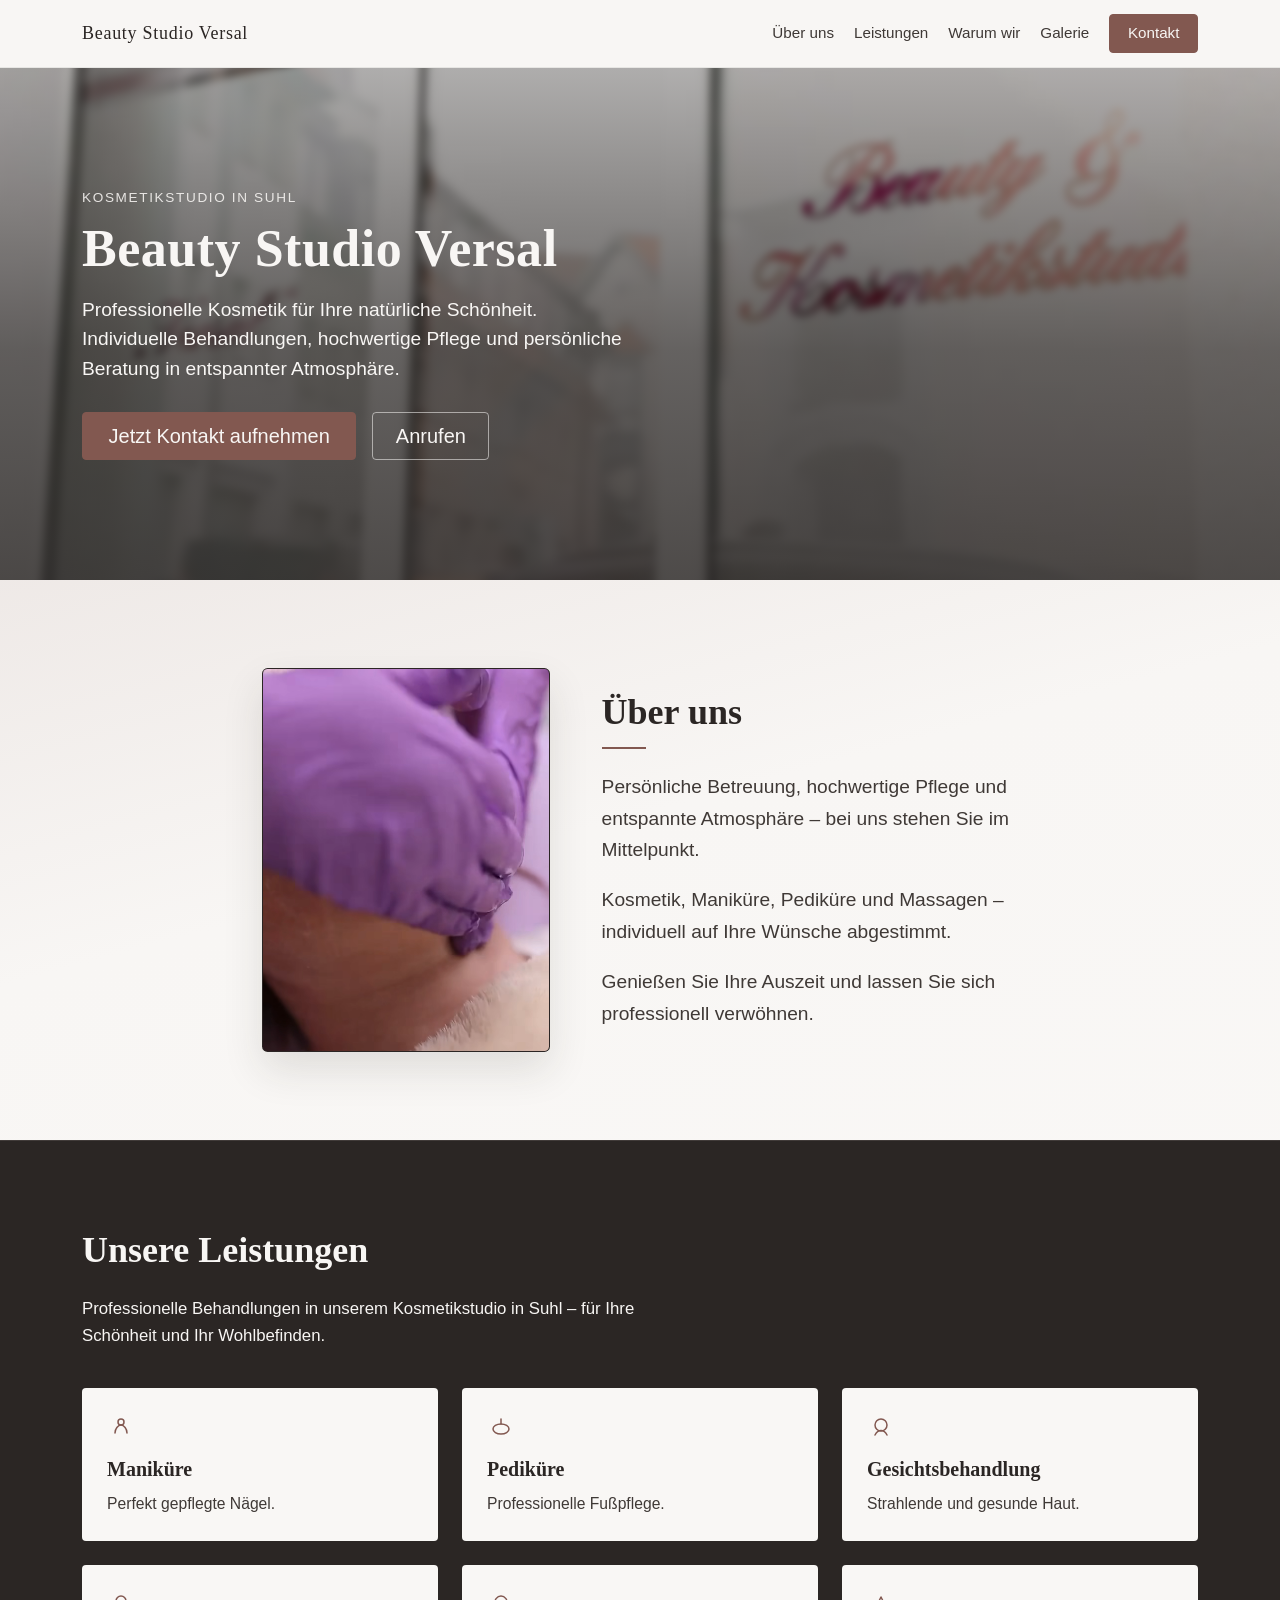
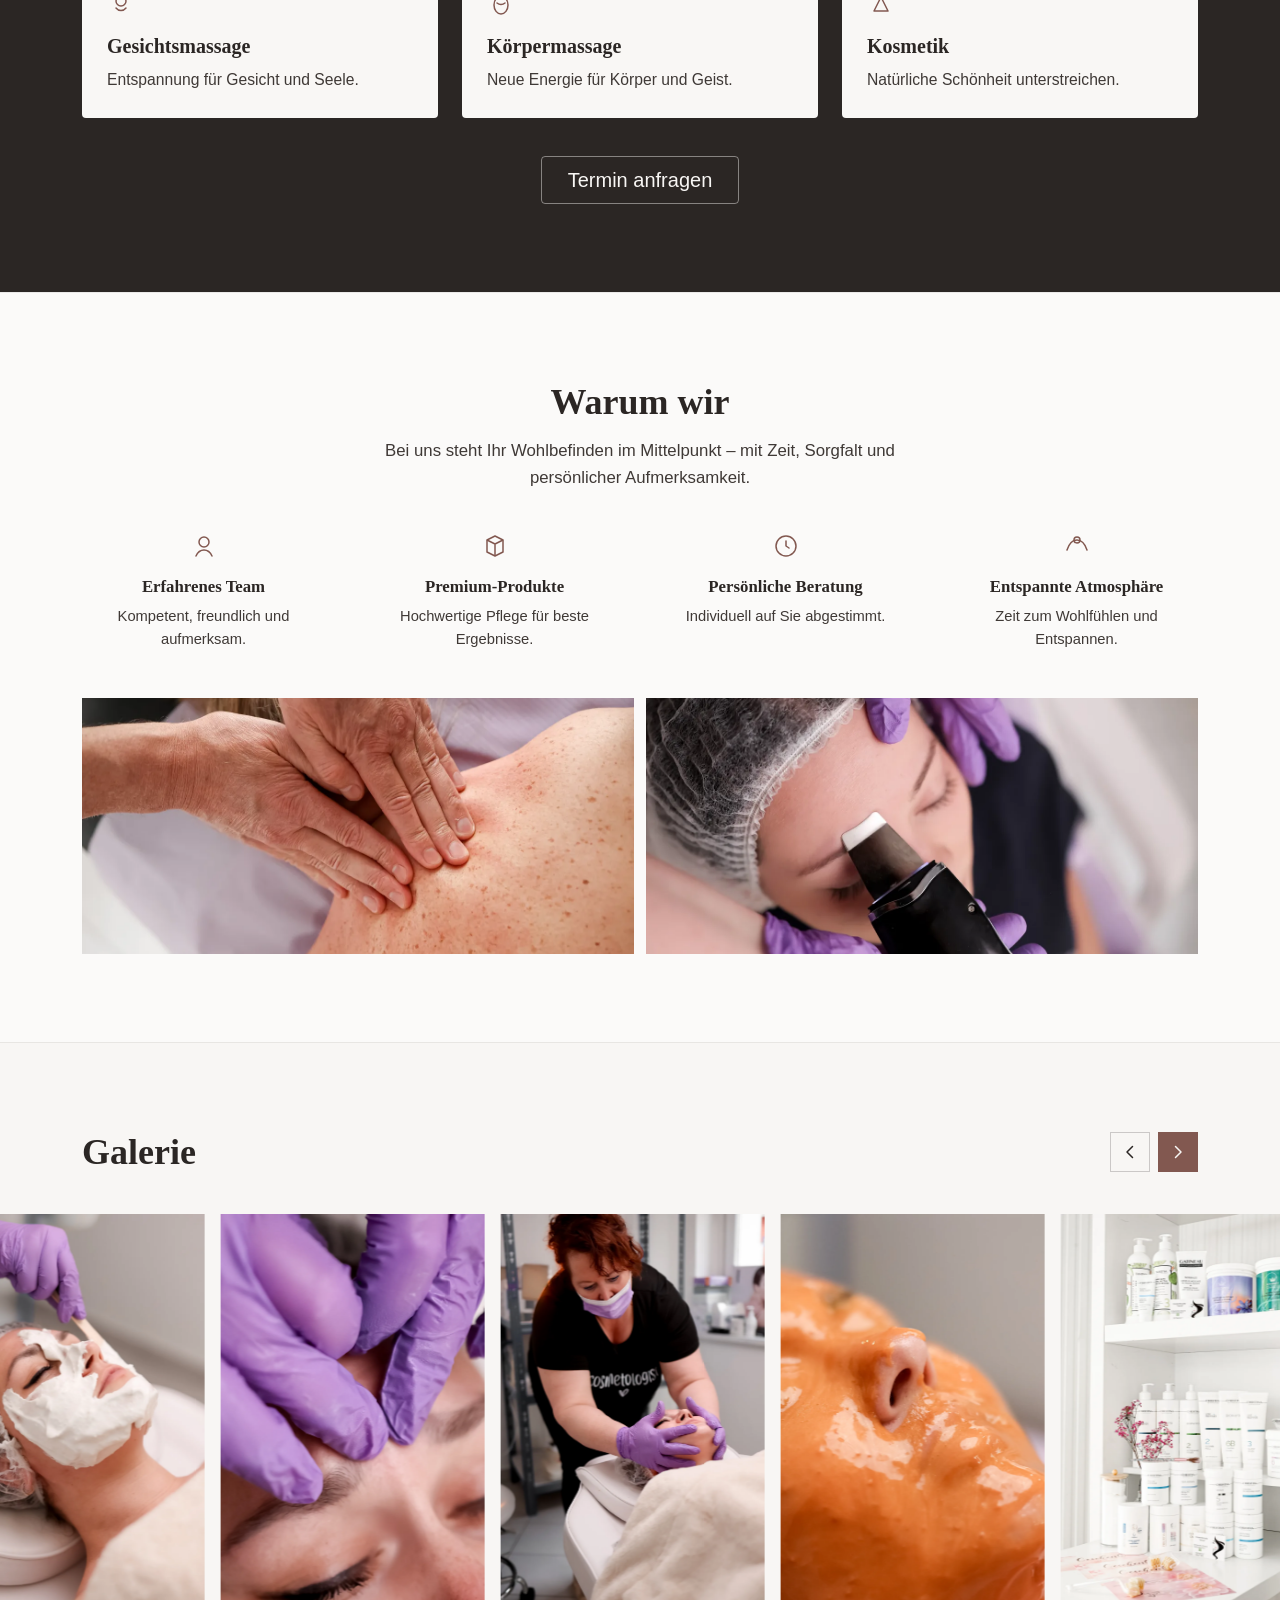
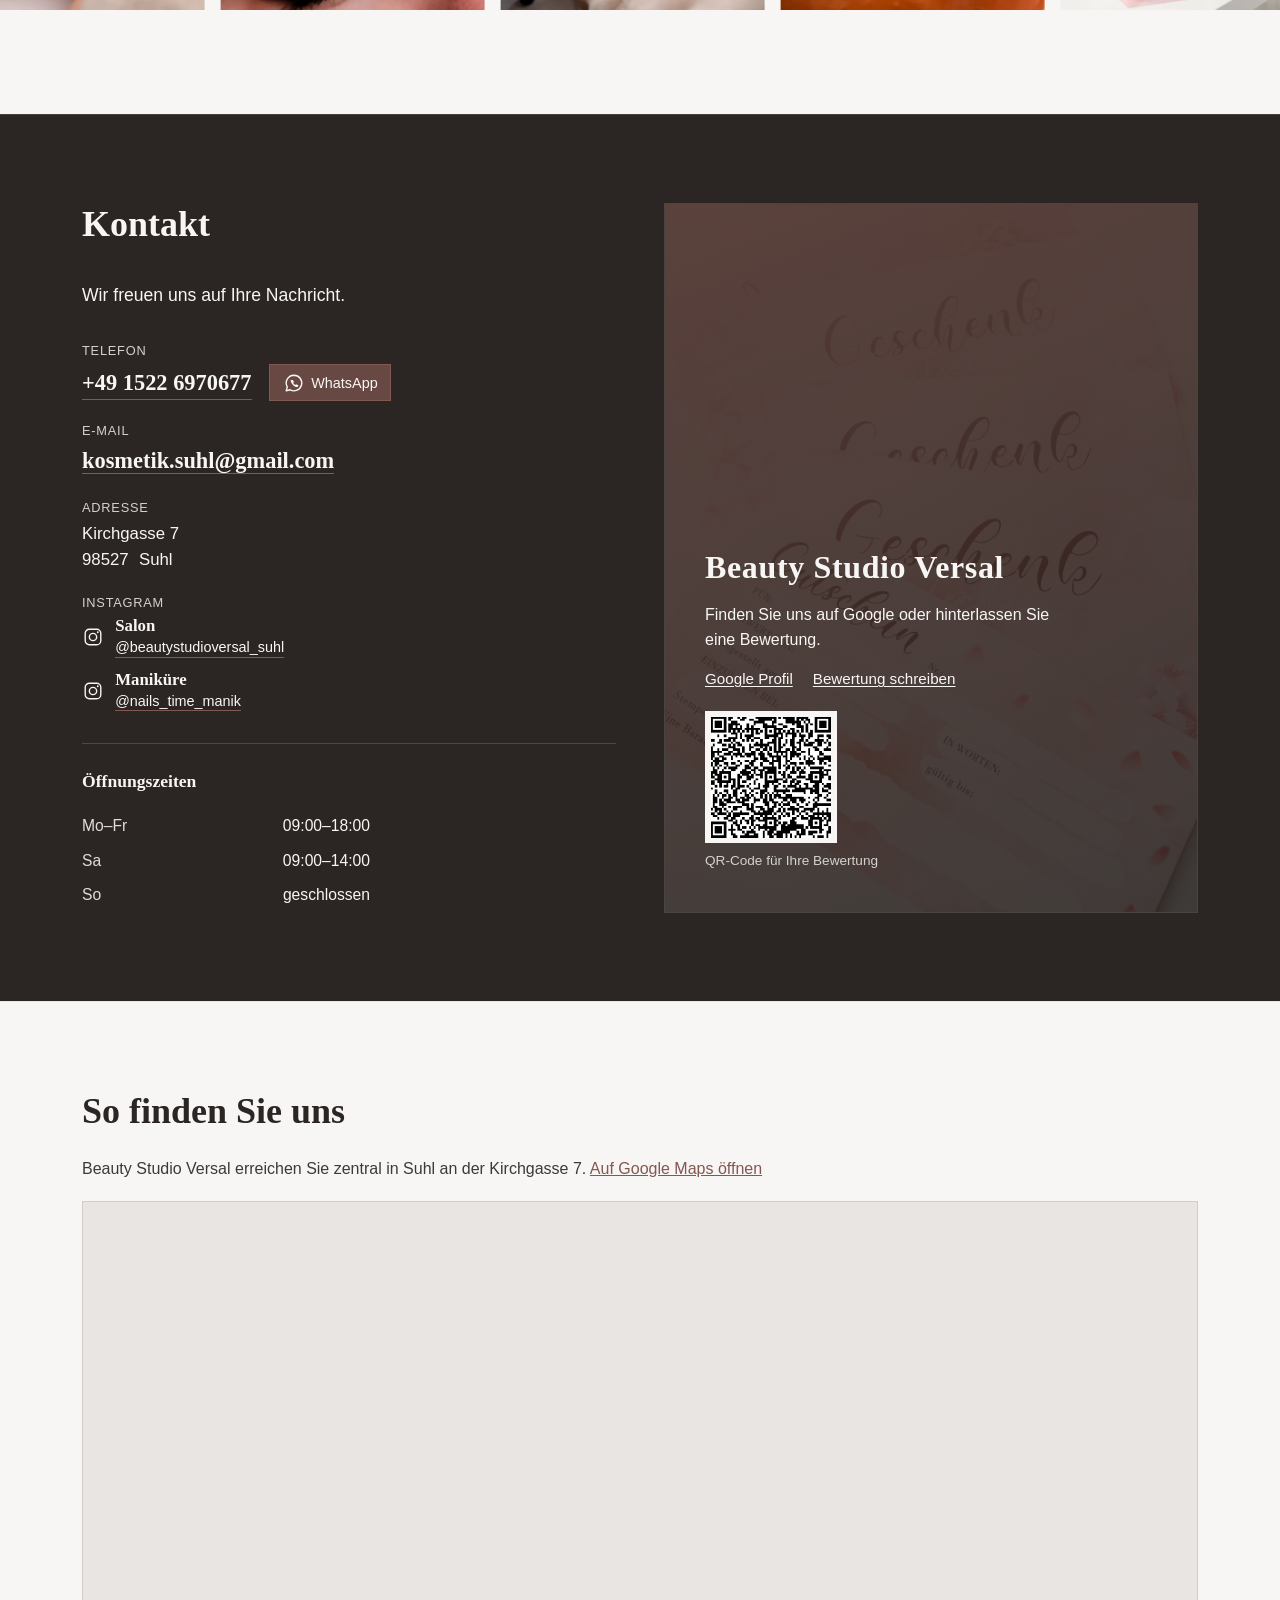
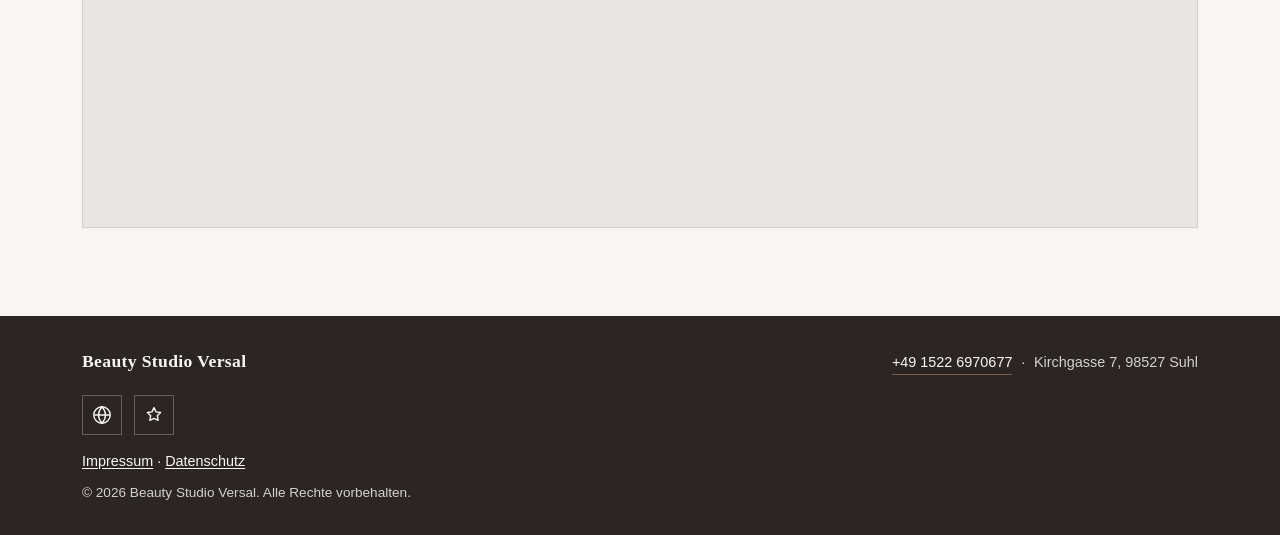
==== index.html @ a73dafa4 "main: landing page for Beauty Studio" ====
<!DOCTYPE html>
<html lang="de">
<head>
  <meta charset="UTF-8">
  <meta name="viewport" content="width=device-width, initial-scale=1.0">
  <title>Beauty Studio Versal | Kosmetikstudio in Suhl</title>
  <meta name="description" content="Beauty Studio Versal in Suhl: Maniküre, Pediküre, Gesichtsbehandlung, Massage und Kosmetik. Persönliche Beratung in entspannter Atmosphäre – Kirchgasse 7.">
  <meta name="robots" content="index, follow">
  <meta name="author" content="Beauty Studio Versal">
  <meta name="geo.region" content="DE-TH">
  <meta name="geo.placename" content="Suhl">
  <meta name="theme-color" content="#825850">
  <link rel="canonical" href="https://www.beautystudioversal.de/">

  <meta property="og:title" content="Beauty Studio Versal | Kosmetikstudio in Suhl">
  <meta property="og:description" content="Beauty Studio Versal in Suhl: Maniküre, Pediküre, Gesichtsbehandlung, Massage und Kosmetik. Persönliche Beratung in entspannter Atmosphäre – Kirchgasse 7.">
  <meta property="og:image" content="https://www.beautystudioversal.de/assets/images/og-image.jpg">
  <meta property="og:image:width" content="1200">
  <meta property="og:image:height" content="630">
  <meta property="og:image:alt" content="Eingangsbereich von Beauty Studio Versal in Suhl">
  <meta property="og:type" content="website">
  <meta property="og:url" content="https://www.beautystudioversal.de/">
  <meta property="og:locale" content="de_DE">
  <meta property="og:site_name" content="Beauty Studio Versal">

  <meta name="twitter:card" content="summary_large_image">
  <meta name="twitter:title" content="Beauty Studio Versal | Kosmetikstudio in Suhl">
  <meta name="twitter:description" content="Beauty Studio Versal in Suhl: Maniküre, Pediküre, Gesichtsbehandlung, Massage und Kosmetik. Persönliche Beratung in entspannter Atmosphäre – Kirchgasse 7.">
  <meta name="twitter:image" content="https://www.beautystudioversal.de/assets/images/og-image.jpg">

  <script type="application/ld+json">
  {
    "@context": "https://schema.org",
    "@type": "BeautySalon",
    "name": "Beauty Studio Versal",
    "description": "Kosmetikstudio in Suhl für Maniküre, Pediküre, Gesichtsbehandlung, Gesichtsmassage, Körpermassage und Kosmetik.",
    "url": "https://www.beautystudioversal.de/",
    "image": "https://www.beautystudioversal.de/assets/images/og-image.jpg",
    "telephone": "+4915226970677",
    "email": "kosmetik.suhl@gmail.com",
    "priceRange": "€€",
    "address": {
      "@type": "PostalAddress",
      "streetAddress": "Kirchgasse 7",
      "postalCode": "98527",
      "addressLocality": "Suhl",
      "addressRegion": "Thüringen",
      "addressCountry": "DE"
    },
    "areaServed": {
      "@type": "City",
      "name": "Suhl"
    },
    "sameAs": [
      "https://www.instagram.com/beautystudioversal_suhl/",
      "https://www.instagram.com/nails_time_manik/",
      "https://share.google/0hc7aTw1sAmtvFo1p"
    ],
    "openingHoursSpecification": [
      {
        "@type": "OpeningHoursSpecification",
        "dayOfWeek": ["Monday", "Tuesday", "Wednesday", "Thursday", "Friday"],
        "opens": "09:00",
        "closes": "18:00"
      },
      {
        "@type": "OpeningHoursSpecification",
        "dayOfWeek": "Saturday",
        "opens": "09:00",
        "closes": "14:00"
      }
    ],
    "hasOfferCatalog": {
      "@type": "OfferCatalog",
      "name": "Leistungen",
      "itemListElement": [
        { "@type": "Offer", "itemOffered": { "@type": "Service", "name": "Maniküre" } },
        { "@type": "Offer", "itemOffered": { "@type": "Service", "name": "Pediküre" } },
        { "@type": "Offer", "itemOffered": { "@type": "Service", "name": "Gesichtsbehandlung" } },
        { "@type": "Offer", "itemOffered": { "@type": "Service", "name": "Gesichtsmassage" } },
        { "@type": "Offer", "itemOffered": { "@type": "Service", "name": "Körpermassage" } },
        { "@type": "Offer", "itemOffered": { "@type": "Service", "name": "Kosmetik" } }
      ]
    }
  }
  </script>

  <link rel="icon" type="image/png" href="assets/images/favicon/favicon-96x96.png" sizes="96x96" />
  <link rel="icon" type="image/svg+xml" href="assets/images/favicon/favicon.svg" />
  <link rel="shortcut icon" href="assets/images/favicon/favicon.ico" />
  <link rel="apple-touch-icon" sizes="180x180" href="assets/images/favicon/apple-touch-icon.png" />
  <meta name="apple-mobile-web-app-title" content="Versal" />
  <link rel="manifest" href="assets/images/favicon/site.webmanifest" />
  <link rel="stylesheet" href="assets/css/bootstrap.css">
  <link rel="stylesheet" href="assets/css/style.css">
</head>
<body>
  <a class="visually-hidden-focusable skip-link" href="#main-content">Zum Inhalt springen</a>

  <header class="site-header">
    <nav class="navbar navbar-expand-lg navbar-light site-navbar" aria-label="Hauptnavigation">
      <div class="container">
        <a class="navbar-brand site-brand" href="#hero">
          <span class="site-brand__mark">Beauty Studio Versal</span>
        </a>

        <button
          class="navbar-toggler"
          type="button"
          data-bs-toggle="collapse"
          data-bs-target="#primaryNav"
          aria-controls="primaryNav"
          aria-expanded="false"
          aria-label="Navigation öffnen"
        >
          <span class="navbar-toggler-icon"></span>
        </button>

        <div class="collapse navbar-collapse" id="primaryNav">
          <ul class="navbar-nav ms-auto align-items-lg-center gap-lg-1">
            <li class="nav-item">
              <a class="nav-link" href="#about">Über uns</a>
            </li>
            <li class="nav-item">
              <a class="nav-link" href="#services">Leistungen</a>
            </li>
            <li class="nav-item">
              <a class="nav-link" href="#why-choose-us">Warum wir</a>
            </li>
            <li class="nav-item">
              <a class="nav-link" href="#gallery">Galerie</a>
            </li>
            <li class="nav-item">
              <a class="nav-link btn btn-primary btn-nav-cta ms-lg-2" href="#contact">Kontakt</a>
            </li>
          </ul>
        </div>
      </div>
    </nav>
  </header>

  <main id="main-content" tabindex="-1">
    <section id="hero" class="hero" aria-labelledby="hero-heading">
      <div class="hero__media" aria-hidden="true">
        <img
          class="hero__image"
          src="assets/images/eingang.webp"
          alt=""
          width="1200"
          height="726"
          decoding="async"
          fetchpriority="high"
        >
        <div class="hero__overlay"></div>
      </div>

      <div class="hero__content container">
        <div class="row">
          <div class="col-12 col-lg-8 col-xl-7">
            <p class="hero__place">Kosmetikstudio in Suhl</p>
            <h1 id="hero-heading" class="hero__title">Beauty Studio Versal</h1>
            <p class="hero__lead">
              Professionelle Kosmetik für Ihre natürliche Schönheit. Individuelle Behandlungen, hochwertige Pflege und persönliche Beratung in entspannter Atmosphäre.
            </p>
            <div class="hero__actions">
              <a class="btn btn-primary btn-lg hero__cta" href="#contact">Jetzt Kontakt aufnehmen</a>
              <a class="btn btn-lg hero__cta-secondary" href="tel:+4915226970677">Anrufen</a>
            </div>
          </div>
        </div>
      </div>
    </section>

    <section id="about" class="about section-block" aria-labelledby="about-heading">
      <div class="container">
        <div class="about__layout">
          <figure class="about__media mb-0">
            <video
              class="about__video"
              width="576"
              height="1074"
              autoplay
              muted
              loop
              playsinline
              preload="metadata"
              aria-label="Vorstellung von Beauty Studio Versal"
            >
              <source src="assets/video/video_about_me.webm" type="video/webm">
              <source src="assets/video/video_about_me.MP4" type="video/mp4">
            </video>
          </figure>

          <div class="about__copy">
            <h2 id="about-heading" class="about__heading">Über uns</h2>
            <p class="about__text">
              Persönliche Betreuung, hochwertige Pflege und entspannte Atmosphäre – bei uns stehen Sie im Mittelpunkt.
            </p>
            <p class="about__text">
              Kosmetik, Maniküre, Pediküre und Massagen – individuell auf Ihre Wünsche abgestimmt.
            </p>
            <p class="about__text mb-0">
              Genießen Sie Ihre Auszeit und lassen Sie sich professionell verwöhnen.
            </p>
          </div>
        </div>
      </div>
    </section>

    <section id="services" class="services section-block" aria-labelledby="services-heading">
      <div class="container">
        <h2 id="services-heading" class="section-heading">Unsere Leistungen</h2>
        <p class="services__intro">
          Professionelle Behandlungen in unserem Kosmetikstudio in Suhl – für Ihre Schönheit und Ihr Wohlbefinden.
        </p>

        <div class="row g-4">
          <div class="col-12 col-md-6 col-lg-4">
            <article class="card services-card h-100">
              <div class="card-body">
                <span class="services-card__icon" aria-hidden="true">
                  <svg xmlns="http://www.w3.org/2000/svg" width="28" height="28" viewBox="0 0 28 28" fill="none">
                    <path d="M8 20c0-4 3-8 6-8s6 4 6 8" stroke="currentColor" stroke-width="1.5" stroke-linecap="round"/>
                    <circle cx="14" cy="9" r="3" stroke="currentColor" stroke-width="1.5"/>
                  </svg>
                </span>
                <h3 class="services-card__title card-title h5">Maniküre</h3>
                <p class="services-card__text card-text mb-0">
                  Perfekt gepflegte Nägel.
                </p>
              </div>
            </article>
          </div>

          <div class="col-12 col-md-6 col-lg-4">
            <article class="card services-card h-100">
              <div class="card-body">
                <span class="services-card__icon" aria-hidden="true">
                  <svg xmlns="http://www.w3.org/2000/svg" width="28" height="28" viewBox="0 0 28 28" fill="none">
                    <ellipse cx="14" cy="16" rx="8" ry="5" stroke="currentColor" stroke-width="1.5"/>
                    <path d="M14 6v5" stroke="currentColor" stroke-width="1.5" stroke-linecap="round"/>
                  </svg>
                </span>
                <h3 class="services-card__title card-title h5">Pediküre</h3>
                <p class="services-card__text card-text mb-0">
                  Professionelle Fußpflege.
                </p>
              </div>
            </article>
          </div>

          <div class="col-12 col-md-6 col-lg-4">
            <article class="card services-card h-100">
              <div class="card-body">
                <span class="services-card__icon" aria-hidden="true">
                  <svg xmlns="http://www.w3.org/2000/svg" width="28" height="28" viewBox="0 0 28 28" fill="none">
                    <circle cx="14" cy="12" r="6" stroke="currentColor" stroke-width="1.5"/>
                    <path d="M8 22c1.5-3 4-4.5 6-4.5S18.5 19 20 22" stroke="currentColor" stroke-width="1.5" stroke-linecap="round"/>
                  </svg>
                </span>
                <h3 class="services-card__title card-title h5">Gesichtsbehandlung</h3>
                <p class="services-card__text card-text mb-0">
                  Strahlende und gesunde Haut.
                </p>
              </div>
            </article>
          </div>

          <div class="col-12 col-md-6 col-lg-4">
            <article class="card services-card h-100">
              <div class="card-body">
                <span class="services-card__icon" aria-hidden="true">
                  <svg xmlns="http://www.w3.org/2000/svg" width="28" height="28" viewBox="0 0 28 28" fill="none">
                    <circle cx="14" cy="11" r="5" stroke="currentColor" stroke-width="1.5"/>
                    <path d="M9 18c1.2 1.5 2.8 2.5 5 2.5s3.8-1 5-2.5" stroke="currentColor" stroke-width="1.5" stroke-linecap="round"/>
                  </svg>
                </span>
                <h3 class="services-card__title card-title h5">Gesichtsmassage</h3>
                <p class="services-card__text card-text mb-0">
                  Entspannung für Gesicht und Seele.
                </p>
              </div>
            </article>
          </div>

          <div class="col-12 col-md-6 col-lg-4">
            <article class="card services-card h-100">
              <div class="card-body">
                <span class="services-card__icon" aria-hidden="true">
                  <svg xmlns="http://www.w3.org/2000/svg" width="28" height="28" viewBox="0 0 28 28" fill="none">
                    <ellipse cx="14" cy="15" rx="7" ry="9" stroke="currentColor" stroke-width="1.5"/>
                    <path d="M10 13c1.2 1 2.5 1.5 4 1.5s2.8-.5 4-1.5" stroke="currentColor" stroke-width="1.5" stroke-linecap="round"/>
                  </svg>
                </span>
                <h3 class="services-card__title card-title h5">Körpermassage</h3>
                <p class="services-card__text card-text mb-0">
                  Neue Energie für Körper und Geist.
                </p>
              </div>
            </article>
          </div>

          <div class="col-12 col-md-6 col-lg-4">
            <article class="card services-card h-100">
              <div class="card-body">
                <span class="services-card__icon" aria-hidden="true">
                  <svg xmlns="http://www.w3.org/2000/svg" width="28" height="28" viewBox="0 0 28 28" fill="none">
                    <path d="M7 21L14 7l7 14H7z" stroke="currentColor" stroke-width="1.5" stroke-linejoin="round"/>
                  </svg>
                </span>
                <h3 class="services-card__title card-title h5">Kosmetik</h3>
                <p class="services-card__text card-text mb-0">
                  Natürliche Schönheit unterstreichen.
                </p>
              </div>
            </article>
          </div>
        </div>

        <p class="services__cta mb-0">
          <a class="btn btn-lg services__cta-btn" href="#contact">Termin anfragen</a>
        </p>
      </div>
    </section>

    <section id="why-choose-us" class="why section-block" aria-labelledby="why-heading">
      <div class="container">
        <h2 id="why-heading" class="section-heading text-center">Warum wir</h2>
        <p class="why__intro text-center">
          Bei uns steht Ihr Wohlbefinden im Mittelpunkt – mit Zeit, Sorgfalt und persönlicher Aufmerksamkeit.
        </p>

        <div class="row g-4 g-lg-5 justify-content-center">
          <div class="col-6 col-md-3">
            <div class="why-item">
              <span class="why-item__icon" aria-hidden="true">
                <svg xmlns="http://www.w3.org/2000/svg" width="32" height="32" viewBox="0 0 32 32" fill="none">
                  <circle cx="16" cy="12" r="5" stroke="currentColor" stroke-width="1.5"/>
                  <path d="M8 26c1.8-4 4.8-6 8-6s6.2 2 8 6" stroke="currentColor" stroke-width="1.5" stroke-linecap="round"/>
                </svg>
              </span>
              <h3 class="why-item__title">Erfahrenes Team</h3>
              <p class="why-item__text">
                Kompetent, freundlich und aufmerksam.
              </p>
            </div>
          </div>

          <div class="col-6 col-md-3">
            <div class="why-item">
              <span class="why-item__icon" aria-hidden="true">
                <svg xmlns="http://www.w3.org/2000/svg" width="32" height="32" viewBox="0 0 32 32" fill="none">
                  <path d="M8 22V10l8-4 8 4v12l-8 4-8-4z" stroke="currentColor" stroke-width="1.5" stroke-linejoin="round"/>
                  <path d="M16 14v12M8 10l8 4 8-4" stroke="currentColor" stroke-width="1.5" stroke-linejoin="round"/>
                </svg>
              </span>
              <h3 class="why-item__title">Premium-Produkte</h3>
              <p class="why-item__text">
                Hochwertige Pflege für beste Ergebnisse.
              </p>
            </div>
          </div>

          <div class="col-6 col-md-3">
            <div class="why-item">
              <span class="why-item__icon" aria-hidden="true">
                <svg xmlns="http://www.w3.org/2000/svg" width="32" height="32" viewBox="0 0 32 32" fill="none">
                  <circle cx="16" cy="16" r="10" stroke="currentColor" stroke-width="1.5"/>
                  <path d="M16 11v5l3 2" stroke="currentColor" stroke-width="1.5" stroke-linecap="round" stroke-linejoin="round"/>
                </svg>
              </span>
              <h3 class="why-item__title">Persönliche Beratung</h3>
              <p class="why-item__text">
                Individuell auf Sie abgestimmt.
              </p>
            </div>
          </div>

          <div class="col-6 col-md-3">
            <div class="why-item">
              <span class="why-item__icon" aria-hidden="true">
                <svg xmlns="http://www.w3.org/2000/svg" width="32" height="32" viewBox="0 0 32 32" fill="none">
                  <path d="M6 20c2-6 6-10 10-10s8 4 10 10" stroke="currentColor" stroke-width="1.5" stroke-linecap="round"/>
                  <circle cx="16" cy="10" r="3" stroke="currentColor" stroke-width="1.5"/>
                </svg>
              </span>
              <h3 class="why-item__title">Entspannte Atmosphäre</h3>
              <p class="why-item__text">
                Zeit zum Wohlfühlen und Entspannen.
              </p>
            </div>
          </div>
        </div>

        <figure class="why__mood mb-0">
          <img
            class="why__mood-image"
            src="assets/images/massage-02.webp"
            alt=""
            width="1200"
            height="800"
            loading="lazy"
            decoding="async"
          >
          <img
            class="why__mood-image"
            src="assets/images/cosmetic-treatment-01.webp"
            alt=""
            width="1200"
            height="800"
            loading="lazy"
            decoding="async"
          >
        </figure>
      </div>
    </section>

    <section id="gallery" class="gallery section-block" aria-labelledby="gallery-heading">
      <div class="container">
        <div class="gallery__header">
          <h2 id="gallery-heading" class="section-heading mb-0">Galerie</h2>
          <div class="gallery-slider__controls">
            <button type="button" class="gallery-slider__btn" data-gallery-prev aria-label="Richtung nach links" aria-pressed="false">
              <svg xmlns="http://www.w3.org/2000/svg" width="20" height="20" viewBox="0 0 20 20" fill="none" aria-hidden="true">
                <path d="M12.5 4.5L7 10l5.5 5.5" stroke="currentColor" stroke-width="1.5" stroke-linecap="round" stroke-linejoin="round"/>
              </svg>
            </button>
            <button type="button" class="gallery-slider__btn" data-gallery-next aria-label="Richtung nach rechts" aria-pressed="true">
              <svg xmlns="http://www.w3.org/2000/svg" width="20" height="20" viewBox="0 0 20 20" fill="none" aria-hidden="true">
                <path d="M7.5 4.5L13 10l-5.5 5.5" stroke="currentColor" stroke-width="1.5" stroke-linecap="round" stroke-linejoin="round"/>
              </svg>
            </button>
          </div>
        </div>
      </div>

      <div class="gallery-slider" aria-roledescription="Karussell" aria-label="Fotogalerie">
        <ul class="gallery-slider__track" data-gallery-track>
          <li class="gallery-card">
            <img
              class="gallery-card__image"
              src="assets/images/prt_cosmetic-treatment-01.webp"
              alt="Apparative Gesichtsbehandlung im Salon"
              width="800"
              height="1200"
              decoding="async"
            >
          </li>
          <li class="gallery-card">
            <img
              class="gallery-card__image"
              src="assets/images/prt_cosmetic-treatment-02.webp"
              alt="Auftragen einer pflegenden Gesichtsmaske"
              width="800"
              height="1200"
              loading="lazy"
              decoding="async"
            >
          </li>
          <li class="gallery-card">
            <img
              class="gallery-card__image"
              src="assets/images/prt_cosmetic-treatment-04.webp"
              alt="Kosmetikerin bei der Gesichtsbehandlung"
              width="800"
              height="1200"
              loading="lazy"
              decoding="async"
            >
          </li>
          <li class="gallery-card">
            <img
              class="gallery-card__image"
              src="assets/images/prt_cosmetic-treatment-05.webp"
              alt="Sorgfältige Gesichtspflege im Detail"
              width="800"
              height="1200"
              loading="lazy"
              decoding="async"
            >
          </li>
          <li class="gallery-card">
            <img
              class="gallery-card__image"
              src="assets/images/prt_cosmetics-01.webp"
              alt="Hochwertige Kosmetikprodukte im Regal"
              width="800"
              height="1200"
              loading="lazy"
              decoding="async"
            >
          </li>
          <li class="gallery-card">
            <img
              class="gallery-card__image"
              src="assets/images/prt_cosmetics-02.webp"
              alt="Professionelle Kosmetikprodukte mit Vitamin C"
              width="800"
              height="1200"
              loading="lazy"
              decoding="async"
            >
          </li>
          <li class="gallery-card">
            <img
              class="gallery-card__image"
              src="assets/images/prt_massage-01.webp"
              alt="Massage mit heißen Steinen"
              width="800"
              height="1200"
              loading="lazy"
              decoding="async"
            >
          </li>
        </ul>
      </div>
    </section>

    <section id="contact" class="contact section-block" aria-labelledby="contact-heading">
      <div class="container">
        <div class="row g-4 g-lg-5 align-items-stretch">
          <div class="col-lg-6">
            <h2 id="contact-heading" class="contact__title section-heading">Kontakt</h2>
            <p class="contact__intro">
              Wir freuen uns auf Ihre Nachricht.
            </p>

            <ul class="contact-list list-unstyled mb-4">
              <li class="contact-list__item">
                <span class="contact-list__label">Telefon</span>
                <div class="contact-list__row">
                  <a class="contact-list__value" href="tel:+4915226970677">+49 1522 6970677</a>
                  <a
                    class="contact-whatsapp"
                    href="https://wa.me/4915226970677"
                    target="_blank"
                    rel="noopener noreferrer"
                    aria-label="WhatsApp Nachricht senden"
                  >
                    <svg xmlns="http://www.w3.org/2000/svg" width="22" height="22" viewBox="0 0 24 24" fill="none" aria-hidden="true">
                      <path d="M12 3.5a8.5 8.5 0 0 0-7.3 12.8L3.5 20.5l4.3-1.1A8.5 8.5 0 1 0 12 3.5z" stroke="currentColor" stroke-width="1.5" stroke-linejoin="round"/>
                      <path d="M9.2 9.2c.3-.6.6-.6.8-.6h.6c.2 0 .4.1.5.4l.7 1.7c.1.2 0 .4-.1.6l-.4.5c-.1.1-.1.3 0 .4.4.7 1.1 1.4 1.8 1.8.1.1.3.1.4 0l.5-.4c.2-.1.4-.2.6-.1l1.7.7c.3.1.4.3.4.5v.6c0 .2 0 .5-.6.8-.5.3-1.2.5-1.9.2-1.7-.6-3.3-1.9-4.4-3.5-1-1.4-1.4-2.9-1.4-3.6 0-.4.2-.8.6-1z" fill="currentColor"/>
                    </svg>
                    <span class="contact-whatsapp__text">WhatsApp</span>
                  </a>
                </div>
              </li>
              <li class="contact-list__item">
                <span class="contact-list__label">E-Mail</span>
                <a class="contact-list__value" href="mailto:kosmetik.suhl@gmail.com">kosmetik.suhl@gmail.com</a>
              </li>
              <li class="contact-list__item">
                <span class="contact-list__label">Adresse</span>
                <address class="contact-address mb-0">
                  <span class="contact-address__street">Kirchgasse 7</span>
                  <span class="contact-address__line">
                    <span class="contact-address__postal">98527</span>
                    <span class="contact-address__city">Suhl</span>
                  </span>
                </address>
              </li>
              <li class="contact-list__item">
                <span class="contact-list__label">Instagram</span>
                <div class="contact-instagram">
                  <a
                    class="contact-instagram__link"
                    href="https://www.instagram.com/beautystudioversal_suhl/"
                    target="_blank"
                    rel="noopener noreferrer"
                  >
                    <svg class="contact-instagram__icon" xmlns="http://www.w3.org/2000/svg" width="22" height="22" viewBox="0 0 24 24" fill="none" aria-hidden="true">
                      <rect x="3.5" y="3.5" width="17" height="17" rx="4.5" stroke="currentColor" stroke-width="1.5"/>
                      <circle cx="12" cy="12" r="4" stroke="currentColor" stroke-width="1.5"/>
                      <circle cx="17.2" cy="6.8" r="1" fill="currentColor"/>
                    </svg>
                    <span class="contact-instagram__meta">
                      <span class="contact-instagram__name">Salon</span>
                      <span class="contact-instagram__handle">@beautystudioversal_suhl</span>
                    </span>
                  </a>
                  <a
                    class="contact-instagram__link"
                    href="https://www.instagram.com/nails_time_manik/"
                    target="_blank"
                    rel="noopener noreferrer"
                  >
                    <svg class="contact-instagram__icon" xmlns="http://www.w3.org/2000/svg" width="22" height="22" viewBox="0 0 24 24" fill="none" aria-hidden="true">
                      <rect x="3.5" y="3.5" width="17" height="17" rx="4.5" stroke="currentColor" stroke-width="1.5"/>
                      <circle cx="12" cy="12" r="4" stroke="currentColor" stroke-width="1.5"/>
                      <circle cx="17.2" cy="6.8" r="1" fill="currentColor"/>
                    </svg>
                    <span class="contact-instagram__meta">
                      <span class="contact-instagram__name">Maniküre</span>
                      <span class="contact-instagram__handle">@nails_time_manik</span>
                    </span>
                  </a>
                </div>
              </li>
            </ul>

            <div class="contact-hours">
              <p class="contact-hours__title">Öffnungszeiten</p>
              <ul class="contact-hours__list list-unstyled mb-0">
                <li>
                  <span class="contact-hours__day">Mo–Fr</span>
                  <span class="contact-hours__time">09:00–18:00</span>
                </li>
                <li>
                  <span class="contact-hours__day">Sa</span>
                  <span class="contact-hours__time">09:00–14:00</span>
                </li>
                <li>
                  <span class="contact-hours__day">So</span>
                  <span class="contact-hours__time">geschlossen</span>
                </li>
              </ul>
            </div>
          </div>

          <div class="col-lg-6">
            <div class="contact-panel">
              <div class="contact-panel__media" aria-hidden="true">
                <img
                  class="contact-panel__image"
                  src="assets/images/geschenk.webp"
                  alt=""
                  width="1200"
                  height="800"
                  loading="lazy"
                  decoding="async"
                >
                <div class="contact-panel__overlay"></div>
              </div>
              <div class="contact-panel__body">
                <p class="contact-panel__mark">Beauty Studio Versal</p>
                <p class="contact-panel__note">
                  Finden Sie uns auf Google oder hinterlassen Sie eine Bewertung.
                </p>
                <p class="contact-panel__links">
                  <a
                    class="contact-panel__link"
                    href="https://share.google/0hc7aTw1sAmtvFo1p"
                    target="_blank"
                    rel="noopener noreferrer"
                  >Google Profil</a>
                  <a
                    class="contact-panel__link"
                    href="https://g.page/r/CYo16PCssgSVEAE/review"
                    target="_blank"
                    rel="noopener noreferrer"
                  >Bewertung schreiben</a>
                </p>
                <figure class="contact-qr mb-0">
                  <a
                    href="https://g.page/r/CYo16PCssgSVEAE/review"
                    target="_blank"
                    rel="noopener noreferrer"
                    aria-label="Google Bewertung per QR-Code (öffnet in neuem Tab)"
                  >
                    <img
                      class="contact-qr__image"
                      src="assets/images/qr_review.png"
                      alt="QR-Code zur Google-Bewertung von Beauty Studio Versal"
                      width="132"
                      height="132"
                      loading="lazy"
                      decoding="async"
                    >
                  </a>
                  <figcaption class="contact-qr__caption">QR-Code für Ihre Bewertung</figcaption>
                </figure>
              </div>
            </div>
          </div>
        </div>
      </div>
    </section>

    <section id="location" class="location section-block" aria-labelledby="location-heading">
      <div class="container">
        <h2 id="location-heading" class="section-heading">So finden Sie uns</h2>
        <p class="location__intro">
          Beauty Studio Versal erreichen Sie zentral in Suhl an der Kirchgasse&nbsp;7.
          <a
            href="https://share.google/0hc7aTw1sAmtvFo1p"
            target="_blank"
            rel="noopener noreferrer"
          >Auf Google Maps öffnen</a>
        </p>

        <div id="map-container" class="map-container">
          <iframe
            class="map-container__iframe"
            src="https://maps.google.com/maps?q=Beauty%20Studio%20Versal%20Kirchgasse%207%20Suhl&z=15&output=embed"
            title="Standort von Beauty Studio Versal auf Google Maps"
            width="600"
            height="450"
            loading="lazy"
            referrerpolicy="no-referrer-when-downgrade"
            allowfullscreen
          ></iframe>
        </div>
      </div>
    </section>
  </main>

  <footer class="site-footer">
    <div class="container">
      <div class="site-footer__top">
        <p class="site-footer__brand mb-0">Beauty Studio Versal</p>
        <p class="site-footer__meta mb-0">
          <a href="tel:+4915226970677">+49 1522 6970677</a>
          <span aria-hidden="true">·</span>
          <span>Kirchgasse 7, 98527 Suhl</span>
        </p>
      </div>
      <ul class="social-links list-unstyled">
        <li>
          <a
            class="social-links__link"
            href="https://share.google/0hc7aTw1sAmtvFo1p"
            target="_blank"
            rel="noopener noreferrer"
            aria-label="Google Profil (öffnet in neuem Tab)"
          >
            <svg xmlns="http://www.w3.org/2000/svg" width="22" height="22" viewBox="0 0 24 24" fill="none" aria-hidden="true">
              <circle cx="12" cy="12" r="9" stroke="currentColor" stroke-width="1.5"/>
              <path d="M3.5 12h17M12 3c2.5 2.8 3.8 5.8 3.8 9s-1.3 6.2-3.8 9c-2.5-2.8-3.8-5.8-3.8-9s1.3-6.2 3.8-9z" stroke="currentColor" stroke-width="1.5"/>
            </svg>
          </a>
        </li>
        <li>
          <a
            class="social-links__link"
            href="https://g.page/r/CYo16PCssgSVEAE/review"
            target="_blank"
            rel="noopener noreferrer"
            aria-label="Google Bewertung (öffnet in neuem Tab)"
          >
            <svg xmlns="http://www.w3.org/2000/svg" width="22" height="22" viewBox="0 0 24 24" fill="none" aria-hidden="true">
              <path d="M12 4l2.2 4.6 5 .7-3.6 3.5.9 5.1L12 15.8 7.5 17.9l.9-5.1L4.8 9.3l5-.7L12 4z" stroke="currentColor" stroke-width="1.5" stroke-linejoin="round"/>
            </svg>
          </a>
        </li>
      </ul>
      <p class="site-footer__legal">
        <a href="legal/impressum.html">Impressum</a>
        ·
        <a href="legal/datenschutz.html">Datenschutz</a>
      </p>
      <p class="site-footer__copy mb-0">
        © 2026 Beauty Studio Versal. Alle Rechte vorbehalten.
      </p>
    </div>
  </footer>

  <script src="assets/js/bootstrap.bundle.js"></script>
  <script src="assets/js/main.js"></script>
</body>
</html>
---- assets/css/style.css ----
:root {
  /* Premium, calm beauty palette — tuned for WCAG AA (≥4.5:1 text, ≥3:1 UI) */
  --color-primary: #825850;
  --color-primary-hover: #65413c;
  --color-dark: #2b2624;
  --color-light: #f8f6f4;
  --color-text: #3f3936;
  --color-overlay: rgba(28, 24, 22, 0.68);

  --font-heading: "Iowan Old Style", "Palatino Linotype", Palatino, "Book Antiqua", Georgia, serif;
  --font-body: "Avenir Next", "Segoe UI", Candara, Calibri, sans-serif;

  --hero-min-height: clamp(22rem, 58svh, 32rem);
  --nav-height: 4.25rem;

  --bs-primary: var(--color-primary);
  --bs-primary-rgb: 130, 88, 80;
  --bs-body-font-family: var(--font-body);
  --bs-body-color: var(--color-text);
  --bs-link-color: var(--color-primary);
  --bs-link-hover-color: var(--color-primary-hover);
}

html {
  scroll-padding-top: calc(var(--nav-height) + 0.5rem);
  scroll-behavior: smooth;
}

@media (prefers-reduced-motion: reduce) {
  html {
    scroll-behavior: auto;
  }
}

body {
  font-family: var(--font-body);
  color: var(--color-text);
  background-color: var(--color-light);
}

h1,
h2,
h3,
.navbar-brand,
.hero__title {
  font-family: var(--font-heading);
}

/* Visible keyboard focus — suppress only non-keyboard focus rings */
:focus:not(:focus-visible) {
  outline: none;
}

:focus-visible {
  outline: 2px solid var(--color-primary);
  outline-offset: 3px;
}

.contact :focus-visible,
.site-footer :focus-visible,
.hero :focus-visible,
.skip-link:focus-visible {
  outline-color: var(--color-light);
}

#main-content:focus-visible {
  outline: 2px solid var(--color-primary);
  outline-offset: 4px;
}

/* Skip link: visible when focused */
.skip-link:focus,
.skip-link:focus-visible {
  position: fixed;
  top: 0.75rem;
  left: 0.75rem;
  z-index: 1080;
  padding: 0.75rem 1rem;
  background-color: var(--color-dark);
  color: var(--color-light);
  text-decoration: none;
  border-radius: 0.25rem;
  outline: 2px solid var(--color-light);
  outline-offset: 3px;
}

/* —— Navigation —— */
.site-header {
  position: sticky;
  top: 0;
  z-index: 1030;
}

.site-navbar {
  min-height: var(--nav-height);
  background-color: rgba(248, 246, 244, 0.96);
  border-bottom: 1px solid rgba(43, 38, 36, 0.08);
  backdrop-filter: blur(8px);
}

.site-brand {
  font-family: var(--font-heading);
  font-size: 1.125rem;
  letter-spacing: 0.04em;
  color: var(--color-dark);
  text-decoration: none;
}

.site-brand:hover,
.site-brand:focus {
  color: var(--color-primary);
}

.site-brand__mark {
  display: inline-block;
}

.site-navbar .nav-link {
  color: var(--color-text);
  font-size: 0.95rem;
  padding-inline: 0.85rem;
  transition: color 0.2s ease;
}

.site-navbar .nav-link:hover,
.site-navbar .nav-link:focus {
  color: var(--color-primary);
}

.site-navbar .nav-link.btn-nav-cta {
  --bs-btn-padding-y: 0.45rem;
  --bs-btn-padding-x: 1.1rem;
  --bs-btn-font-size: 0.9rem;
  padding: 0.45rem 1.1rem;
  color: var(--color-light);
  background-color: var(--color-primary);
  border: 1px solid var(--color-primary);
  border-radius: 0.25rem;
}

.site-navbar .nav-link.btn-nav-cta:hover,
.site-navbar .nav-link.btn-nav-cta:focus {
  color: var(--color-light);
  background-color: var(--color-primary-hover);
  border-color: var(--color-primary-hover);
}

@media (max-width: 991.98px) {
  .site-navbar .navbar-collapse {
    padding-top: 0.75rem;
    padding-bottom: 1rem;
  }

  .site-navbar .nav-link {
    padding-block: 0.65rem;
  }

  .site-navbar .nav-link.btn-nav-cta {
    margin-top: 0.35rem;
    text-align: center;
  }
}

/* —— Hero —— */
.hero {
  position: relative;
  display: flex;
  align-items: center;
  min-height: var(--hero-min-height);
  overflow: hidden;
  color: var(--color-light);
  isolation: isolate;
}

.hero__media {
  position: absolute;
  inset: 0;
  z-index: 0;
  overflow: hidden;
}

.hero__image {
  display: block;
  width: 100%;
  height: 100%;
  object-fit: cover;
  object-position: center;
  min-height: var(--hero-min-height);
  transform: scale(1.08);
  filter: blur(4px);
}

.hero__overlay {
  position: absolute;
  inset: 0;
  background:
    linear-gradient(
      180deg,
      rgba(28, 24, 22, 0.35) 0%,
      var(--color-overlay) 55%,
      rgba(28, 24, 22, 0.78) 100%
    );
  pointer-events: none;
}

.hero__content {
  position: relative;
  z-index: 1;
  padding-top: clamp(2rem, 5vw, 3rem);
  padding-bottom: clamp(2rem, 5vw, 3rem);
}

.hero__place {
  margin-bottom: 0.65rem;
  font-family: var(--font-body);
  font-size: 0.85rem;
  letter-spacing: 0.12em;
  text-transform: uppercase;
  color: color-mix(in srgb, var(--color-light) 88%, transparent);
  animation: hero-fade-up 0.9s ease-out both;
}

.hero__title {
  margin-bottom: 1rem;
  font-size: clamp(2rem, 4.5vw, 3.25rem);
  font-weight: 600;
  line-height: 1.15;
  letter-spacing: 0.01em;
  color: var(--color-light);
  animation: hero-fade-up 0.9s ease-out 0.08s both;
}

.hero__lead {
  max-width: 34rem;
  margin-bottom: 1.75rem;
  font-size: clamp(1rem, 1.6vw, 1.2rem);
  line-height: 1.55;
  color: var(--color-light);
  animation: hero-fade-up 0.9s ease-out 0.16s both;
}

.hero__actions {
  display: flex;
  flex-wrap: wrap;
  align-items: center;
  gap: 0.75rem 1rem;
  animation: hero-fade-up 0.9s ease-out 0.24s both;
}

.hero__cta {
  --bs-btn-color: var(--color-light);
  --bs-btn-bg: var(--color-primary);
  --bs-btn-border-color: var(--color-primary);
  --bs-btn-hover-color: var(--color-light);
  --bs-btn-hover-bg: var(--color-primary-hover);
  --bs-btn-hover-border-color: var(--color-primary-hover);
  --bs-btn-active-color: var(--color-light);
  --bs-btn-active-bg: var(--color-primary-hover);
  --bs-btn-active-border-color: var(--color-primary-hover);
  --bs-btn-focus-shadow-rgb: var(--bs-primary-rgb);
  --bs-btn-padding-x: 1.6rem;
  border-radius: 0.25rem;
  transition: transform 0.25s ease, background-color 0.25s ease;
}

.hero__cta:hover {
  transform: translateY(-2px);
}

.hero__cta-secondary {
  color: var(--color-light);
  background-color: transparent;
  border: 1px solid color-mix(in srgb, var(--color-light) 55%, transparent);
  border-radius: 0.25rem;
  --bs-btn-padding-x: 1.4rem;
  transition: border-color 0.2s ease, background-color 0.2s ease, transform 0.25s ease;
}

.hero__cta-secondary:hover,
.hero__cta-secondary:focus {
  color: var(--color-light);
  background-color: color-mix(in srgb, var(--color-light) 12%, transparent);
  border-color: var(--color-light);
  transform: translateY(-2px);
}

@keyframes hero-fade-up {
  from {
    opacity: 0;
    transform: translateY(1rem);
  }

  to {
    opacity: 1;
    transform: translateY(0);
  }
}

@media (prefers-reduced-motion: reduce) {
  .hero__place,
  .hero__title,
  .hero__lead,
  .hero__actions {
    animation: none;
  }

  .hero__cta:hover,
  .hero__cta-secondary:hover {
    transform: none;
  }
}

@media (max-width: 767.98px) {
  .hero {
    --hero-min-height: auto;
    min-height: 0;
  }

  .hero__image {
    min-height: 100%;
  }

  .hero__content {
    padding-top: 2.25rem;
    padding-bottom: 2.25rem;
  }

  .hero__lead {
    margin-bottom: 1.25rem;
  }

  .hero__actions {
    flex-direction: column;
    align-items: stretch;
  }

  .hero__cta,
  .hero__cta-secondary {
    width: 100%;
    text-align: center;
  }
}

/* —— Shared section rhythm —— */
.section-block {
  padding-block: clamp(3rem, 7vw, 5.5rem);
}

.section-heading {
  margin-bottom: clamp(1.5rem, 3vw, 2.25rem);
  font-family: var(--font-heading);
  font-size: clamp(1.75rem, 3vw, 2.25rem);
  font-weight: 600;
  color: var(--color-dark);
}

/* —— About —— */
.about {
  color: var(--color-text);
  background:
    linear-gradient(
      165deg,
      color-mix(in srgb, var(--color-primary) 08%, var(--color-light)) 0%,
      var(--color-light) 45%,
      color-mix(in srgb, var(--color-light) 85%, #fff) 100%
    );
}

.about__layout {
  display: grid;
  gap: clamp(1.75rem, 4vw, 2.75rem);
  align-items: center;
  justify-content: center;
}

@media (min-width: 992px) {
  .about__layout {
    grid-template-columns: minmax(13rem, 18rem) minmax(16rem, 26rem);
    column-gap: clamp(2rem, 4vw, 3.5rem);
  }
}

.about__media {
  overflow: hidden;
  width: min(100%, 18rem);
  margin-inline: auto;
  aspect-ratio: 3 / 4;
  border-radius: 0.35rem;
  background-color: var(--color-dark);
  border: 1px solid color-mix(in srgb, var(--color-dark) 12%, transparent);
  box-shadow: 0 18px 40px rgba(43, 38, 36, 0.12);
}

@media (min-width: 992px) {
  .about__media {
    margin-inline: 0;
    width: 100%;
  }
}

.about__video {
  display: block;
  width: 100%;
  height: 100%;
  object-fit: cover;
  object-position: center top;
}

.about__copy {
  max-width: 28rem;
  margin-inline: auto;
}

@media (min-width: 992px) {
  .about__copy {
    margin-inline: 0;
  }
}

.about__heading {
  margin-bottom: 1.35rem;
  font-family: var(--font-heading);
  font-size: clamp(1.75rem, 3vw, 2.25rem);
  font-weight: 600;
  color: var(--color-dark);
}

.about__heading::after {
  content: "";
  display: block;
  width: 2.75rem;
  height: 2px;
  margin-top: 0.85rem;
  background-color: var(--color-primary);
}

.about__text {
  margin-bottom: 1.15rem;
  font-family: var(--font-body);
  font-size: clamp(1.05rem, 1.7vw, 1.2rem);
  line-height: 1.65;
  color: var(--color-text);
}

/* —— Services —— */
.services {
  color: var(--color-light);
  background-color: var(--color-dark);
  border-top: 1px solid color-mix(in srgb, var(--color-light) 10%, transparent);
}

.services .section-heading {
  color: var(--color-light);
}

.services__intro {
  max-width: 36rem;
  margin-top: -0.75rem;
  margin-bottom: clamp(1.75rem, 3vw, 2.5rem);
  font-family: var(--font-body);
  font-size: 1.05rem;
  line-height: 1.6;
  color: var(--color-light);
}

.services-card {
  border-color: color-mix(in srgb, var(--color-light) 18%, transparent);
  background-color: color-mix(in srgb, var(--color-light) 92%, #fff);
  border-radius: 0.25rem;
  box-shadow: none;
  transition: transform 0.25s ease, border-color 0.25s ease;
}

.services-card:hover {
  transform: translateY(-3px);
  border-color: var(--color-primary);
}

.services-card .card-body {
  padding: 1.5rem;
}

.services-card__icon {
  display: inline-flex;
  margin-bottom: 1rem;
  color: var(--color-primary);
}

.services-card__title {
  margin-bottom: 0.65rem;
  font-family: var(--font-heading);
  font-weight: 600;
  color: var(--color-dark);
}

.services-card__text {
  font-family: var(--font-body);
  font-size: 0.98rem;
  line-height: 1.55;
  color: var(--color-text);
}

.services__cta {
  margin-top: clamp(1.75rem, 3vw, 2.5rem);
  text-align: center;
}

.services__cta-btn {
  color: var(--color-light);
  background-color: transparent;
  border: 1px solid color-mix(in srgb, var(--color-light) 45%, transparent);
  border-radius: 0.25rem;
  --bs-btn-padding-x: 1.6rem;
  transition: background-color 0.2s ease, border-color 0.2s ease, transform 0.25s ease;
}

.services__cta-btn:hover,
.services__cta-btn:focus {
  color: var(--color-light);
  background-color: var(--color-primary);
  border-color: var(--color-primary);
  transform: translateY(-2px);
}

@media (prefers-reduced-motion: reduce) {
  .services-card,
  .services__cta-btn {
    transition: none;
  }

  .services-card:hover,
  .services__cta-btn:hover {
    transform: none;
  }
}

/* —— Why choose us —— */
.why {
  color: var(--color-text);
  background-color: color-mix(in srgb, var(--color-light) 55%, #fff);
  border-top: 1px solid color-mix(in srgb, var(--color-dark) 8%, transparent);
}

.why .section-heading {
  margin-bottom: 0.85rem;
}

.why__intro {
  max-width: 36rem;
  margin-inline: auto;
  margin-bottom: clamp(1.75rem, 3vw, 2.5rem);
  font-family: var(--font-body);
  font-size: 1.05rem;
  line-height: 1.6;
  color: var(--color-text);
}

.why-item {
  text-align: center;
  max-width: 14rem;
  margin-inline: auto;
}

.why-item__icon {
  display: inline-flex;
  margin-bottom: 0.85rem;
  color: var(--color-primary);
}

.why-item__title {
  margin-bottom: 0.5rem;
  font-family: var(--font-heading);
  font-size: 1.05rem;
  font-weight: 600;
  line-height: 1.3;
  color: var(--color-dark);
}

.why-item__text {
  margin-bottom: 0;
  font-family: var(--font-body);
  font-size: 0.92rem;
  line-height: 1.5;
  color: var(--color-text);
}

.why__mood {
  display: grid;
  grid-template-columns: 1fr 1fr;
  gap: 0.75rem;
  margin-top: clamp(2rem, 4vw, 3rem);
  overflow: hidden;
}

.why__mood-image {
  display: block;
  width: 100%;
  height: clamp(10rem, 28vw, 16rem);
  object-fit: cover;
  object-position: center;
}

@media (max-width: 575.98px) {
  .why__mood {
    grid-template-columns: 1fr;
  }

  .why__mood-image {
    height: 12rem;
  }
}

/* —— Gallery horizontal marquee (infinite loop) —— */
.gallery {
  background-color: var(--color-light);
  color: var(--color-text);
  border-top: 1px solid color-mix(in srgb, var(--color-dark) 8%, transparent);
  overflow: hidden;
}

.gallery__header {
  display: flex;
  align-items: center;
  justify-content: space-between;
  gap: 1rem;
  margin-bottom: clamp(1.5rem, 3vw, 2.25rem);
}

.gallery-slider__controls {
  display: flex;
  gap: 0.5rem;
  flex-shrink: 0;
}

.gallery-slider__btn {
  display: inline-flex;
  align-items: center;
  justify-content: center;
  width: 2.5rem;
  height: 2.5rem;
  padding: 0;
  color: var(--color-dark);
  background-color: transparent;
  border: 1px solid color-mix(in srgb, var(--color-dark) 22%, transparent);
  cursor: pointer;
  transition: color 0.2s ease, border-color 0.2s ease, background-color 0.2s ease;
}

.gallery-slider__btn:hover,
.gallery-slider__btn:focus-visible {
  color: var(--color-light);
  background-color: var(--color-primary);
  border-color: var(--color-primary);
}

.gallery-slider__btn[aria-pressed="true"] {
  color: var(--color-light);
  background-color: var(--color-primary);
  border-color: var(--color-primary);
}

.gallery-slider__btn:disabled {
  opacity: 0.35;
  cursor: default;
  pointer-events: none;
}

.gallery-slider {
  --gallery-card-width: clamp(11.5rem, 38vw, 16.5rem);
  --gallery-gap: 1rem;
  overflow: hidden;
  padding-block: 0.25rem 1rem;
}

.gallery-slider__track {
  display: flex;
  width: max-content;
  gap: var(--gallery-gap);
  margin: 0;
  padding: 0;
  list-style: none;
  will-change: transform;
}

.gallery-slider--static .gallery-slider__track {
  overflow-x: auto;
  -webkit-overflow-scrolling: touch;
  padding-inline: 1rem;
  scrollbar-width: thin;
  scrollbar-color: color-mix(in srgb, var(--color-dark) 28%, transparent) transparent;
}

.gallery-card {
  flex: 0 0 var(--gallery-card-width);
  width: var(--gallery-card-width);
  margin: 0;
  overflow: hidden;
  aspect-ratio: 2 / 3;
  background-color: var(--color-dark);
}

.gallery-card__image {
  display: block;
  width: 100%;
  height: 100%;
  object-fit: cover;
  object-position: center;
  aspect-ratio: 2 / 3;
  transition: transform 0.45s ease;
}

.gallery-slider.is-paused .gallery-card__image:hover {
  transform: scale(1.04);
}

@media (prefers-reduced-motion: reduce) {
  .gallery-slider--marquee .gallery-slider__track {
    transform: none !important;
  }
}

/* —— Contact (primary conversion) —— */
.contact {
  background-color: var(--color-dark);
  color: var(--color-light);
  border-top: 1px solid color-mix(in srgb, var(--color-light) 12%, transparent);
}

.contact__title.section-heading {
  color: var(--color-light);
}

.contact__intro {
  max-width: 28rem;
  margin-bottom: 2rem;
  font-family: var(--font-body);
  font-size: 1.1rem;
  line-height: 1.55;
  color: var(--color-light);
}

.contact-list__item + .contact-list__item {
  margin-top: 1.25rem;
}

.contact-list__label {
  display: block;
  margin-bottom: 0.25rem;
  font-family: var(--font-body);
  font-size: 0.8rem;
  letter-spacing: 0.06em;
  text-transform: uppercase;
  color: color-mix(in srgb, var(--color-light) 82%, var(--color-dark));
}

.contact-list__value {
  font-family: var(--font-heading);
  font-size: clamp(1.15rem, 2vw, 1.4rem);
  font-weight: 600;
  color: var(--color-light);
  text-decoration: none;
  border-bottom: 1px solid var(--color-primary);
}

.contact-list__row {
  display: flex;
  flex-wrap: wrap;
  align-items: center;
  gap: 0.85rem 1.1rem;
}

.contact-list__value:hover,
.contact-list__value:focus {
  color: var(--color-light);
  border-bottom-color: var(--color-light);
}

.contact-whatsapp {
  display: inline-flex;
  align-items: center;
  gap: 0.4rem;
  padding: 0.4rem 0.8rem;
  font-family: var(--font-body);
  font-size: 0.9rem;
  color: var(--color-light);
  text-decoration: none;
  background-color: color-mix(in srgb, var(--color-primary) 70%, transparent);
  border: 1px solid var(--color-primary);
  transition: background-color 0.2s ease, border-color 0.2s ease;
}

.contact-whatsapp:hover,
.contact-whatsapp:focus {
  color: var(--color-light);
  background-color: var(--color-primary);
  border-color: var(--color-primary);
}

.contact-whatsapp__text {
  line-height: 1;
}

.contact-instagram {
  display: flex;
  flex-direction: column;
  gap: 0.75rem;
}

.contact-instagram__link {
  display: inline-flex;
  align-items: center;
  gap: 0.7rem;
  max-width: max-content;
  color: var(--color-light);
  text-decoration: none;
}

.contact-instagram__link:hover,
.contact-instagram__link:focus {
  color: var(--color-light);
}

.contact-instagram__link:hover .contact-instagram__handle,
.contact-instagram__link:focus .contact-instagram__handle {
  border-bottom-color: var(--color-light);
}

.contact-instagram__icon {
  flex-shrink: 0;
  color: var(--color-light);
}

.contact-instagram__meta {
  display: flex;
  flex-direction: column;
  gap: 0.1rem;
  min-width: 0;
}

.contact-instagram__name {
  font-family: var(--font-heading);
  font-size: 1.05rem;
  font-weight: 600;
  line-height: 1.2;
}

.contact-instagram__handle {
  font-family: var(--font-body);
  font-size: 0.9rem;
  line-height: 1.3;
  border-bottom: 1px solid var(--color-primary);
}

.contact-address {
  font-family: var(--font-body);
  font-size: 1.05rem;
  font-style: normal;
  line-height: 1.55;
  color: var(--color-light);
}

.contact-address__street,
.contact-address__line {
  display: block;
}

.contact-address__postal {
  margin-right: 0.35rem;
}

.contact-hours {
  margin-top: 2rem;
  padding-top: 1.5rem;
  border-top: 1px solid color-mix(in srgb, var(--color-light) 16%, transparent);
}

.contact-hours__title {
  margin-bottom: 0.85rem;
  font-family: var(--font-heading);
  font-size: 1.1rem;
  font-weight: 600;
  color: var(--color-light);
}

.contact-hours__list li {
  display: flex;
  justify-content: space-between;
  gap: 1rem;
  max-width: 18rem;
  padding-block: 0.35rem;
  font-family: var(--font-body);
  font-size: 0.98rem;
}

.contact-hours__day {
  color: color-mix(in srgb, var(--color-light) 88%, var(--color-dark));
}

.contact-hours__time {
  color: var(--color-light);
  text-align: right;
}

.contact-panel {
  position: relative;
  display: flex;
  flex-direction: column;
  justify-content: flex-end;
  overflow: hidden;
  height: 100%;
  min-height: 18rem;
  border: 1px solid color-mix(in srgb, var(--color-light) 14%, transparent);
}

.contact-panel__media {
  position: absolute;
  inset: 0;
  z-index: 0;
}

.contact-panel__image {
  display: block;
  width: 100%;
  height: 100%;
  object-fit: cover;
  object-position: center;
}

.contact-panel__overlay {
  position: absolute;
  inset: 0;
  background:
    linear-gradient(
      160deg,
      color-mix(in srgb, var(--color-primary) 55%, var(--color-dark)) 0%,
      rgba(28, 24, 22, 0.82) 100%
    );
  pointer-events: none;
}

.contact-panel__body {
  position: relative;
  z-index: 1;
  padding: clamp(1.75rem, 4vw, 2.5rem);
}

.contact-panel__mark {
  margin-bottom: 0.75rem;
  font-family: var(--font-heading);
  font-size: clamp(1.5rem, 3vw, 2rem);
  font-weight: 600;
  letter-spacing: 0.02em;
  color: var(--color-light);
}

.contact-panel__note {
  margin-bottom: 1rem;
  max-width: 22rem;
  font-family: var(--font-body);
  font-size: 1rem;
  line-height: 1.55;
  color: var(--color-light);
}

.contact-panel__links {
  display: flex;
  flex-wrap: wrap;
  gap: 0.75rem 1.25rem;
  margin-bottom: 1.25rem;
}

.contact-panel__link {
  font-family: var(--font-body);
  font-size: 0.95rem;
  color: var(--color-light);
  text-decoration: underline;
  text-underline-offset: 0.15em;
}

.contact-panel__link:hover,
.contact-panel__link:focus {
  color: var(--color-light);
}

.contact-qr {
  margin-top: 0.5rem;
}

.contact-qr__image {
  display: block;
  width: 8.25rem;
  height: 8.25rem;
  background-color: var(--color-light);
  padding: 0.35rem;
}

.contact-qr__caption {
  margin-top: 0.5rem;
  font-family: var(--font-body);
  font-size: 0.85rem;
  color: color-mix(in srgb, var(--color-light) 82%, var(--color-dark));
}

/* —— Location / map —— */
.location {
  background-color: var(--color-light);
  color: var(--color-text);
  border-top: 1px solid color-mix(in srgb, var(--color-dark) 8%, transparent);
}

.location__intro {
  margin-top: -0.75rem;
  margin-bottom: 1.25rem;
  font-family: var(--font-body);
  font-size: 1rem;
}

.location__intro a {
  color: var(--color-primary);
}

.map-container {
  position: relative;
  overflow: hidden;
  aspect-ratio: 16 / 9;
  background-color: color-mix(in srgb, var(--color-dark) 08%, var(--color-light));
  border: 1px solid color-mix(in srgb, var(--color-dark) 12%, transparent);
}

@media (max-width: 767.98px) {
  .map-container {
    aspect-ratio: 4 / 3;
  }
}

.map-container__iframe {
  display: block;
  position: absolute;
  inset: 0;
  width: 100%;
  height: 100%;
  border: 0;
}

/* —— Footer / social —— */
.site-footer {
  padding-block: 2rem;
  background-color: var(--color-dark);
  color: var(--color-light);
}

.site-footer__top {
  display: flex;
  flex-wrap: wrap;
  align-items: baseline;
  justify-content: space-between;
  gap: 0.5rem 1.5rem;
  margin-bottom: 1.25rem;
}

.site-footer__brand {
  font-family: var(--font-heading);
  font-size: 1.1rem;
  font-weight: 600;
  letter-spacing: 0.02em;
  color: var(--color-light);
}

.site-footer__meta {
  display: flex;
  flex-wrap: wrap;
  gap: 0.35rem 0.55rem;
  font-family: var(--font-body);
  font-size: 0.9rem;
  color: color-mix(in srgb, var(--color-light) 82%, var(--color-dark));
}

.site-footer__meta a {
  color: var(--color-light);
  text-decoration: none;
  border-bottom: 1px solid var(--color-primary);
}

.site-footer__meta a:hover,
.site-footer__meta a:focus {
  border-bottom-color: var(--color-light);
}

.social-links {
  display: flex;
  flex-wrap: wrap;
  gap: 0.75rem;
  margin-bottom: 1rem;
}

.social-links__link {
  display: inline-flex;
  align-items: center;
  justify-content: center;
  width: 2.5rem;
  height: 2.5rem;
  color: var(--color-light);
  border: 1px solid color-mix(in srgb, var(--color-light) 28%, transparent);
  text-decoration: none;
  transition: color 0.2s ease, border-color 0.2s ease;
}

.social-links__link:hover,
.social-links__link:focus {
  color: var(--color-light);
  border-color: var(--color-primary);
}

.site-footer__legal {
  margin-bottom: 0.65rem;
  font-family: var(--font-body);
  font-size: 0.9rem;
}

.site-footer__legal a {
  color: var(--color-light);
  text-decoration: underline;
  text-underline-offset: 0.15em;
}

.site-footer__legal a:hover,
.site-footer__legal a:focus {
  color: var(--color-light);
  text-decoration: underline;
}

.site-footer__copy {
  font-family: var(--font-body);
  font-size: 0.85rem;
  color: color-mix(in srgb, var(--color-light) 82%, var(--color-dark));
}

/* —— Legal pages —— */
.legal-page {
  min-height: 100vh;
  padding-block: clamp(2rem, 5vw, 3.5rem);
  background-color: var(--color-light);
  color: var(--color-text);
}

.legal-page__inner {
  max-width: 44rem;
}

.legal-page__back {
  margin-bottom: 1.5rem;
  font-family: var(--font-body);
  font-size: 0.95rem;
}

.legal-page__back a {
  color: var(--color-primary);
  text-decoration: none;
}

.legal-page__back a:hover,
.legal-page__back a:focus {
  color: var(--color-primary-hover);
  text-decoration: underline;
}

.legal-page__title {
  margin-bottom: 2rem;
  font-family: var(--font-heading);
  font-size: clamp(1.85rem, 3vw, 2.4rem);
  font-weight: 600;
  color: var(--color-dark);
}

.legal-block + .legal-block {
  margin-top: 1.75rem;
  padding-top: 1.75rem;
  border-top: 1px solid color-mix(in srgb, var(--color-dark) 10%, transparent);
}

.legal-block h2 {
  margin-bottom: 0.75rem;
  font-family: var(--font-heading);
  font-size: 1.2rem;
  font-weight: 600;
  color: var(--color-dark);
}

.legal-block p {
  margin-bottom: 0.85rem;
  font-family: var(--font-body);
  font-size: 1rem;
  line-height: 1.65;
  color: var(--color-text);
}

.legal-block p:last-child {
  margin-bottom: 0;
}

.legal-block a {
  color: var(--color-primary);
}
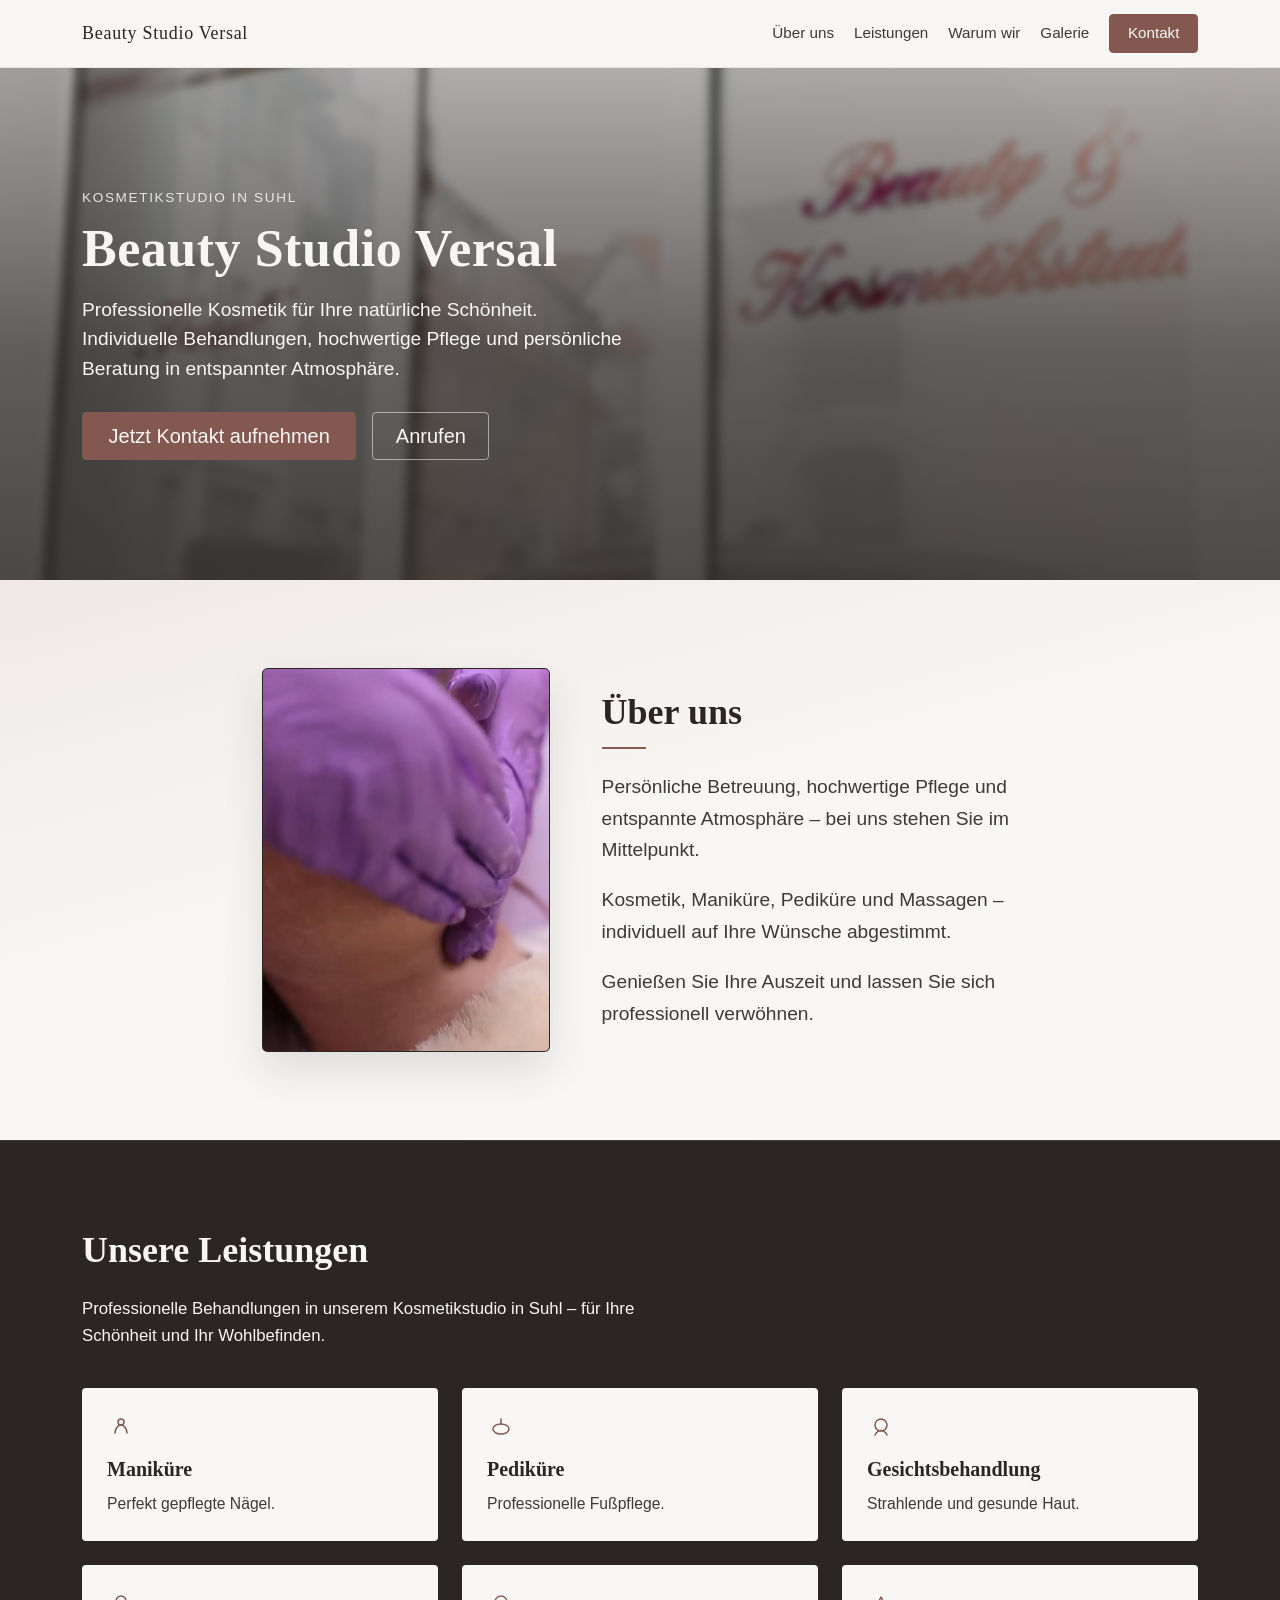
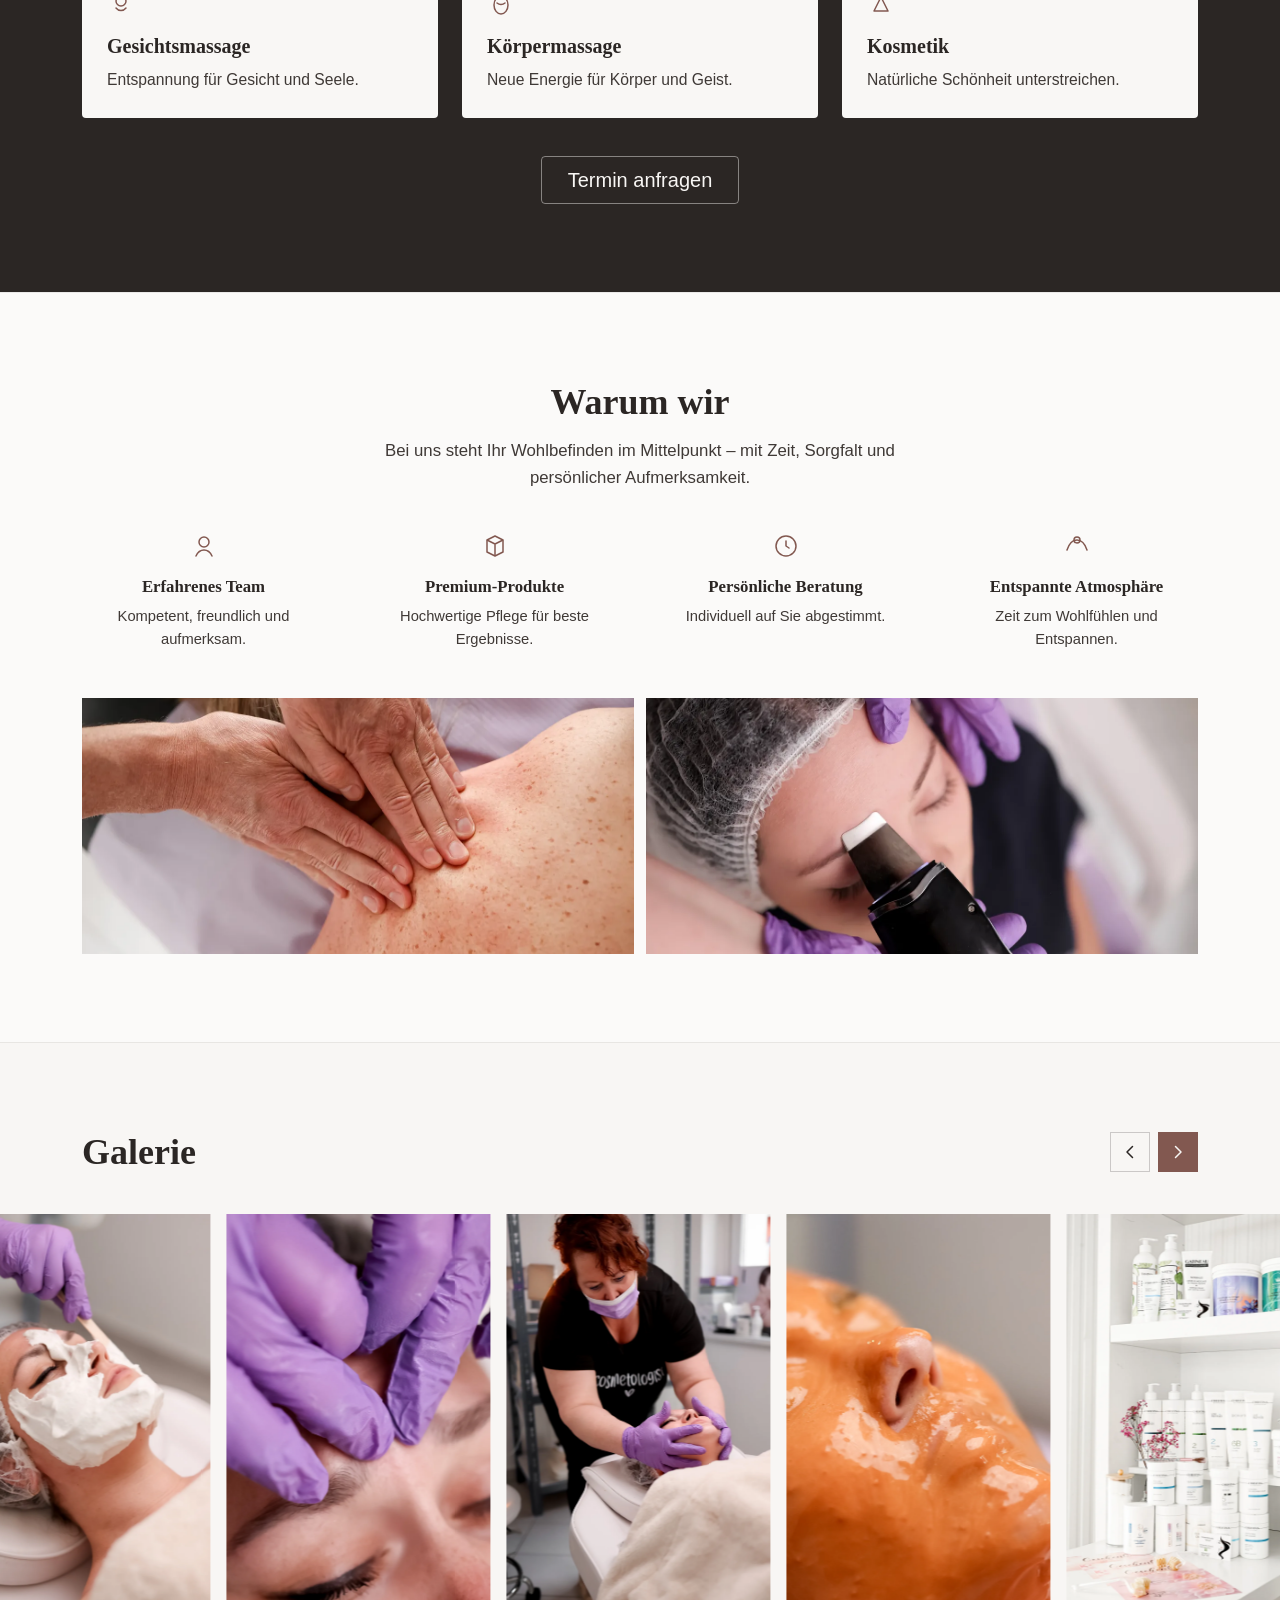
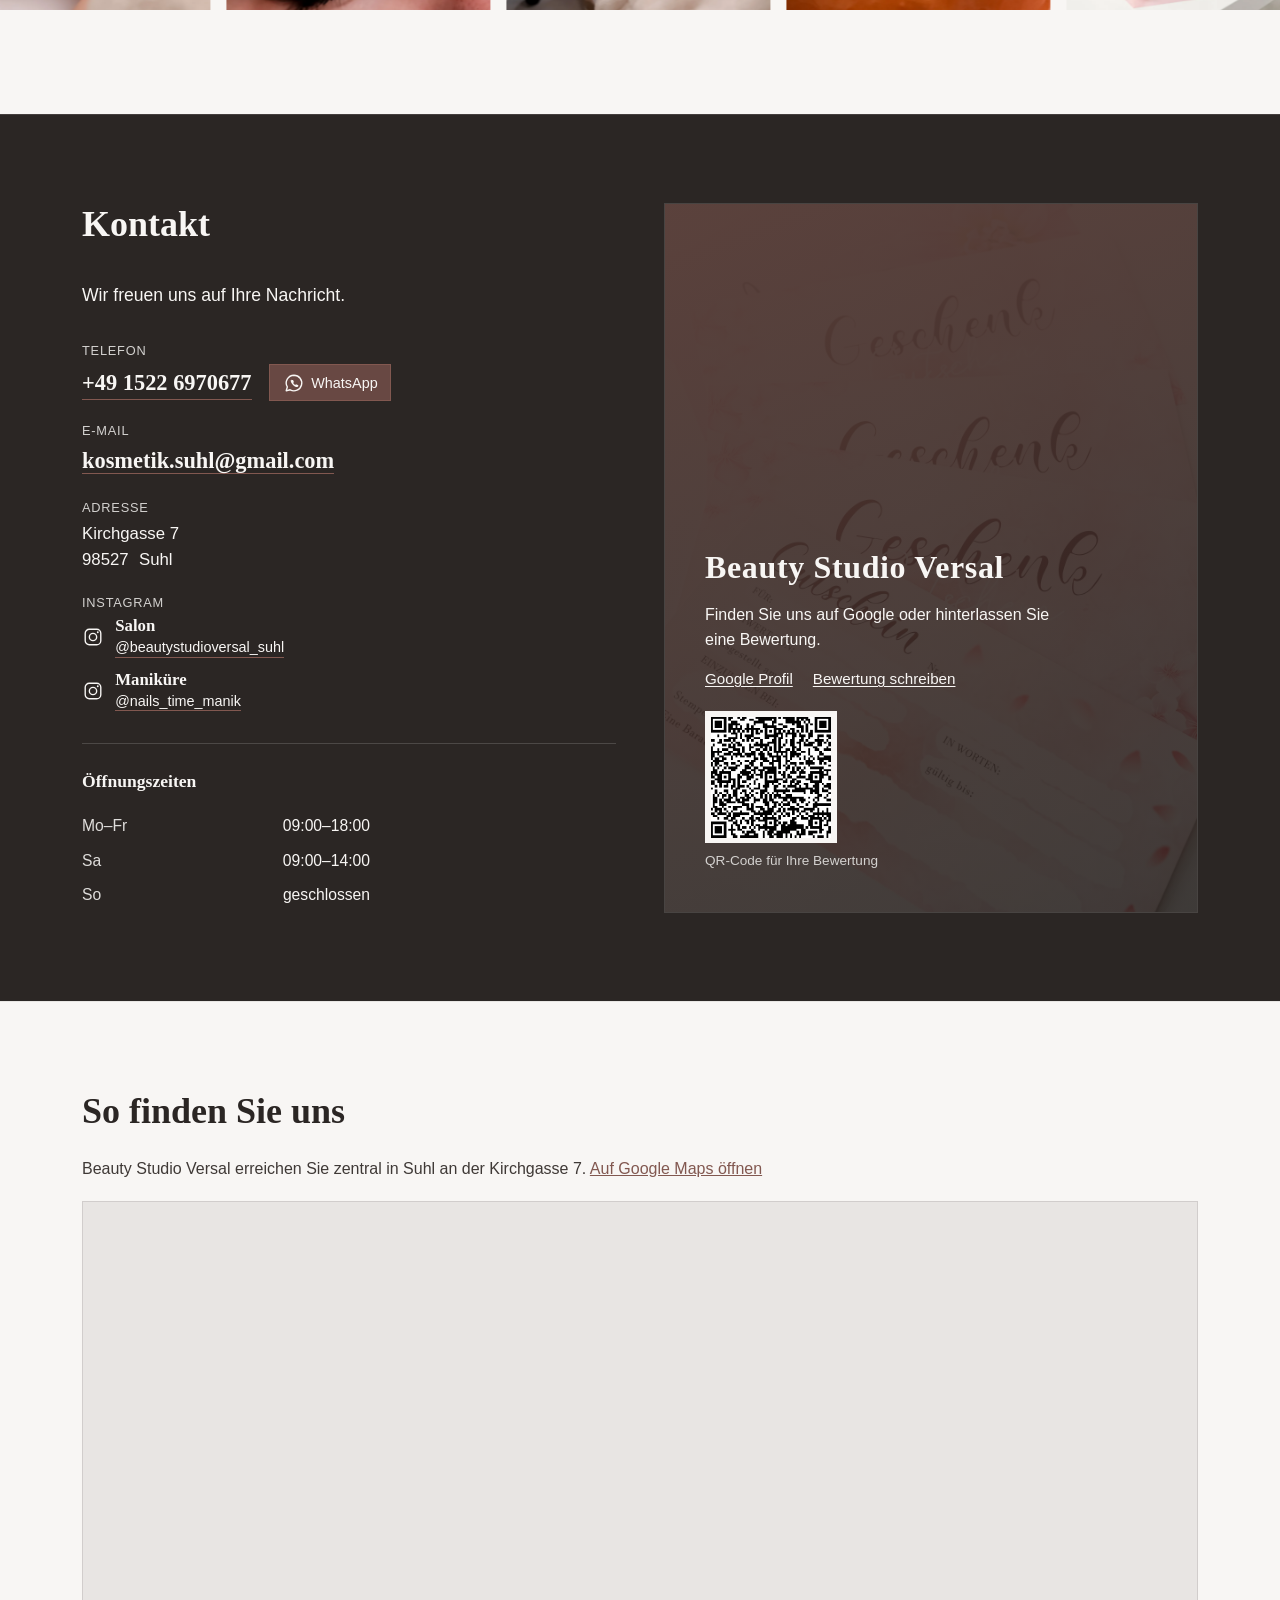
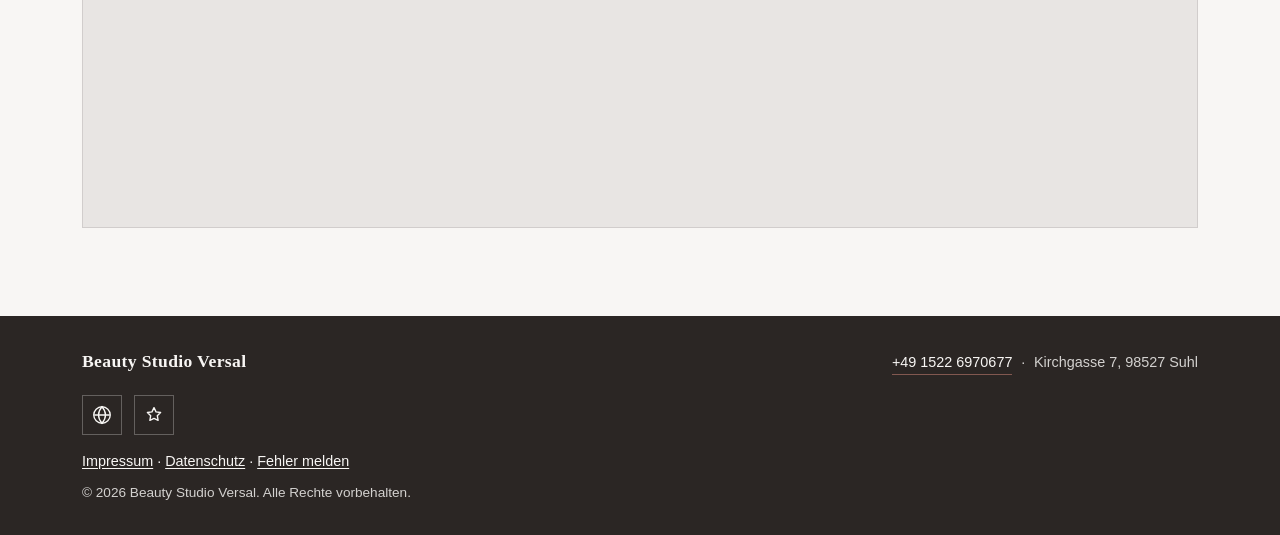
==== commit a0215022: "develop: create Report an Error page" ====
--- a/index.html
+++ b/index.html
@@ -747,6 +747,12 @@
         <a href="legal/impressum.html">Impressum</a>
         ·
         <a href="legal/datenschutz.html">Datenschutz</a>
+        ·
+        <a
+          href="#report-error-modal"
+          data-bs-toggle="modal"
+          data-bs-target="#report-error-modal"
+        >Fehler melden</a>
       </p>
       <p class="site-footer__copy mb-0">
         © 2026 Beauty Studio Versal. Alle Rechte vorbehalten.
@@ -754,6 +760,51 @@
     </div>
   </footer>
 
+  <div
+    class="modal fade report-error-modal"
+    id="report-error-modal"
+    tabindex="-1"
+    aria-labelledby="report-error-title"
+    aria-describedby="report-error-text"
+    aria-hidden="true"
+  >
+    <div class="modal-dialog modal-dialog-centered modal-dialog-scrollable">
+      <div class="modal-content">
+        <div class="modal-header">
+          <h2 class="modal-title" id="report-error-title">Fehler melden</h2>
+          <button
+            type="button"
+            class="btn-close"
+            data-bs-dismiss="modal"
+            aria-label="Schließen"
+          ></button>
+        </div>
+        <form id="report-error-form" novalidate>
+          <div class="modal-body">
+            <p id="report-error-text">
+              Haben Sie einen Fehler auf unserer Website gefunden? Beschreiben Sie kurz das Problem.
+            </p>
+            <label class="form-label" for="report-error-description">Beschreibung</label>
+            <textarea
+              class="form-control"
+              id="report-error-description"
+              name="description"
+              rows="5"
+              placeholder="Was funktioniert nicht?"
+              required
+            ></textarea>
+          </div>
+          <div class="modal-footer">
+            <button type="button" class="btn report-error-modal__cancel" data-bs-dismiss="modal">
+              Abbrechen
+            </button>
+            <button type="submit" class="btn btn-primary">Problem melden</button>
+          </div>
+        </form>
+      </div>
+    </div>
+  </div>
+
   <script src="assets/js/bootstrap.bundle.js"></script>
   <script src="assets/js/main.js"></script>
 </body>
--- a/assets/css/style.css
+++ b/assets/css/style.css
@@ -1135,6 +1135,80 @@
   color: color-mix(in srgb, var(--color-light) 82%, var(--color-dark));
 }
 
+/* —— Report error modal —— */
+.report-error-modal .modal-content {
+  color: var(--color-text);
+  background-color: var(--color-light);
+  border-color: color-mix(in srgb, var(--color-dark) 12%, transparent);
+  border-radius: 0.35rem;
+}
+
+.report-error-modal .modal-header,
+.report-error-modal .modal-footer {
+  border-color: color-mix(in srgb, var(--color-dark) 10%, transparent);
+}
+
+.report-error-modal .modal-title {
+  font-family: var(--font-heading);
+  font-size: 1.35rem;
+  font-weight: 600;
+  color: var(--color-dark);
+}
+
+.report-error-modal #report-error-text {
+  margin-bottom: 1rem;
+  font-family: var(--font-body);
+  font-size: 1rem;
+  line-height: 1.6;
+}
+
+.report-error-modal .form-label {
+  font-family: var(--font-body);
+  font-size: 0.95rem;
+  color: var(--color-dark);
+}
+
+.report-error-modal .form-control {
+  font-family: var(--font-body);
+  font-size: 1rem;
+  color: var(--color-text);
+  background-color: #fff;
+  border-color: color-mix(in srgb, var(--color-dark) 16%, transparent);
+  border-radius: 0.25rem;
+}
+
+.report-error-modal .form-control:focus {
+  border-color: var(--color-primary);
+  box-shadow: 0 0 0 0.2rem rgba(var(--bs-primary-rgb), 0.2);
+}
+
+.report-error-modal .btn-primary {
+  --bs-btn-color: var(--color-light);
+  --bs-btn-bg: var(--color-primary);
+  --bs-btn-border-color: var(--color-primary);
+  --bs-btn-hover-color: var(--color-light);
+  --bs-btn-hover-bg: var(--color-primary-hover);
+  --bs-btn-hover-border-color: var(--color-primary-hover);
+  --bs-btn-active-color: var(--color-light);
+  --bs-btn-active-bg: var(--color-primary-hover);
+  --bs-btn-active-border-color: var(--color-primary-hover);
+  border-radius: 0.25rem;
+}
+
+.report-error-modal__cancel {
+  color: var(--color-text);
+  background-color: transparent;
+  border: 1px solid color-mix(in srgb, var(--color-dark) 22%, transparent);
+  border-radius: 0.25rem;
+}
+
+.report-error-modal__cancel:hover,
+.report-error-modal__cancel:focus {
+  color: var(--color-dark);
+  background-color: color-mix(in srgb, var(--color-dark) 6%, transparent);
+  border-color: var(--color-dark);
+}
+
 /* —— Legal pages —— */
 .legal-page {
   min-height: 100vh;
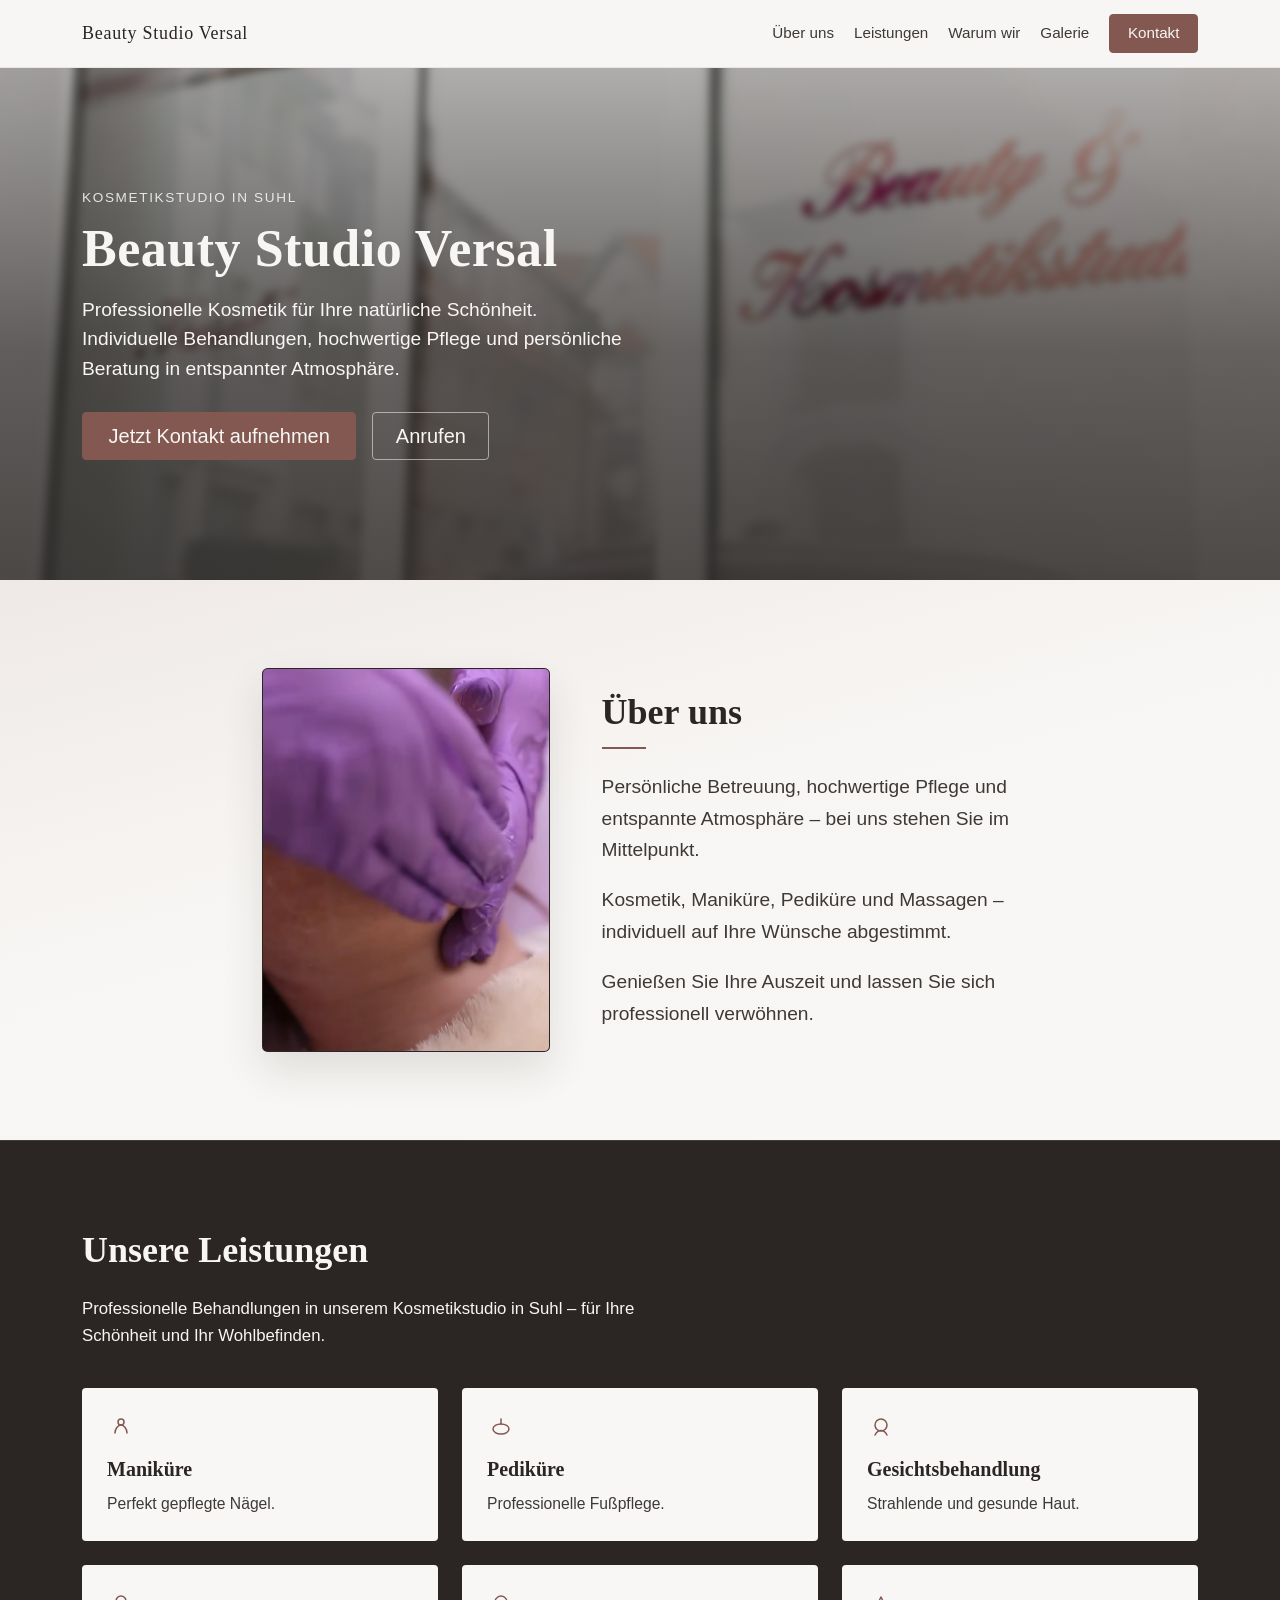
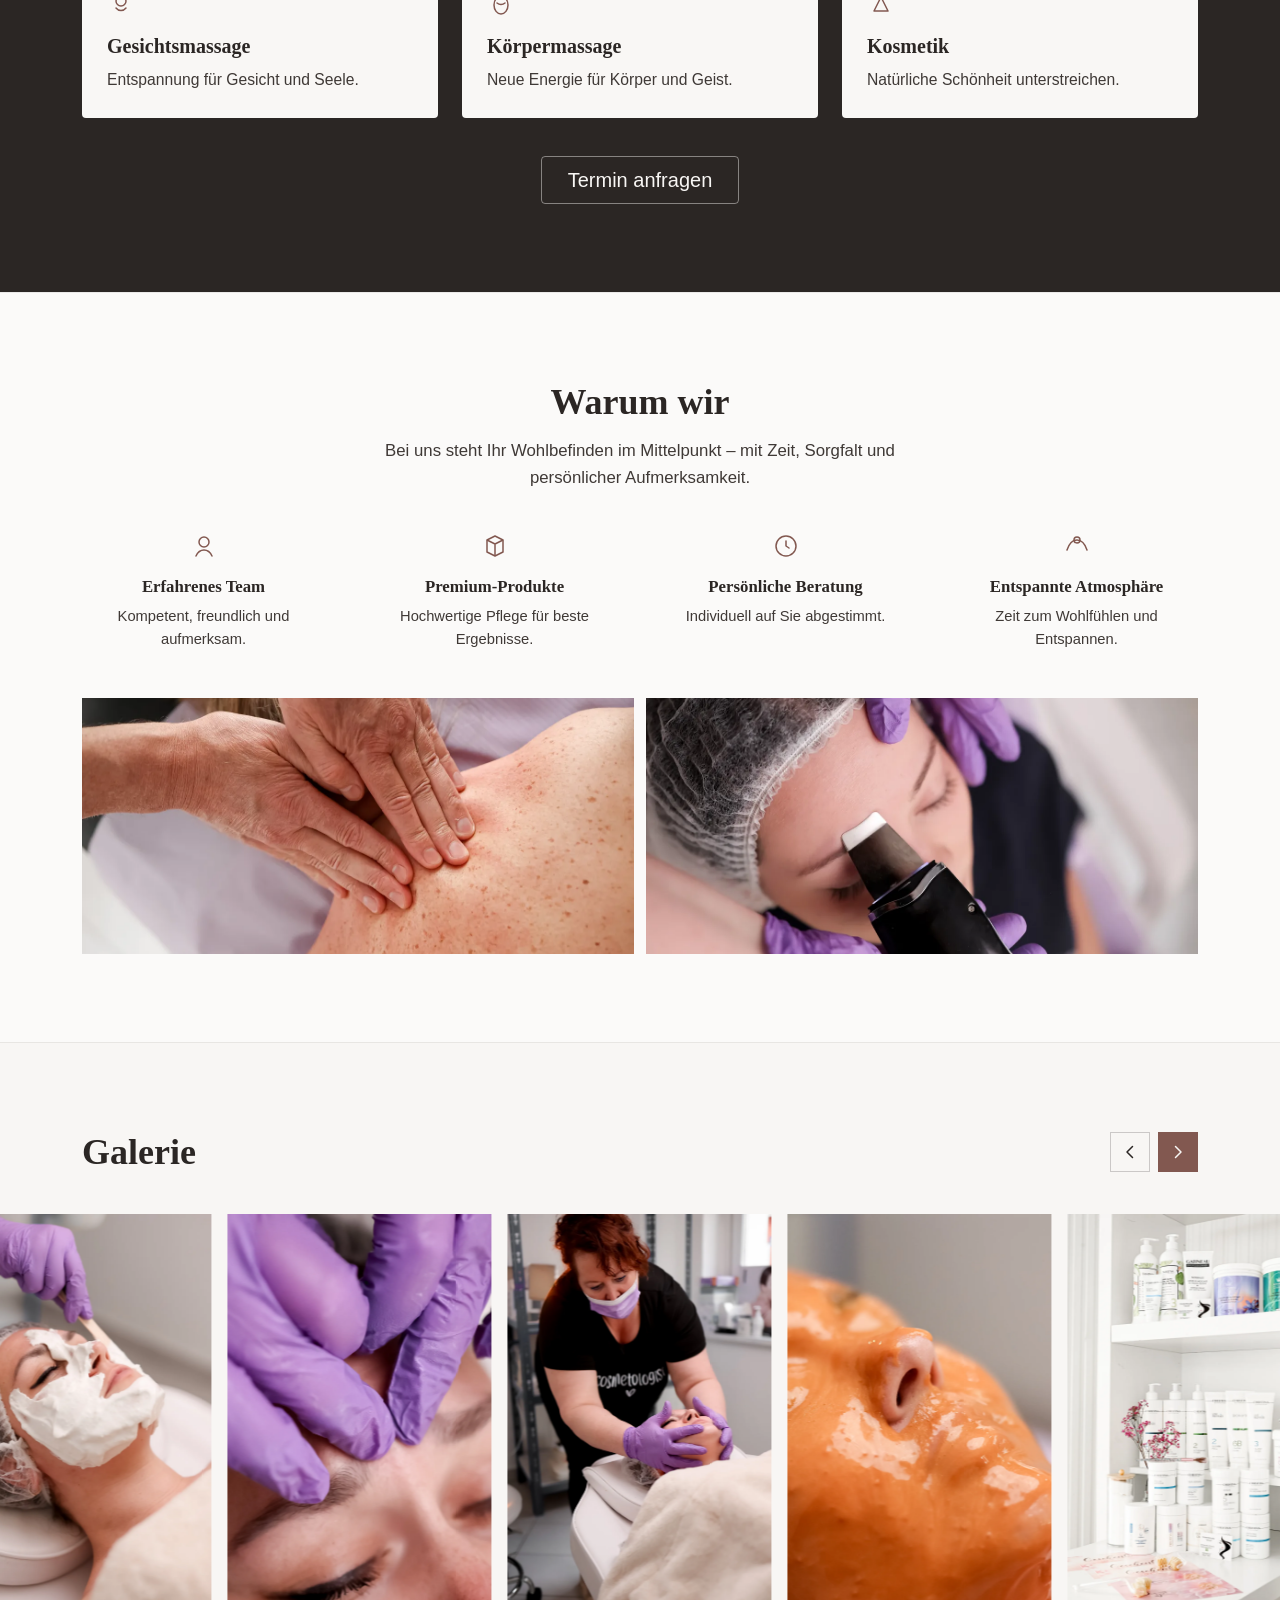
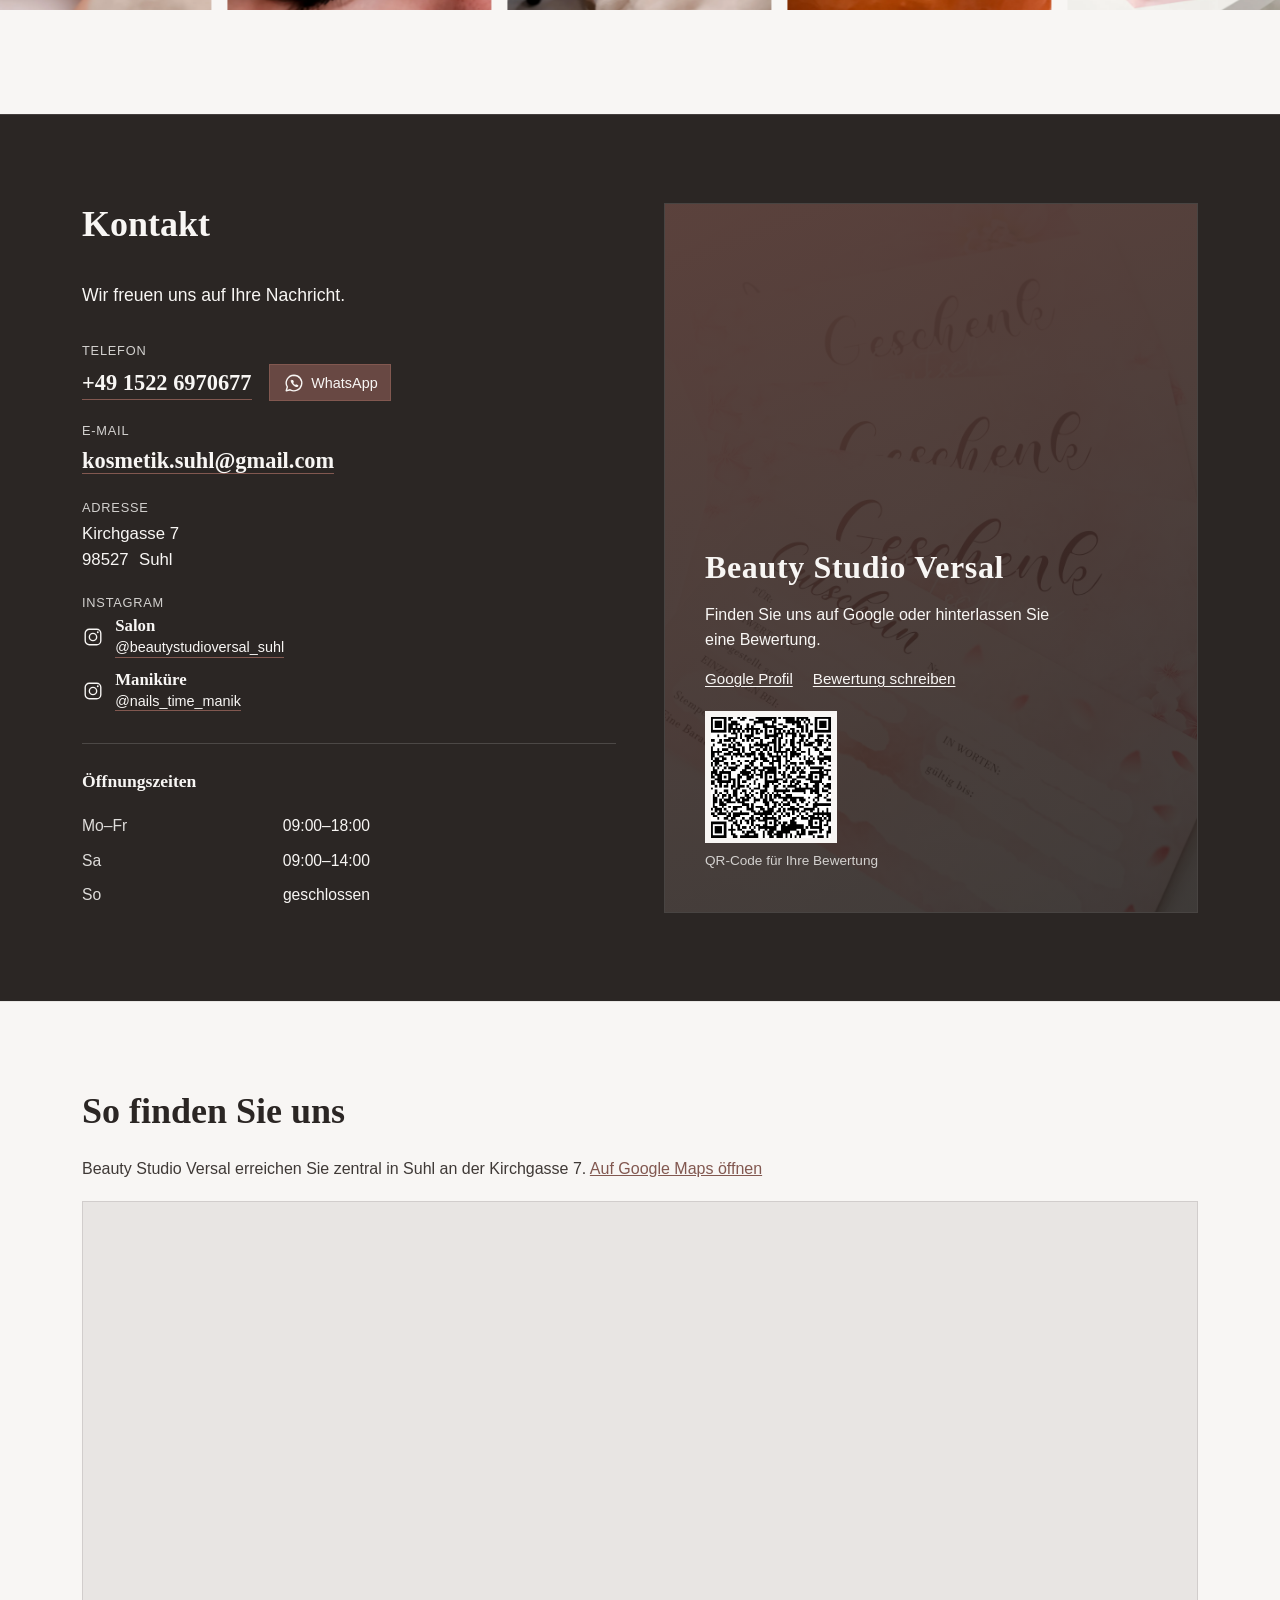
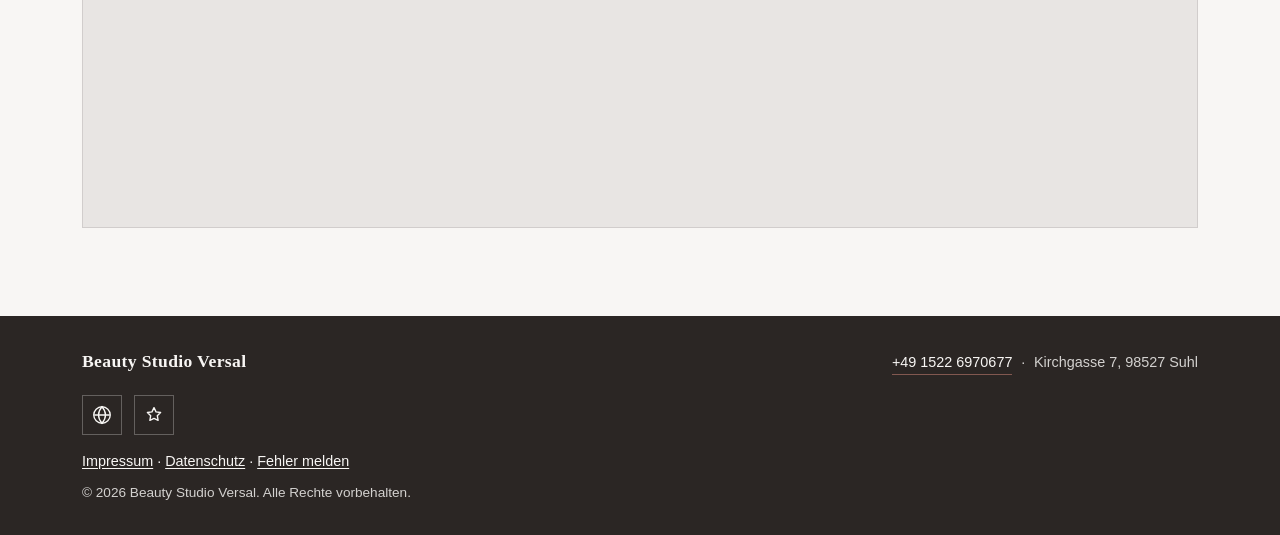
==== commit 499bafb5: "develop: fix for Iphone 14 video & anchor" ====
--- a/index.html
+++ b/index.html
@@ -186,8 +186,8 @@
               preload="metadata"
               aria-label="Vorstellung von Beauty Studio Versal"
             >
-              <source src="assets/video/video_about_me.webm" type="video/webm">
               <source src="assets/video/video_about_me.MP4" type="video/mp4">
+              <source src="assets/video/video_about_me.webm" type='video/webm; codecs="av01.0.05M.08"'>
             </video>
           </figure>
 
--- a/assets/css/style.css
+++ b/assets/css/style.css
@@ -24,6 +24,10 @@
 html {
   scroll-padding-top: calc(var(--nav-height) + 0.5rem);
   scroll-behavior: smooth;
+}
+
+main > section {
+  scroll-margin-top: calc(var(--nav-height) + 0.5rem);
 }
 
 @media (prefers-reduced-motion: reduce) {
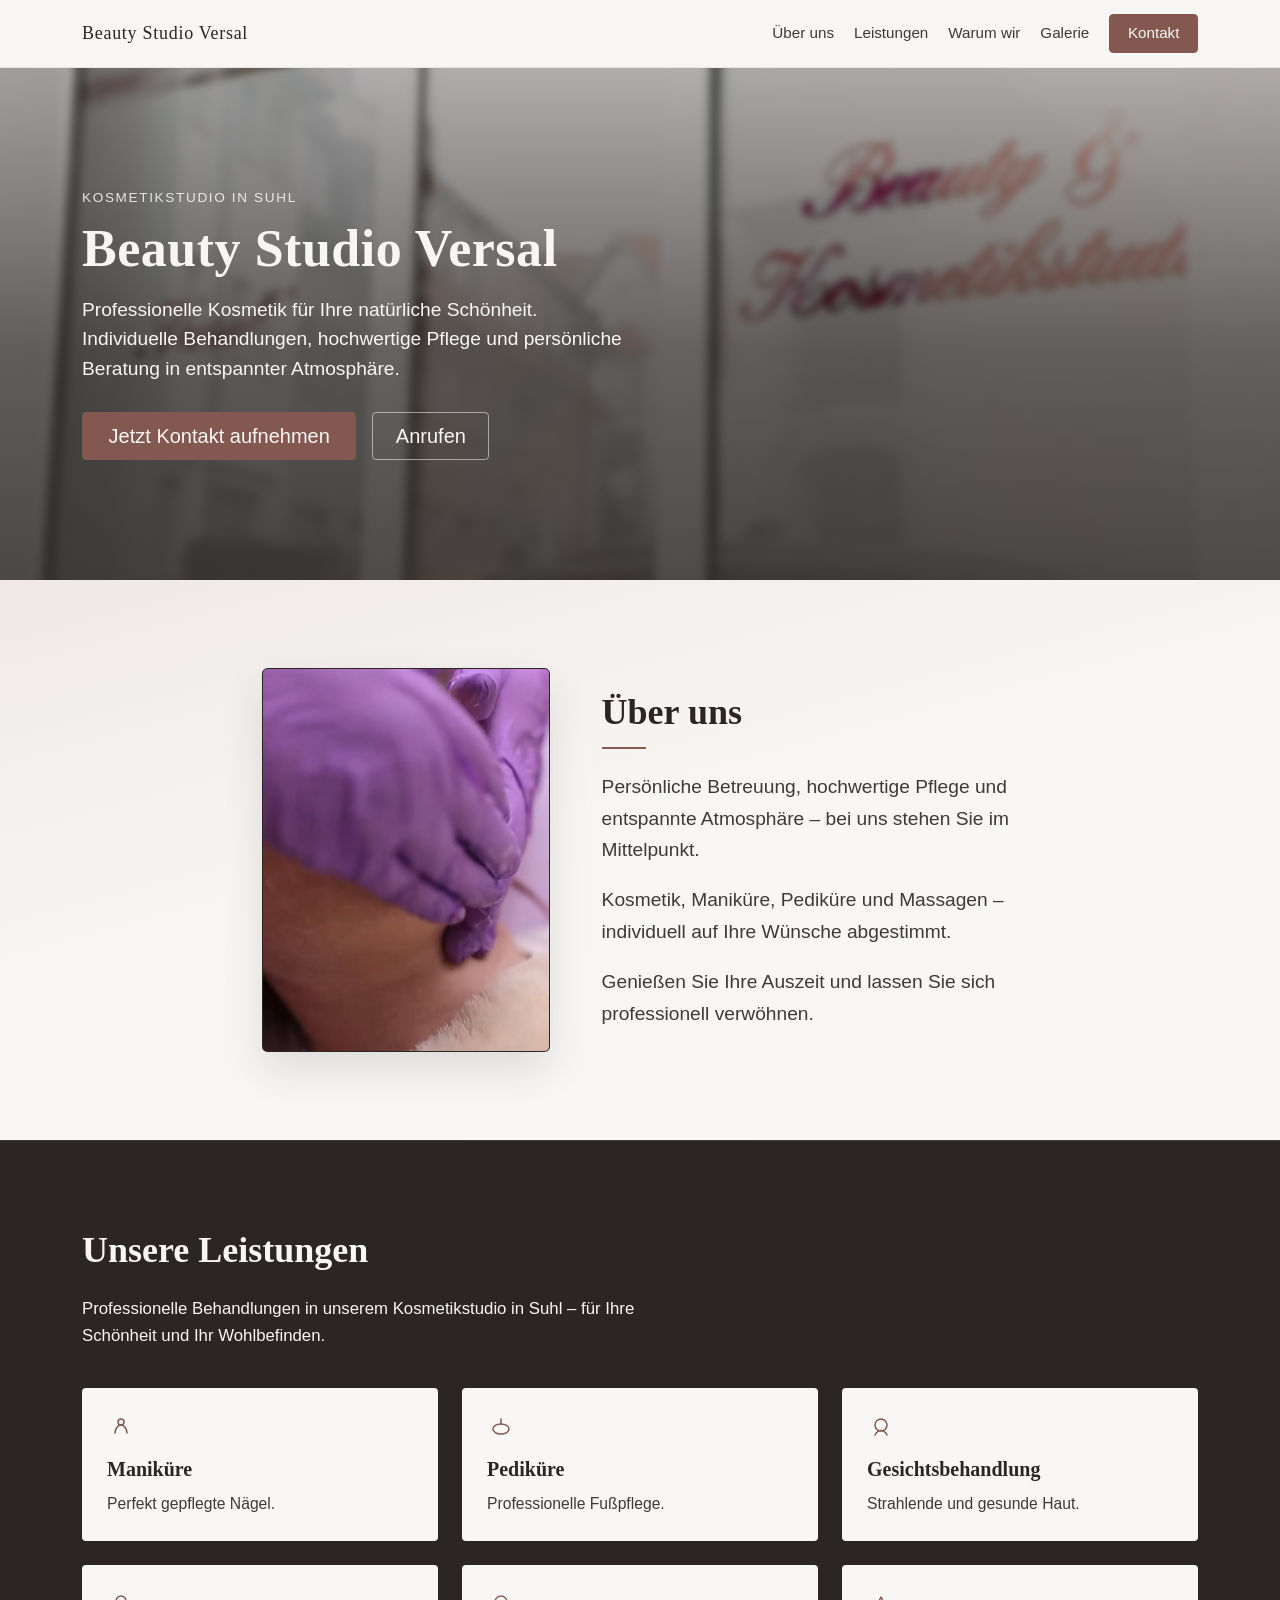
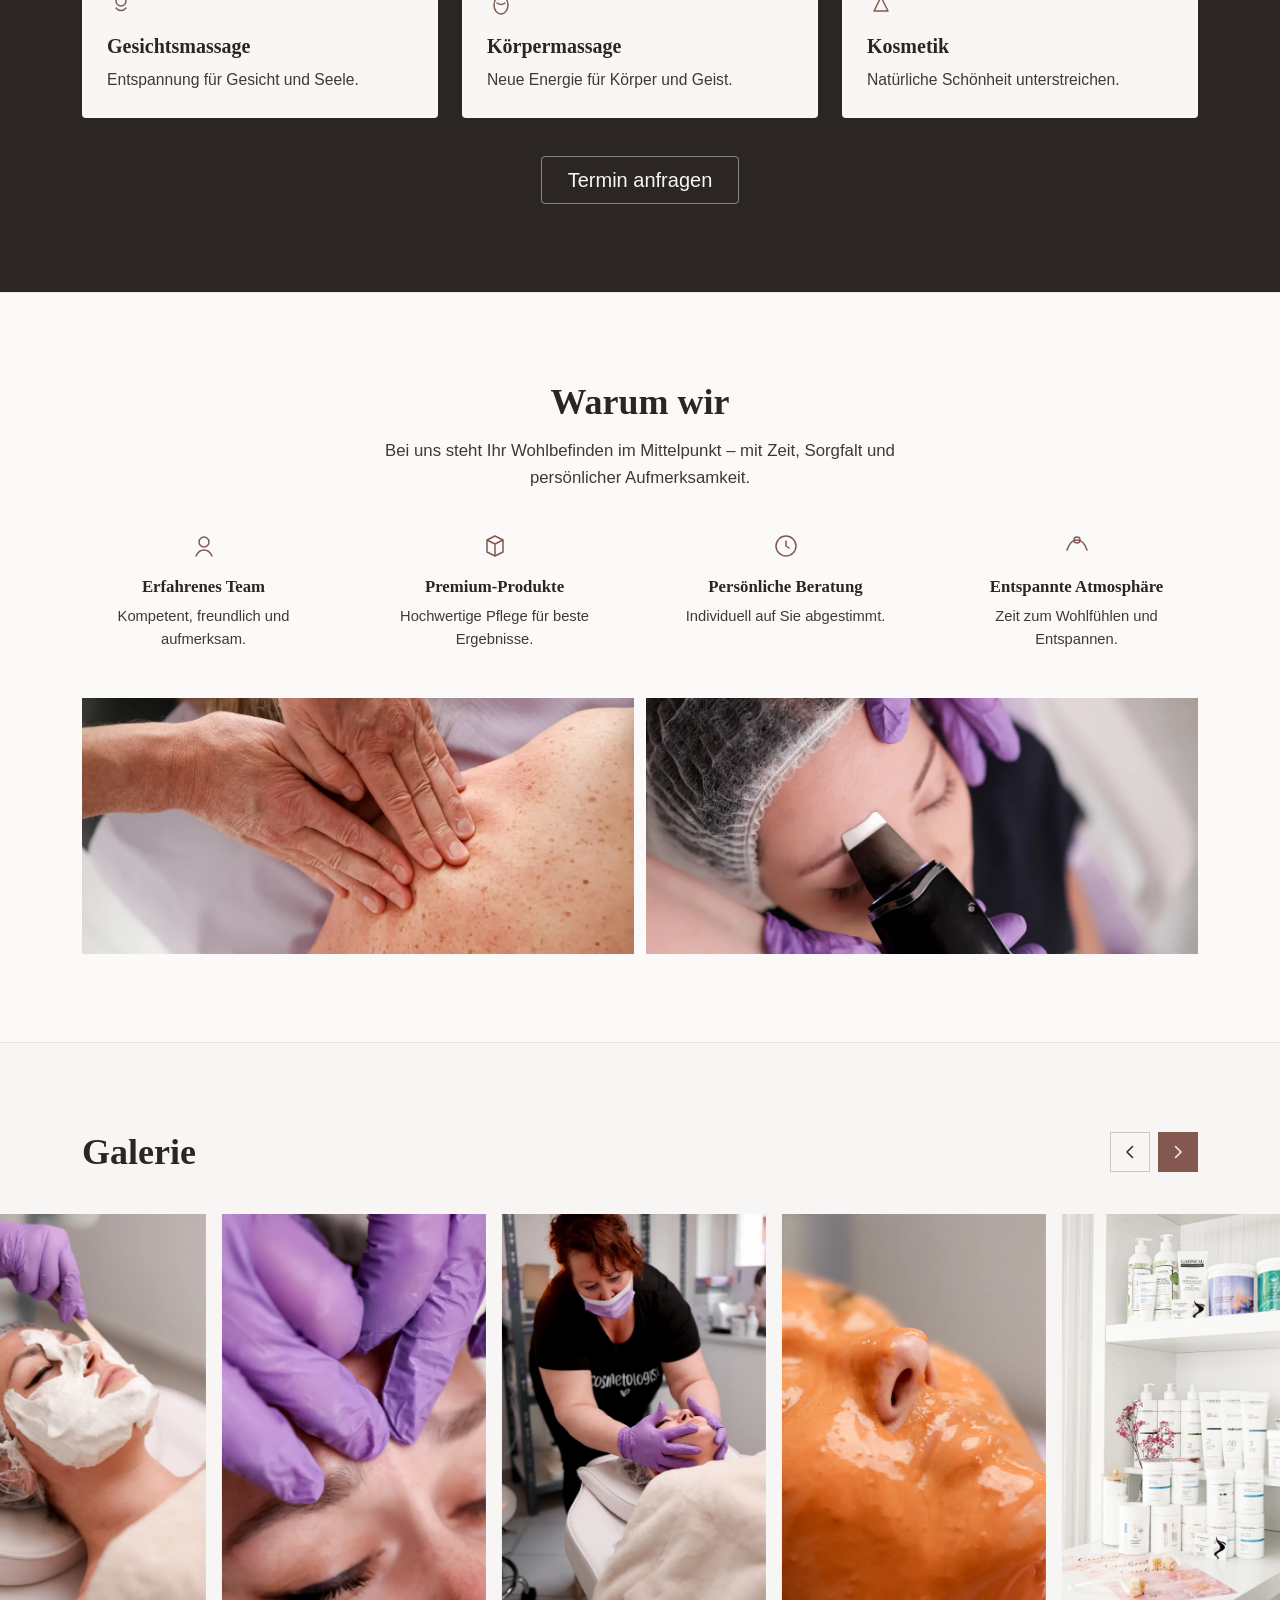
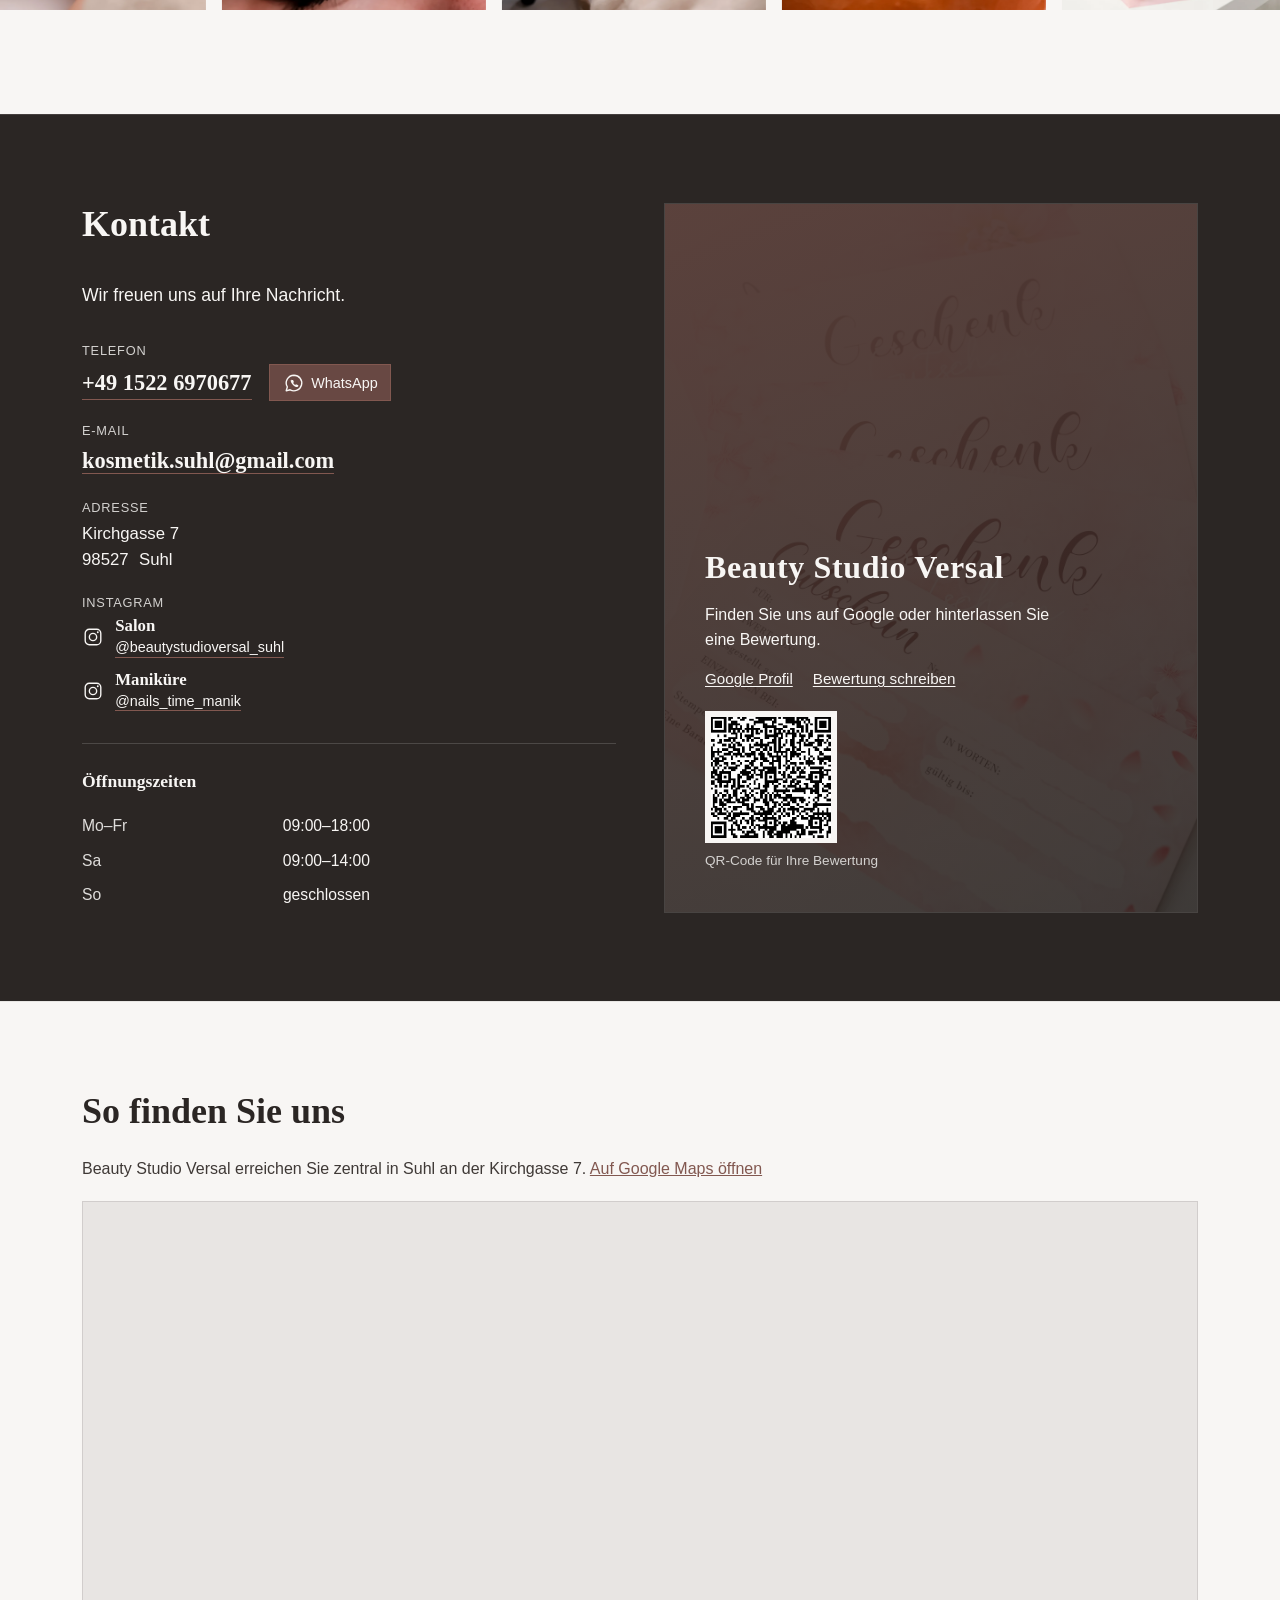
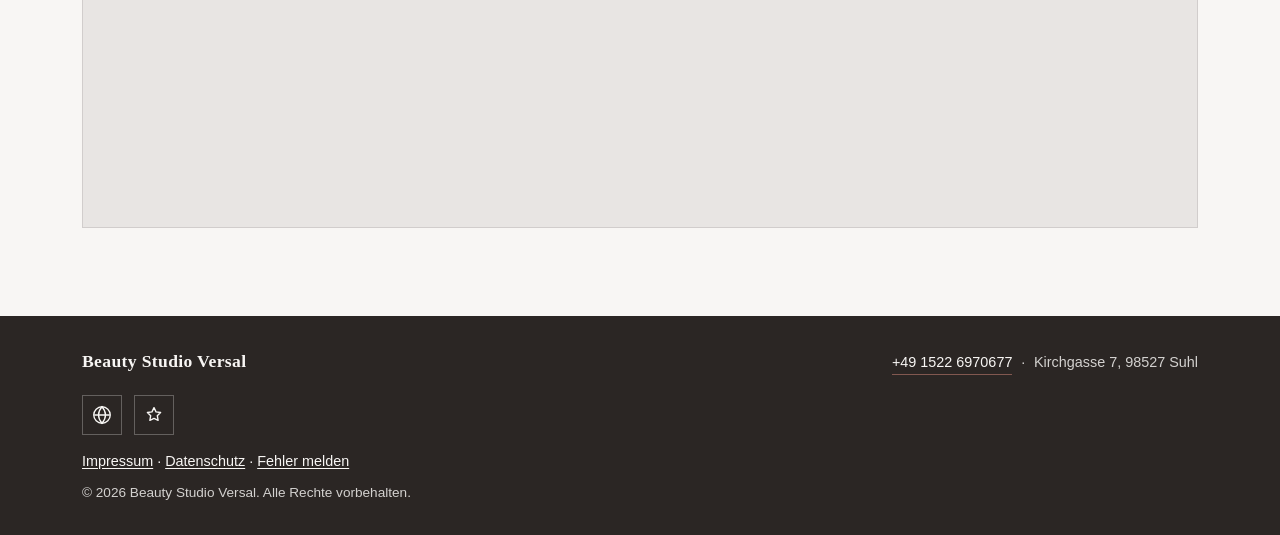
==== commit 9c718190: "main: add Umami analytics" ====
--- a/index.html
+++ b/index.html
@@ -93,6 +93,7 @@
   <link rel="manifest" href="assets/images/favicon/site.webmanifest" />
   <link rel="stylesheet" href="assets/css/bootstrap.css">
   <link rel="stylesheet" href="assets/css/style.css">
+  <script defer src="https://cloud.umami.is/script.js" data-website-id="07e20020-88ff-4dad-904c-0dc1d95ca5b4"></script>
 </head>
 <body>
   <a class="visually-hidden-focusable skip-link" href="#main-content">Zum Inhalt springen</a>
--- a/assets/css/style.css
+++ b/assets/css/style.css
@@ -27,7 +27,7 @@
 }
 
 main > section {
-  scroll-margin-top: calc(var(--nav-height) + 0.5rem);
+  scroll-margin-top: calc(var(--nav-height) - 4rem);
 }
 
 @media (prefers-reduced-motion: reduce) {
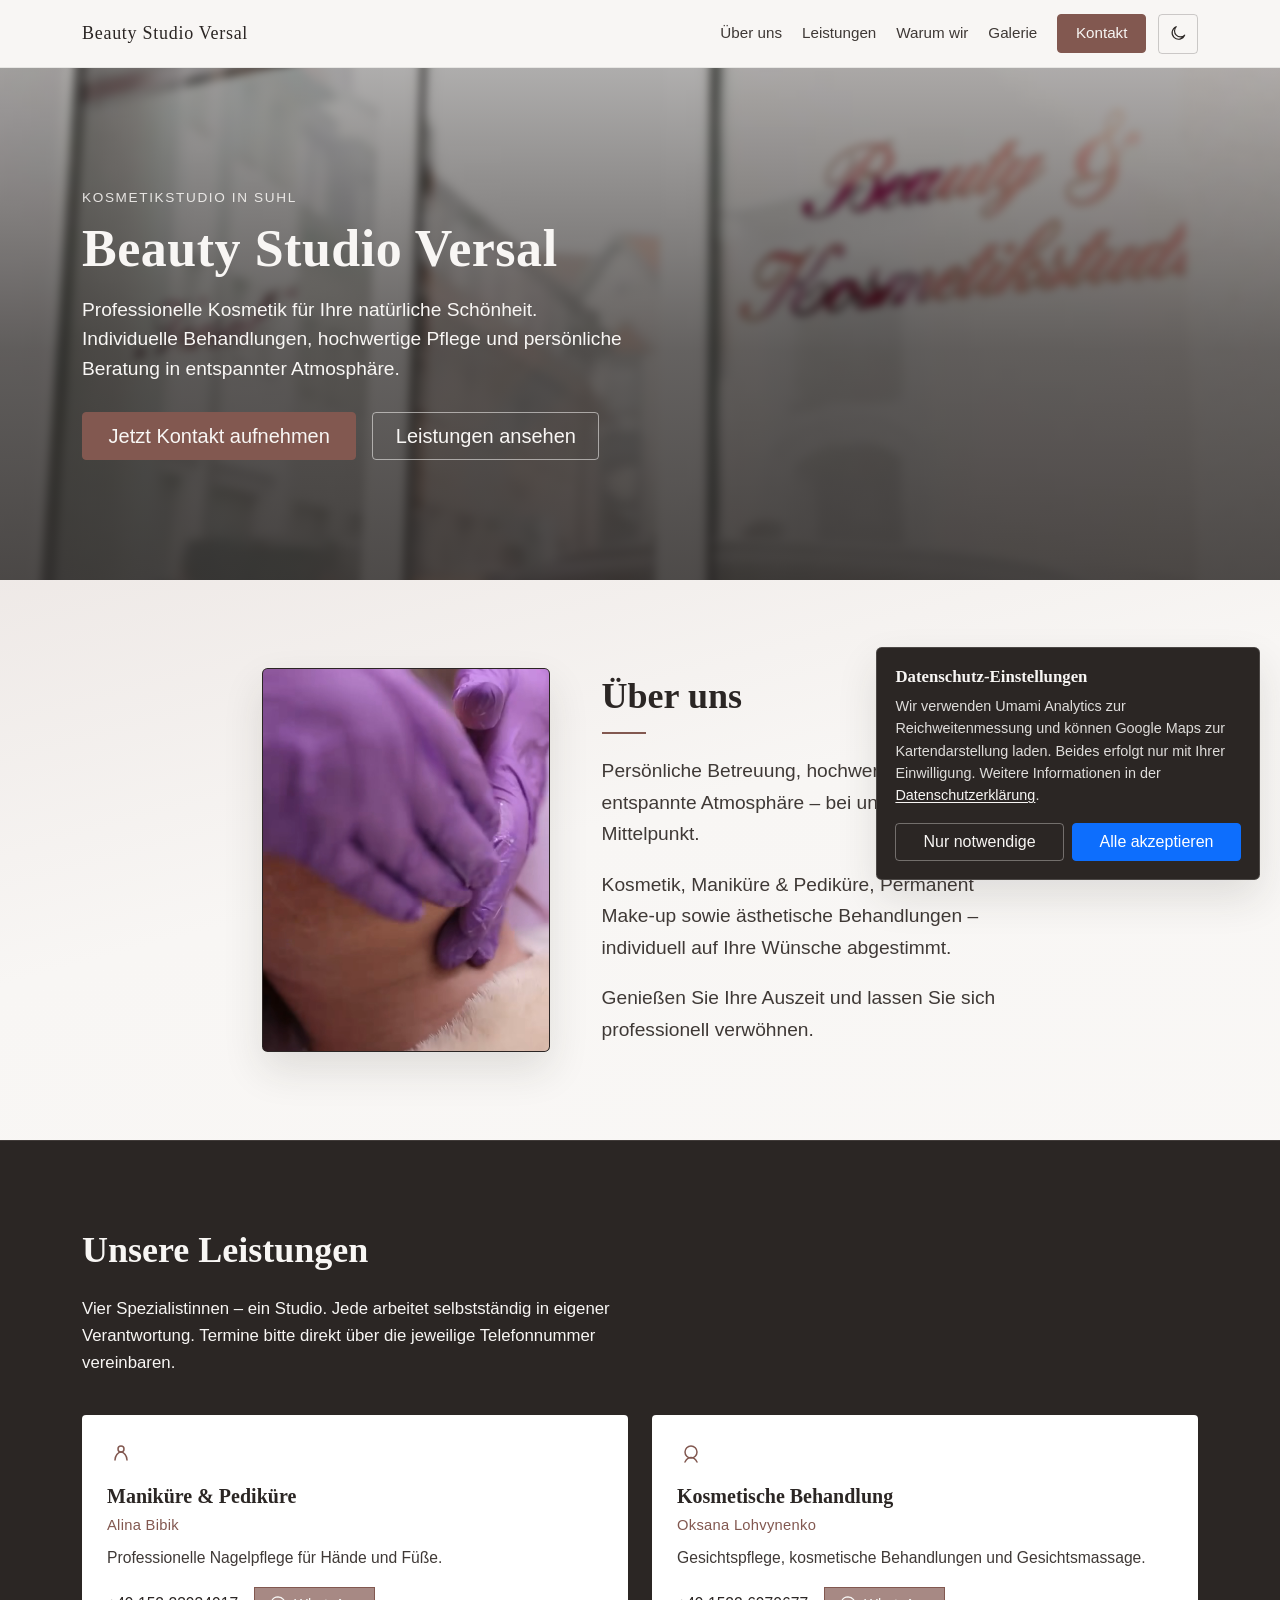
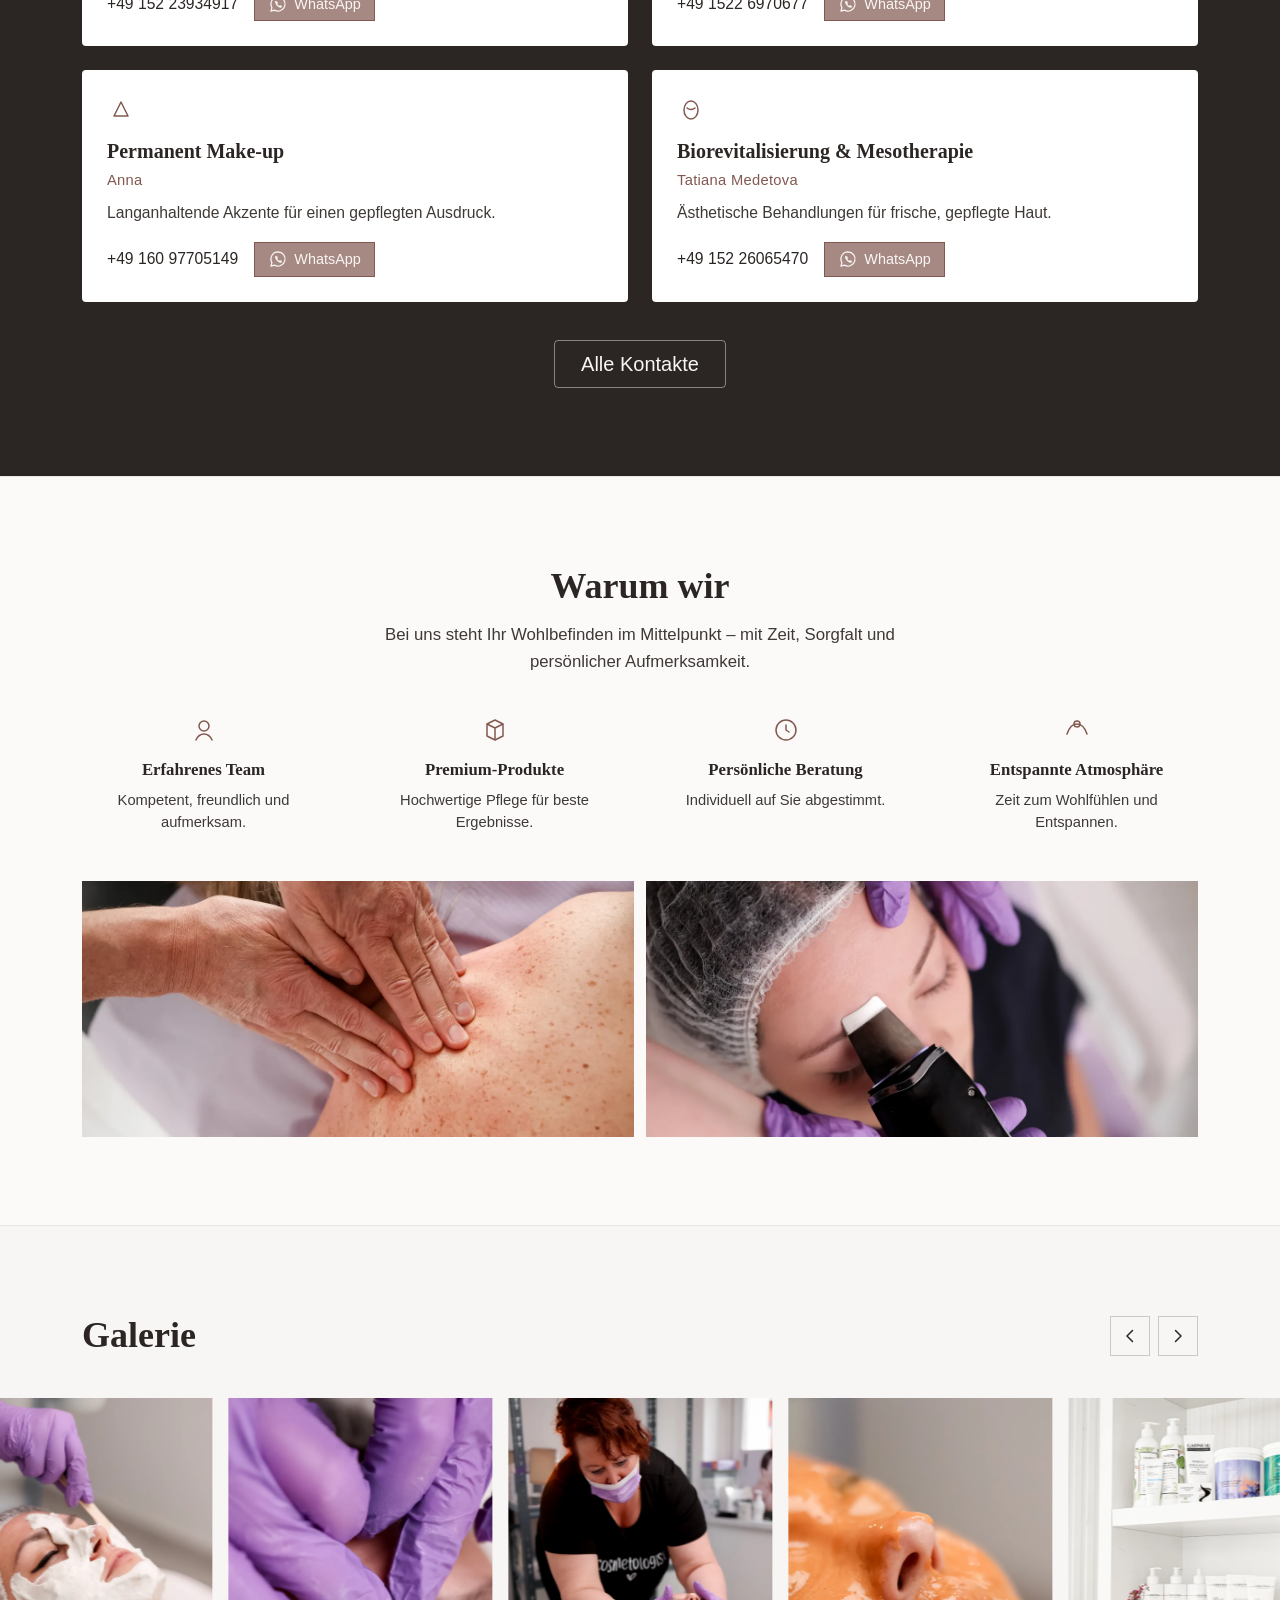
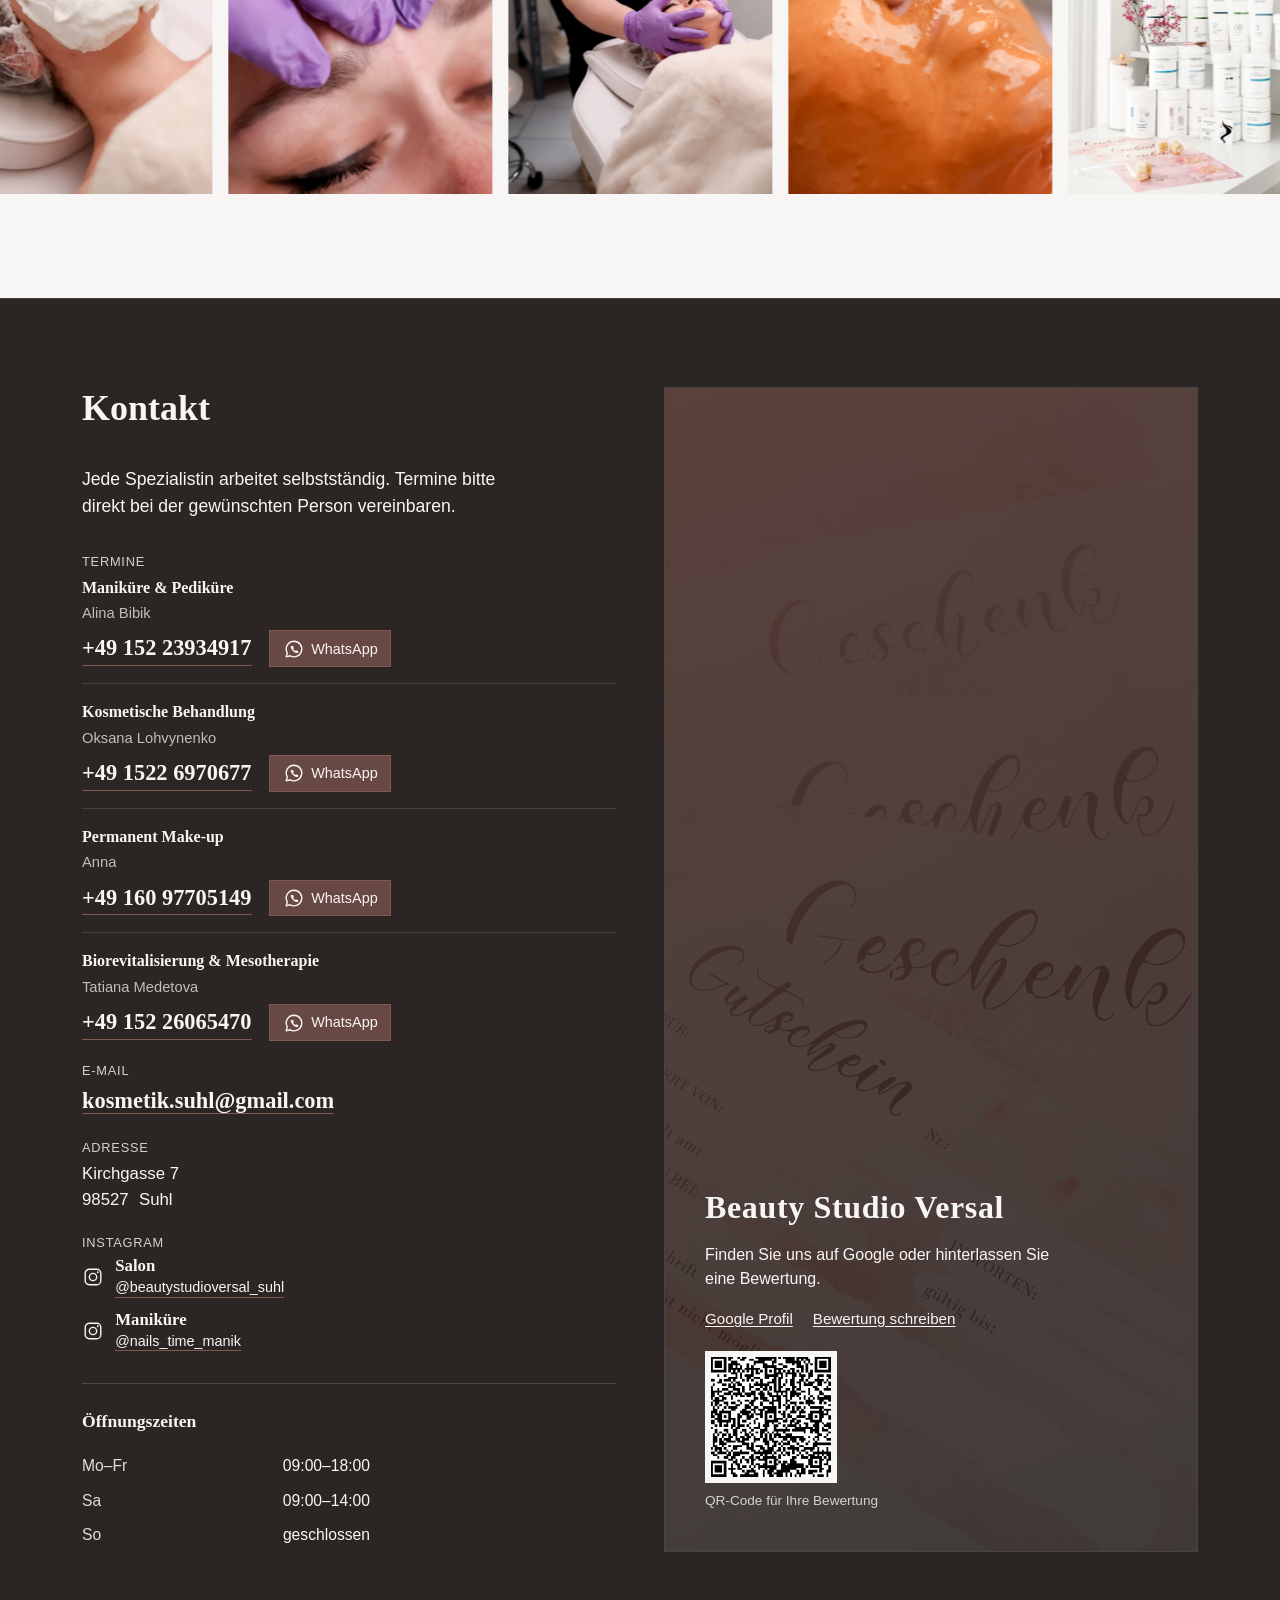
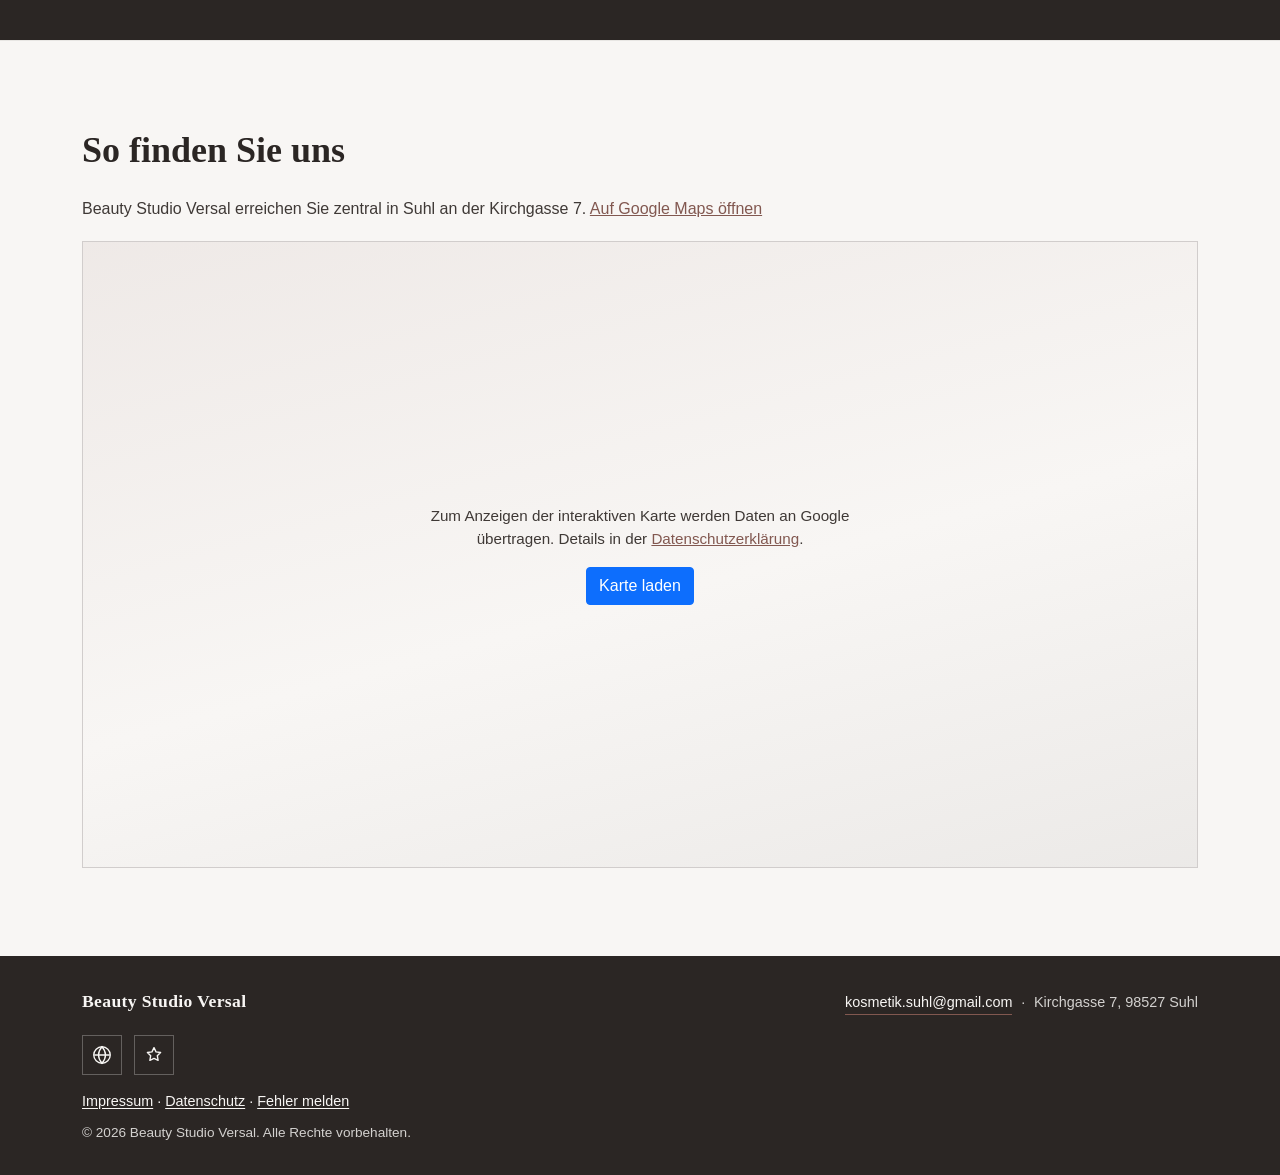
==== commit 61f3c500: "main: create dark theme & update legal trxt" ====
--- a/index.html
+++ b/index.html
@@ -4,16 +4,32 @@
   <meta charset="UTF-8">
   <meta name="viewport" content="width=device-width, initial-scale=1.0">
   <title>Beauty Studio Versal | Kosmetikstudio in Suhl</title>
-  <meta name="description" content="Beauty Studio Versal in Suhl: Maniküre, Pediküre, Gesichtsbehandlung, Massage und Kosmetik. Persönliche Beratung in entspannter Atmosphäre – Kirchgasse 7.">
+  <meta name="description" content="Beauty Studio Versal in Suhl: Maniküre & Pediküre, Kosmetik, Permanent Make-up sowie Biorevitalisierung & Mesotherapie. Termine direkt bei den Spezialistinnen – Kirchgasse 7.">
   <meta name="robots" content="index, follow">
   <meta name="author" content="Beauty Studio Versal">
   <meta name="geo.region" content="DE-TH">
   <meta name="geo.placename" content="Suhl">
   <meta name="theme-color" content="#825850">
+  <script>
+    (function () {
+      try {
+        var stored = localStorage.getItem("versal-theme");
+        var theme = stored === "light" || stored === "dark"
+          ? stored
+          : (window.matchMedia("(prefers-color-scheme: dark)").matches ? "dark" : "light");
+        document.documentElement.setAttribute("data-theme", theme);
+        if (!stored) {
+          /* First visit: follow browser preference, then persist after toggle only. */
+        }
+      } catch (error) {
+        document.documentElement.setAttribute("data-theme", "light");
+      }
+    })();
+  </script>
   <link rel="canonical" href="https://www.beautystudioversal.de/">
 
   <meta property="og:title" content="Beauty Studio Versal | Kosmetikstudio in Suhl">
-  <meta property="og:description" content="Beauty Studio Versal in Suhl: Maniküre, Pediküre, Gesichtsbehandlung, Massage und Kosmetik. Persönliche Beratung in entspannter Atmosphäre – Kirchgasse 7.">
+  <meta property="og:description" content="Beauty Studio Versal in Suhl: Maniküre & Pediküre, Kosmetik, Permanent Make-up sowie Biorevitalisierung & Mesotherapie. Termine direkt bei den Spezialistinnen – Kirchgasse 7.">
   <meta property="og:image" content="https://www.beautystudioversal.de/assets/images/og-image.jpg">
   <meta property="og:image:width" content="1200">
   <meta property="og:image:height" content="630">
@@ -25,7 +41,7 @@
 
   <meta name="twitter:card" content="summary_large_image">
   <meta name="twitter:title" content="Beauty Studio Versal | Kosmetikstudio in Suhl">
-  <meta name="twitter:description" content="Beauty Studio Versal in Suhl: Maniküre, Pediküre, Gesichtsbehandlung, Massage und Kosmetik. Persönliche Beratung in entspannter Atmosphäre – Kirchgasse 7.">
+  <meta name="twitter:description" content="Beauty Studio Versal in Suhl: Maniküre & Pediküre, Kosmetik, Permanent Make-up sowie Biorevitalisierung & Mesotherapie. Termine direkt bei den Spezialistinnen – Kirchgasse 7.">
   <meta name="twitter:image" content="https://www.beautystudioversal.de/assets/images/og-image.jpg">
 
   <script type="application/ld+json">
@@ -33,10 +49,9 @@
     "@context": "https://schema.org",
     "@type": "BeautySalon",
     "name": "Beauty Studio Versal",
-    "description": "Kosmetikstudio in Suhl für Maniküre, Pediküre, Gesichtsbehandlung, Gesichtsmassage, Körpermassage und Kosmetik.",
+    "description": "Kosmetikstudio in Suhl für Maniküre & Pediküre, kosmetische Behandlungen, Permanent Make-up sowie Biorevitalisierung & Mesotherapie.",
     "url": "https://www.beautystudioversal.de/",
     "image": "https://www.beautystudioversal.de/assets/images/og-image.jpg",
-    "telephone": "+4915226970677",
     "email": "kosmetik.suhl@gmail.com",
     "priceRange": "€€",
     "address": {
@@ -74,12 +89,10 @@
       "@type": "OfferCatalog",
       "name": "Leistungen",
       "itemListElement": [
-        { "@type": "Offer", "itemOffered": { "@type": "Service", "name": "Maniküre" } },
-        { "@type": "Offer", "itemOffered": { "@type": "Service", "name": "Pediküre" } },
-        { "@type": "Offer", "itemOffered": { "@type": "Service", "name": "Gesichtsbehandlung" } },
-        { "@type": "Offer", "itemOffered": { "@type": "Service", "name": "Gesichtsmassage" } },
-        { "@type": "Offer", "itemOffered": { "@type": "Service", "name": "Körpermassage" } },
-        { "@type": "Offer", "itemOffered": { "@type": "Service", "name": "Kosmetik" } }
+        { "@type": "Offer", "itemOffered": { "@type": "Service", "name": "Maniküre & Pediküre" } },
+        { "@type": "Offer", "itemOffered": { "@type": "Service", "name": "Kosmetische Behandlung" } },
+        { "@type": "Offer", "itemOffered": { "@type": "Service", "name": "Permanent Make-up" } },
+        { "@type": "Offer", "itemOffered": { "@type": "Service", "name": "Biorevitalisierung & Mesotherapie" } }
       ]
     }
   }
@@ -93,7 +106,6 @@
   <link rel="manifest" href="assets/images/favicon/site.webmanifest" />
   <link rel="stylesheet" href="assets/css/bootstrap.css">
   <link rel="stylesheet" href="assets/css/style.css">
-  <script defer src="https://cloud.umami.is/script.js" data-website-id="07e20020-88ff-4dad-904c-0dc1d95ca5b4"></script>
 </head>
 <body>
   <a class="visually-hidden-focusable skip-link" href="#main-content">Zum Inhalt springen</a>
@@ -105,17 +117,35 @@
           <span class="site-brand__mark">Beauty Studio Versal</span>
         </a>
 
-        <button
-          class="navbar-toggler"
-          type="button"
-          data-bs-toggle="collapse"
-          data-bs-target="#primaryNav"
-          aria-controls="primaryNav"
-          aria-expanded="false"
-          aria-label="Navigation öffnen"
-        >
-          <span class="navbar-toggler-icon"></span>
-        </button>
+        <div class="site-navbar__actions">
+          <button
+            type="button"
+            class="theme-toggle"
+            data-theme-toggle
+            aria-label="Dunklen Modus aktivieren"
+            aria-pressed="false"
+          >
+            <svg class="theme-toggle__icon theme-toggle__icon--moon" xmlns="http://www.w3.org/2000/svg" viewBox="0 0 24 24" fill="none" aria-hidden="true">
+              <path d="M20.5 14.5A8.5 8.5 0 1 1 9.5 3.5 7 7 0 0 0 20.5 14.5z" stroke="currentColor" stroke-width="1.5" stroke-linejoin="round"/>
+            </svg>
+            <svg class="theme-toggle__icon theme-toggle__icon--sun" xmlns="http://www.w3.org/2000/svg" viewBox="0 0 24 24" fill="none" aria-hidden="true">
+              <circle cx="12" cy="12" r="4" stroke="currentColor" stroke-width="1.5"/>
+              <path d="M12 2.5v2.2M12 19.3v2.2M2.5 12h2.2M19.3 12h2.2M5.1 5.1l1.6 1.6M17.3 17.3l1.6 1.6M18.9 5.1l-1.6 1.6M6.7 17.3l-1.6 1.6" stroke="currentColor" stroke-width="1.5" stroke-linecap="round"/>
+            </svg>
+          </button>
+
+          <button
+            class="navbar-toggler"
+            type="button"
+            data-bs-toggle="collapse"
+            data-bs-target="#primaryNav"
+            aria-controls="primaryNav"
+            aria-expanded="false"
+            aria-label="Navigation öffnen"
+          >
+            <span class="navbar-toggler-icon"></span>
+          </button>
+        </div>
 
         <div class="collapse navbar-collapse" id="primaryNav">
           <ul class="navbar-nav ms-auto align-items-lg-center gap-lg-1">
@@ -165,7 +195,7 @@
             </p>
             <div class="hero__actions">
               <a class="btn btn-primary btn-lg hero__cta" href="#contact">Jetzt Kontakt aufnehmen</a>
-              <a class="btn btn-lg hero__cta-secondary" href="tel:+4915226970677">Anrufen</a>
+              <a class="btn btn-lg hero__cta-secondary" href="#services">Leistungen ansehen</a>
             </div>
           </div>
         </div>
@@ -198,7 +228,7 @@
               Persönliche Betreuung, hochwertige Pflege und entspannte Atmosphäre – bei uns stehen Sie im Mittelpunkt.
             </p>
             <p class="about__text">
-              Kosmetik, Maniküre, Pediküre und Massagen – individuell auf Ihre Wünsche abgestimmt.
+              Kosmetik, Maniküre &amp; Pediküre, Permanent Make-up sowie ästhetische Behandlungen – individuell auf Ihre Wünsche abgestimmt.
             </p>
             <p class="about__text mb-0">
               Genießen Sie Ihre Auszeit und lassen Sie sich professionell verwöhnen.
@@ -212,11 +242,12 @@
       <div class="container">
         <h2 id="services-heading" class="section-heading">Unsere Leistungen</h2>
         <p class="services__intro">
-          Professionelle Behandlungen in unserem Kosmetikstudio in Suhl – für Ihre Schönheit und Ihr Wohlbefinden.
+          Vier Spezialistinnen – ein Studio. Jede arbeitet selbstständig in eigener Verantwortung.
+          Termine bitte direkt über die jeweilige Telefonnummer vereinbaren.
         </p>
 
         <div class="row g-4">
-          <div class="col-12 col-md-6 col-lg-4">
+          <div class="col-12 col-md-6">
             <article class="card services-card h-100">
               <div class="card-body">
                 <span class="services-card__icon" aria-hidden="true">
@@ -225,32 +256,32 @@
                     <circle cx="14" cy="9" r="3" stroke="currentColor" stroke-width="1.5"/>
                   </svg>
                 </span>
-                <h3 class="services-card__title card-title h5">Maniküre</h3>
-                <p class="services-card__text card-text mb-0">
-                  Perfekt gepflegte Nägel.
+                <h3 class="services-card__title card-title h5">Maniküre &amp; Pediküre</h3>
+                <p class="services-card__master">Alina Bibik</p>
+                <p class="services-card__text card-text">
+                  Professionelle Nagelpflege für Hände und Füße.
                 </p>
+                <div class="services-card__contact">
+                  <a class="services-card__phone" href="tel:+4915223934917">+49 152 23934917</a>
+                  <a
+                    class="contact-whatsapp"
+                    href="https://wa.me/4915223934917"
+                    target="_blank"
+                    rel="noopener noreferrer"
+                    aria-label="WhatsApp an Alina Bibik"
+                  >
+                    <svg xmlns="http://www.w3.org/2000/svg" width="20" height="20" viewBox="0 0 24 24" fill="none" aria-hidden="true">
+                      <path d="M12 3.5a8.5 8.5 0 0 0-7.3 12.8L3.5 20.5l4.3-1.1A8.5 8.5 0 1 0 12 3.5z" stroke="currentColor" stroke-width="1.5" stroke-linejoin="round"/>
+                      <path d="M9.2 9.2c.3-.6.6-.6.8-.6h.6c.2 0 .4.1.5.4l.7 1.7c.1.2 0 .4-.1.6l-.4.5c-.1.1-.1.3 0 .4.4.7 1.1 1.4 1.8 1.8.1.1.3.1.4 0l.5-.4c.2-.1.4-.2.6-.1l1.7.7c.3.1.4.3.4.5v.6c0 .2 0 .5-.6.8-.5.3-1.2.5-1.9.2-1.7-.6-3.3-1.9-4.4-3.5-1-1.4-1.4-2.9-1.4-3.6 0-.4.2-.8.6-1z" fill="currentColor"/>
+                    </svg>
+                    <span class="contact-whatsapp__text">WhatsApp</span>
+                  </a>
+                </div>
               </div>
             </article>
           </div>
 
-          <div class="col-12 col-md-6 col-lg-4">
-            <article class="card services-card h-100">
-              <div class="card-body">
-                <span class="services-card__icon" aria-hidden="true">
-                  <svg xmlns="http://www.w3.org/2000/svg" width="28" height="28" viewBox="0 0 28 28" fill="none">
-                    <ellipse cx="14" cy="16" rx="8" ry="5" stroke="currentColor" stroke-width="1.5"/>
-                    <path d="M14 6v5" stroke="currentColor" stroke-width="1.5" stroke-linecap="round"/>
-                  </svg>
-                </span>
-                <h3 class="services-card__title card-title h5">Pediküre</h3>
-                <p class="services-card__text card-text mb-0">
-                  Professionelle Fußpflege.
-                </p>
-              </div>
-            </article>
-          </div>
-
-          <div class="col-12 col-md-6 col-lg-4">
+          <div class="col-12 col-md-6">
             <article class="card services-card h-100">
               <div class="card-body">
                 <span class="services-card__icon" aria-hidden="true">
@@ -259,32 +290,65 @@
                     <path d="M8 22c1.5-3 4-4.5 6-4.5S18.5 19 20 22" stroke="currentColor" stroke-width="1.5" stroke-linecap="round"/>
                   </svg>
                 </span>
-                <h3 class="services-card__title card-title h5">Gesichtsbehandlung</h3>
-                <p class="services-card__text card-text mb-0">
-                  Strahlende und gesunde Haut.
+                <h3 class="services-card__title card-title h5">Kosmetische Behandlung</h3>
+                <p class="services-card__master">Oksana Lohvynenko</p>
+                <p class="services-card__text card-text">
+                  Gesichtspflege, kosmetische Behandlungen und Gesichtsmassage.
                 </p>
+                <div class="services-card__contact">
+                  <a class="services-card__phone" href="tel:+4915226970677">+49 1522 6970677</a>
+                  <a
+                    class="contact-whatsapp"
+                    href="https://wa.me/4915226970677"
+                    target="_blank"
+                    rel="noopener noreferrer"
+                    aria-label="WhatsApp an Oksana Lohvynenko"
+                  >
+                    <svg xmlns="http://www.w3.org/2000/svg" width="20" height="20" viewBox="0 0 24 24" fill="none" aria-hidden="true">
+                      <path d="M12 3.5a8.5 8.5 0 0 0-7.3 12.8L3.5 20.5l4.3-1.1A8.5 8.5 0 1 0 12 3.5z" stroke="currentColor" stroke-width="1.5" stroke-linejoin="round"/>
+                      <path d="M9.2 9.2c.3-.6.6-.6.8-.6h.6c.2 0 .4.1.5.4l.7 1.7c.1.2 0 .4-.1.6l-.4.5c-.1.1-.1.3 0 .4.4.7 1.1 1.4 1.8 1.8.1.1.3.1.4 0l.5-.4c.2-.1.4-.2.6-.1l1.7.7c.3.1.4.3.4.5v.6c0 .2 0 .5-.6.8-.5.3-1.2.5-1.9.2-1.7-.6-3.3-1.9-4.4-3.5-1-1.4-1.4-2.9-1.4-3.6 0-.4.2-.8.6-1z" fill="currentColor"/>
+                    </svg>
+                    <span class="contact-whatsapp__text">WhatsApp</span>
+                  </a>
+                </div>
               </div>
             </article>
           </div>
 
-          <div class="col-12 col-md-6 col-lg-4">
+          <div class="col-12 col-md-6">
             <article class="card services-card h-100">
               <div class="card-body">
                 <span class="services-card__icon" aria-hidden="true">
                   <svg xmlns="http://www.w3.org/2000/svg" width="28" height="28" viewBox="0 0 28 28" fill="none">
-                    <circle cx="14" cy="11" r="5" stroke="currentColor" stroke-width="1.5"/>
-                    <path d="M9 18c1.2 1.5 2.8 2.5 5 2.5s3.8-1 5-2.5" stroke="currentColor" stroke-width="1.5" stroke-linecap="round"/>
+                    <path d="M7 21L14 7l7 14H7z" stroke="currentColor" stroke-width="1.5" stroke-linejoin="round"/>
                   </svg>
                 </span>
-                <h3 class="services-card__title card-title h5">Gesichtsmassage</h3>
-                <p class="services-card__text card-text mb-0">
-                  Entspannung für Gesicht und Seele.
+                <h3 class="services-card__title card-title h5">Permanent Make-up</h3>
+                <p class="services-card__master">Anna</p>
+                <p class="services-card__text card-text">
+                  Langanhaltende Akzente für einen gepflegten Ausdruck.
                 </p>
+                <div class="services-card__contact">
+                  <a class="services-card__phone" href="tel:+4916097705149">+49 160 97705149</a>
+                  <a
+                    class="contact-whatsapp"
+                    href="https://wa.me/4916097705149"
+                    target="_blank"
+                    rel="noopener noreferrer"
+                    aria-label="WhatsApp an Anna"
+                  >
+                    <svg xmlns="http://www.w3.org/2000/svg" width="20" height="20" viewBox="0 0 24 24" fill="none" aria-hidden="true">
+                      <path d="M12 3.5a8.5 8.5 0 0 0-7.3 12.8L3.5 20.5l4.3-1.1A8.5 8.5 0 1 0 12 3.5z" stroke="currentColor" stroke-width="1.5" stroke-linejoin="round"/>
+                      <path d="M9.2 9.2c.3-.6.6-.6.8-.6h.6c.2 0 .4.1.5.4l.7 1.7c.1.2 0 .4-.1.6l-.4.5c-.1.1-.1.3 0 .4.4.7 1.1 1.4 1.8 1.8.1.1.3.1.4 0l.5-.4c.2-.1.4-.2.6-.1l1.7.7c.3.1.4.3.4.5v.6c0 .2 0 .5-.6.8-.5.3-1.2.5-1.9.2-1.7-.6-3.3-1.9-4.4-3.5-1-1.4-1.4-2.9-1.4-3.6 0-.4.2-.8.6-1z" fill="currentColor"/>
+                    </svg>
+                    <span class="contact-whatsapp__text">WhatsApp</span>
+                  </a>
+                </div>
               </div>
             </article>
           </div>
 
-          <div class="col-12 col-md-6 col-lg-4">
+          <div class="col-12 col-md-6">
             <article class="card services-card h-100">
               <div class="card-body">
                 <span class="services-card__icon" aria-hidden="true">
@@ -293,33 +357,34 @@
                     <path d="M10 13c1.2 1 2.5 1.5 4 1.5s2.8-.5 4-1.5" stroke="currentColor" stroke-width="1.5" stroke-linecap="round"/>
                   </svg>
                 </span>
-                <h3 class="services-card__title card-title h5">Körpermassage</h3>
-                <p class="services-card__text card-text mb-0">
-                  Neue Energie für Körper und Geist.
+                <h3 class="services-card__title card-title h5">Biorevitalisierung &amp; Mesotherapie</h3>
+                <p class="services-card__master">Tatiana Medetova</p>
+                <p class="services-card__text card-text">
+                  Ästhetische Behandlungen für frische, gepflegte Haut.
                 </p>
+                <div class="services-card__contact">
+                  <a class="services-card__phone" href="tel:+4915226065470">+49 152 26065470</a>
+                  <a
+                    class="contact-whatsapp"
+                    href="https://wa.me/4915226065470"
+                    target="_blank"
+                    rel="noopener noreferrer"
+                    aria-label="WhatsApp an Tatiana Medetova"
+                  >
+                    <svg xmlns="http://www.w3.org/2000/svg" width="20" height="20" viewBox="0 0 24 24" fill="none" aria-hidden="true">
+                      <path d="M12 3.5a8.5 8.5 0 0 0-7.3 12.8L3.5 20.5l4.3-1.1A8.5 8.5 0 1 0 12 3.5z" stroke="currentColor" stroke-width="1.5" stroke-linejoin="round"/>
+                      <path d="M9.2 9.2c.3-.6.6-.6.8-.6h.6c.2 0 .4.1.5.4l.7 1.7c.1.2 0 .4-.1.6l-.4.5c-.1.1-.1.3 0 .4.4.7 1.1 1.4 1.8 1.8.1.1.3.1.4 0l.5-.4c.2-.1.4-.2.6-.1l1.7.7c.3.1.4.3.4.5v.6c0 .2 0 .5-.6.8-.5.3-1.2.5-1.9.2-1.7-.6-3.3-1.9-4.4-3.5-1-1.4-1.4-2.9-1.4-3.6 0-.4.2-.8.6-1z" fill="currentColor"/>
+                    </svg>
+                    <span class="contact-whatsapp__text">WhatsApp</span>
+                  </a>
+                </div>
               </div>
             </article>
           </div>
-
-          <div class="col-12 col-md-6 col-lg-4">
-            <article class="card services-card h-100">
-              <div class="card-body">
-                <span class="services-card__icon" aria-hidden="true">
-                  <svg xmlns="http://www.w3.org/2000/svg" width="28" height="28" viewBox="0 0 28 28" fill="none">
-                    <path d="M7 21L14 7l7 14H7z" stroke="currentColor" stroke-width="1.5" stroke-linejoin="round"/>
-                  </svg>
-                </span>
-                <h3 class="services-card__title card-title h5">Kosmetik</h3>
-                <p class="services-card__text card-text mb-0">
-                  Natürliche Schönheit unterstreichen.
-                </p>
-              </div>
-            </article>
-          </div>
         </div>
 
         <p class="services__cta mb-0">
-          <a class="btn btn-lg services__cta-btn" href="#contact">Termin anfragen</a>
+          <a class="btn btn-lg services__cta-btn" href="#contact">Alle Kontakte</a>
         </p>
       </div>
     </section>
@@ -421,12 +486,12 @@
         <div class="gallery__header">
           <h2 id="gallery-heading" class="section-heading mb-0">Galerie</h2>
           <div class="gallery-slider__controls">
-            <button type="button" class="gallery-slider__btn" data-gallery-prev aria-label="Richtung nach links" aria-pressed="false">
+            <button type="button" class="gallery-slider__btn" data-gallery-prev aria-label="Vorheriges Bild">
               <svg xmlns="http://www.w3.org/2000/svg" width="20" height="20" viewBox="0 0 20 20" fill="none" aria-hidden="true">
                 <path d="M12.5 4.5L7 10l5.5 5.5" stroke="currentColor" stroke-width="1.5" stroke-linecap="round" stroke-linejoin="round"/>
               </svg>
             </button>
-            <button type="button" class="gallery-slider__btn" data-gallery-next aria-label="Richtung nach rechts" aria-pressed="true">
+            <button type="button" class="gallery-slider__btn" data-gallery-next aria-label="Nächstes Bild">
               <svg xmlns="http://www.w3.org/2000/svg" width="20" height="20" viewBox="0 0 20 20" fill="none" aria-hidden="true">
                 <path d="M7.5 4.5L13 10l-5.5 5.5" stroke="currentColor" stroke-width="1.5" stroke-linecap="round" stroke-linejoin="round"/>
               </svg>
@@ -506,7 +571,7 @@
             <img
               class="gallery-card__image"
               src="assets/images/prt_massage-01.webp"
-              alt="Massage mit heißen Steinen"
+              alt="Gesichtsmassage im Studio"
               width="800"
               height="1200"
               loading="lazy"
@@ -523,28 +588,94 @@
           <div class="col-lg-6">
             <h2 id="contact-heading" class="contact__title section-heading">Kontakt</h2>
             <p class="contact__intro">
-              Wir freuen uns auf Ihre Nachricht.
+              Jede Spezialistin arbeitet selbstständig. Termine bitte direkt bei der gewünschten Person vereinbaren.
             </p>
 
             <ul class="contact-list list-unstyled mb-4">
               <li class="contact-list__item">
-                <span class="contact-list__label">Telefon</span>
-                <div class="contact-list__row">
-                  <a class="contact-list__value" href="tel:+4915226970677">+49 1522 6970677</a>
-                  <a
-                    class="contact-whatsapp"
-                    href="https://wa.me/4915226970677"
-                    target="_blank"
-                    rel="noopener noreferrer"
-                    aria-label="WhatsApp Nachricht senden"
-                  >
-                    <svg xmlns="http://www.w3.org/2000/svg" width="22" height="22" viewBox="0 0 24 24" fill="none" aria-hidden="true">
-                      <path d="M12 3.5a8.5 8.5 0 0 0-7.3 12.8L3.5 20.5l4.3-1.1A8.5 8.5 0 1 0 12 3.5z" stroke="currentColor" stroke-width="1.5" stroke-linejoin="round"/>
-                      <path d="M9.2 9.2c.3-.6.6-.6.8-.6h.6c.2 0 .4.1.5.4l.7 1.7c.1.2 0 .4-.1.6l-.4.5c-.1.1-.1.3 0 .4.4.7 1.1 1.4 1.8 1.8.1.1.3.1.4 0l.5-.4c.2-.1.4-.2.6-.1l1.7.7c.3.1.4.3.4.5v.6c0 .2 0 .5-.6.8-.5.3-1.2.5-1.9.2-1.7-.6-3.3-1.9-4.4-3.5-1-1.4-1.4-2.9-1.4-3.6 0-.4.2-.8.6-1z" fill="currentColor"/>
-                    </svg>
-                    <span class="contact-whatsapp__text">WhatsApp</span>
-                  </a>
-                </div>
+                <span class="contact-list__label">Termine</span>
+                <ul class="contact-masters list-unstyled mb-0">
+                  <li class="contact-masters__item">
+                    <span class="contact-masters__service">Maniküre &amp; Pediküre</span>
+                    <span class="contact-masters__name">Alina Bibik</span>
+                    <div class="contact-list__row">
+                      <a class="contact-list__value" href="tel:+4915223934917">+49 152 23934917</a>
+                      <a
+                        class="contact-whatsapp"
+                        href="https://wa.me/4915223934917"
+                        target="_blank"
+                        rel="noopener noreferrer"
+                        aria-label="WhatsApp an Alina Bibik"
+                      >
+                        <svg xmlns="http://www.w3.org/2000/svg" width="22" height="22" viewBox="0 0 24 24" fill="none" aria-hidden="true">
+                          <path d="M12 3.5a8.5 8.5 0 0 0-7.3 12.8L3.5 20.5l4.3-1.1A8.5 8.5 0 1 0 12 3.5z" stroke="currentColor" stroke-width="1.5" stroke-linejoin="round"/>
+                          <path d="M9.2 9.2c.3-.6.6-.6.8-.6h.6c.2 0 .4.1.5.4l.7 1.7c.1.2 0 .4-.1.6l-.4.5c-.1.1-.1.3 0 .4.4.7 1.1 1.4 1.8 1.8.1.1.3.1.4 0l.5-.4c.2-.1.4-.2.6-.1l1.7.7c.3.1.4.3.4.5v.6c0 .2 0 .5-.6.8-.5.3-1.2.5-1.9.2-1.7-.6-3.3-1.9-4.4-3.5-1-1.4-1.4-2.9-1.4-3.6 0-.4.2-.8.6-1z" fill="currentColor"/>
+                        </svg>
+                        <span class="contact-whatsapp__text">WhatsApp</span>
+                      </a>
+                    </div>
+                  </li>
+                  <li class="contact-masters__item">
+                    <span class="contact-masters__service">Kosmetische Behandlung</span>
+                    <span class="contact-masters__name">Oksana Lohvynenko</span>
+                    <div class="contact-list__row">
+                      <a class="contact-list__value" href="tel:+4915226970677">+49 1522 6970677</a>
+                      <a
+                        class="contact-whatsapp"
+                        href="https://wa.me/4915226970677"
+                        target="_blank"
+                        rel="noopener noreferrer"
+                        aria-label="WhatsApp an Oksana Lohvynenko"
+                      >
+                        <svg xmlns="http://www.w3.org/2000/svg" width="22" height="22" viewBox="0 0 24 24" fill="none" aria-hidden="true">
+                          <path d="M12 3.5a8.5 8.5 0 0 0-7.3 12.8L3.5 20.5l4.3-1.1A8.5 8.5 0 1 0 12 3.5z" stroke="currentColor" stroke-width="1.5" stroke-linejoin="round"/>
+                          <path d="M9.2 9.2c.3-.6.6-.6.8-.6h.6c.2 0 .4.1.5.4l.7 1.7c.1.2 0 .4-.1.6l-.4.5c-.1.1-.1.3 0 .4.4.7 1.1 1.4 1.8 1.8.1.1.3.1.4 0l.5-.4c.2-.1.4-.2.6-.1l1.7.7c.3.1.4.3.4.5v.6c0 .2 0 .5-.6.8-.5.3-1.2.5-1.9.2-1.7-.6-3.3-1.9-4.4-3.5-1-1.4-1.4-2.9-1.4-3.6 0-.4.2-.8.6-1z" fill="currentColor"/>
+                        </svg>
+                        <span class="contact-whatsapp__text">WhatsApp</span>
+                      </a>
+                    </div>
+                  </li>
+                  <li class="contact-masters__item">
+                    <span class="contact-masters__service">Permanent Make-up</span>
+                    <span class="contact-masters__name">Anna</span>
+                    <div class="contact-list__row">
+                      <a class="contact-list__value" href="tel:+4916097705149">+49 160 97705149</a>
+                      <a
+                        class="contact-whatsapp"
+                        href="https://wa.me/4916097705149"
+                        target="_blank"
+                        rel="noopener noreferrer"
+                        aria-label="WhatsApp an Anna"
+                      >
+                        <svg xmlns="http://www.w3.org/2000/svg" width="22" height="22" viewBox="0 0 24 24" fill="none" aria-hidden="true">
+                          <path d="M12 3.5a8.5 8.5 0 0 0-7.3 12.8L3.5 20.5l4.3-1.1A8.5 8.5 0 1 0 12 3.5z" stroke="currentColor" stroke-width="1.5" stroke-linejoin="round"/>
+                          <path d="M9.2 9.2c.3-.6.6-.6.8-.6h.6c.2 0 .4.1.5.4l.7 1.7c.1.2 0 .4-.1.6l-.4.5c-.1.1-.1.3 0 .4.4.7 1.1 1.4 1.8 1.8.1.1.3.1.4 0l.5-.4c.2-.1.4-.2.6-.1l1.7.7c.3.1.4.3.4.5v.6c0 .2 0 .5-.6.8-.5.3-1.2.5-1.9.2-1.7-.6-3.3-1.9-4.4-3.5-1-1.4-1.4-2.9-1.4-3.6 0-.4.2-.8.6-1z" fill="currentColor"/>
+                        </svg>
+                        <span class="contact-whatsapp__text">WhatsApp</span>
+                      </a>
+                    </div>
+                  </li>
+                  <li class="contact-masters__item">
+                    <span class="contact-masters__service">Biorevitalisierung &amp; Mesotherapie</span>
+                    <span class="contact-masters__name">Tatiana Medetova</span>
+                    <div class="contact-list__row">
+                      <a class="contact-list__value" href="tel:+4915226065470">+49 152 26065470</a>
+                      <a
+                        class="contact-whatsapp"
+                        href="https://wa.me/4915226065470"
+                        target="_blank"
+                        rel="noopener noreferrer"
+                        aria-label="WhatsApp an Tatiana Medetova"
+                      >
+                        <svg xmlns="http://www.w3.org/2000/svg" width="22" height="22" viewBox="0 0 24 24" fill="none" aria-hidden="true">
+                          <path d="M12 3.5a8.5 8.5 0 0 0-7.3 12.8L3.5 20.5l4.3-1.1A8.5 8.5 0 1 0 12 3.5z" stroke="currentColor" stroke-width="1.5" stroke-linejoin="round"/>
+                          <path d="M9.2 9.2c.3-.6.6-.6.8-.6h.6c.2 0 .4.1.5.4l.7 1.7c.1.2 0 .4-.1.6l-.4.5c-.1.1-.1.3 0 .4.4.7 1.1 1.4 1.8 1.8.1.1.3.1.4 0l.5-.4c.2-.1.4-.2.6-.1l1.7.7c.3.1.4.3.4.5v.6c0 .2 0 .5-.6.8-.5.3-1.2.5-1.9.2-1.7-.6-3.3-1.9-4.4-3.5-1-1.4-1.4-2.9-1.4-3.6 0-.4.2-.8.6-1z" fill="currentColor"/>
+                        </svg>
+                        <span class="contact-whatsapp__text">WhatsApp</span>
+                      </a>
+                    </div>
+                  </li>
+                </ul>
               </li>
               <li class="contact-list__item">
                 <span class="contact-list__label">E-Mail</span>
@@ -689,18 +820,11 @@
           >Auf Google Maps öffnen</a>
         </p>
 
-        <div id="map-container" class="map-container">
-          <iframe
-            class="map-container__iframe"
-            src="https://maps.google.com/maps?q=Beauty%20Studio%20Versal%20Kirchgasse%207%20Suhl&z=15&output=embed"
-            title="Standort von Beauty Studio Versal auf Google Maps"
-            width="600"
-            height="450"
-            loading="lazy"
-            referrerpolicy="no-referrer-when-downgrade"
-            allowfullscreen
-          ></iframe>
-        </div>
+        <div
+          id="map-container"
+          class="map-container"
+          data-map-src="https://maps.google.com/maps?q=Beauty%20Studio%20Versal%20Kirchgasse%207%20Suhl&z=15&output=embed"
+        ></div>
       </div>
     </section>
   </main>
@@ -710,7 +834,7 @@
       <div class="site-footer__top">
         <p class="site-footer__brand mb-0">Beauty Studio Versal</p>
         <p class="site-footer__meta mb-0">
-          <a href="tel:+4915226970677">+49 1522 6970677</a>
+          <a href="mailto:kosmetik.suhl@gmail.com">kosmetik.suhl@gmail.com</a>
           <span aria-hidden="true">·</span>
           <span>Kirchgasse 7, 98527 Suhl</span>
         </p>
@@ -807,6 +931,8 @@
   </div>
 
   <script src="assets/js/bootstrap.bundle.js"></script>
+  <script src="assets/js/theme.js"></script>
+  <script src="assets/js/consent.js"></script>
   <script src="assets/js/main.js"></script>
 </body>
 </html>
--- a/assets/css/style.css
+++ b/assets/css/style.css
@@ -1,4 +1,5 @@
-:root {
+:root,
+html[data-theme="light"] {
   /* Premium, calm beauty palette — tuned for WCAG AA (≥4.5:1 text, ≥3:1 UI) */
   --color-primary: #825850;
   --color-primary-hover: #65413c;
@@ -6,6 +7,15 @@
   --color-light: #f8f6f4;
   --color-text: #3f3936;
   --color-overlay: rgba(28, 24, 22, 0.68);
+  --color-surface: #ffffff;
+  --color-on-primary: #f8f6f4;
+  --color-inverse-bg: #2b2624;
+  --color-inverse-text: #f8f6f4;
+  --color-nav-bg: rgba(248, 246, 244, 0.96);
+  --color-nav-border: rgba(43, 38, 36, 0.08);
+  --color-hero-overlay-top: rgba(28, 24, 22, 0.35);
+  --color-hero-overlay-bottom: rgba(28, 24, 22, 0.78);
+  --color-shadow: rgba(43, 38, 36, 0.12);
 
   --font-heading: "Iowan Old Style", "Palatino Linotype", Palatino, "Book Antiqua", Georgia, serif;
   --font-body: "Avenir Next", "Segoe UI", Candara, Calibri, sans-serif;
@@ -17,13 +27,46 @@
   --bs-primary-rgb: 130, 88, 80;
   --bs-body-font-family: var(--font-body);
   --bs-body-color: var(--color-text);
+  --bs-body-bg: var(--color-light);
   --bs-link-color: var(--color-primary);
   --bs-link-hover-color: var(--color-primary-hover);
+  color-scheme: light;
+}
+
+html[data-theme="dark"] {
+  --color-primary: #c4a39a;
+  --color-primary-hover: #d8bbb3;
+  --color-dark: #f0eae4;
+  --color-light: #141210;
+  --color-text: #cfc6bd;
+  --color-overlay: rgba(8, 7, 6, 0.72);
+  --color-surface: #1c1917;
+  --color-on-primary: #1a1513;
+  --color-inverse-bg: #0c0b0a;
+  --color-inverse-text: #f0eae4;
+  --color-nav-bg: rgba(20, 18, 16, 0.94);
+  --color-nav-border: rgba(240, 234, 228, 0.1);
+  --color-hero-overlay-top: rgba(8, 7, 6, 0.45);
+  --color-hero-overlay-bottom: rgba(8, 7, 6, 0.82);
+  --color-shadow: rgba(0, 0, 0, 0.4);
+
+  --bs-primary: var(--color-primary);
+  --bs-primary-rgb: 196, 163, 154;
+  --bs-body-color: var(--color-text);
+  --bs-body-bg: var(--color-light);
+  --bs-link-color: var(--color-primary);
+  --bs-link-hover-color: var(--color-primary-hover);
+  color-scheme: dark;
 }
 
 html {
   scroll-padding-top: calc(var(--nav-height) + 0.5rem);
   scroll-behavior: smooth;
+}
+
+/* Prevent flash before theme.js / inline boot script runs */
+html:not([data-theme]) {
+  color-scheme: light dark;
 }
 
 main > section {
@@ -63,8 +106,9 @@
 .contact :focus-visible,
 .site-footer :focus-visible,
 .hero :focus-visible,
+.consent-banner :focus-visible,
 .skip-link:focus-visible {
-  outline-color: var(--color-light);
+  outline-color: var(--color-inverse-text);
 }
 
 #main-content:focus-visible {
@@ -81,10 +125,10 @@
   z-index: 1080;
   padding: 0.75rem 1rem;
   background-color: var(--color-dark);
-  color: var(--color-light);
+  color: var(--color-inverse-text);
   text-decoration: none;
   border-radius: 0.25rem;
-  outline: 2px solid var(--color-light);
+  outline: 2px solid var(--color-inverse-text);
   outline-offset: 3px;
 }
 
@@ -97,8 +141,8 @@
 
 .site-navbar {
   min-height: var(--nav-height);
-  background-color: rgba(248, 246, 244, 0.96);
-  border-bottom: 1px solid rgba(43, 38, 36, 0.08);
+  background-color: var(--color-nav-bg);
+  border-bottom: 1px solid var(--color-nav-border);
   backdrop-filter: blur(8px);
 }
 
@@ -136,7 +180,7 @@
   --bs-btn-padding-x: 1.1rem;
   --bs-btn-font-size: 0.9rem;
   padding: 0.45rem 1.1rem;
-  color: var(--color-light);
+  color: var(--color-on-primary);
   background-color: var(--color-primary);
   border: 1px solid var(--color-primary);
   border-radius: 0.25rem;
@@ -144,7 +188,7 @@
 
 .site-navbar .nav-link.btn-nav-cta:hover,
 .site-navbar .nav-link.btn-nav-cta:focus {
-  color: var(--color-light);
+  color: var(--color-on-primary);
   background-color: var(--color-primary-hover);
   border-color: var(--color-primary-hover);
 }
@@ -172,7 +216,7 @@
   align-items: center;
   min-height: var(--hero-min-height);
   overflow: hidden;
-  color: var(--color-light);
+  color: var(--color-inverse-text);
   isolation: isolate;
 }
 
@@ -200,9 +244,9 @@
   background:
     linear-gradient(
       180deg,
-      rgba(28, 24, 22, 0.35) 0%,
+      var(--color-hero-overlay-top) 0%,
       var(--color-overlay) 55%,
-      rgba(28, 24, 22, 0.78) 100%
+      var(--color-hero-overlay-bottom) 100%
     );
   pointer-events: none;
 }
@@ -239,7 +283,7 @@
   margin-bottom: 1.75rem;
   font-size: clamp(1rem, 1.6vw, 1.2rem);
   line-height: 1.55;
-  color: var(--color-light);
+  color: var(--color-inverse-text);
   animation: hero-fade-up 0.9s ease-out 0.16s both;
 }
 
@@ -252,13 +296,13 @@
 }
 
 .hero__cta {
-  --bs-btn-color: var(--color-light);
+  --bs-btn-color: var(--color-on-primary);
   --bs-btn-bg: var(--color-primary);
   --bs-btn-border-color: var(--color-primary);
-  --bs-btn-hover-color: var(--color-light);
+  --bs-btn-hover-color: var(--color-on-primary);
   --bs-btn-hover-bg: var(--color-primary-hover);
   --bs-btn-hover-border-color: var(--color-primary-hover);
-  --bs-btn-active-color: var(--color-light);
+  --bs-btn-active-color: var(--color-on-primary);
   --bs-btn-active-bg: var(--color-primary-hover);
   --bs-btn-active-border-color: var(--color-primary-hover);
   --bs-btn-focus-shadow-rgb: var(--bs-primary-rgb);
@@ -272,9 +316,9 @@
 }
 
 .hero__cta-secondary {
-  color: var(--color-light);
+  color: var(--color-inverse-text);
   background-color: transparent;
-  border: 1px solid color-mix(in srgb, var(--color-light) 55%, transparent);
+  border: 1px solid color-mix(in srgb, var(--color-inverse-text) 55%, transparent);
   border-radius: 0.25rem;
   --bs-btn-padding-x: 1.4rem;
   transition: border-color 0.2s ease, background-color 0.2s ease, transform 0.25s ease;
@@ -282,9 +326,9 @@
 
 .hero__cta-secondary:hover,
 .hero__cta-secondary:focus {
-  color: var(--color-light);
-  background-color: color-mix(in srgb, var(--color-light) 12%, transparent);
-  border-color: var(--color-light);
+  color: var(--color-inverse-text);
+  background-color: color-mix(in srgb, var(--color-inverse-text) 12%, transparent);
+  border-color: var(--color-inverse-text);
   transform: translateY(-2px);
 }
 
@@ -392,7 +436,7 @@
   border-radius: 0.35rem;
   background-color: var(--color-dark);
   border: 1px solid color-mix(in srgb, var(--color-dark) 12%, transparent);
-  box-shadow: 0 18px 40px rgba(43, 38, 36, 0.12);
+  box-shadow: 0 18px 40px var(--color-shadow);
 }
 
 @media (min-width: 992px) {
@@ -448,13 +492,13 @@
 
 /* —— Services —— */
 .services {
-  color: var(--color-light);
-  background-color: var(--color-dark);
-  border-top: 1px solid color-mix(in srgb, var(--color-light) 10%, transparent);
+  color: var(--color-inverse-text);
+  background-color: var(--color-inverse-bg);
+  border-top: 1px solid color-mix(in srgb, var(--color-inverse-text) 10%, transparent);
 }
 
 .services .section-heading {
-  color: var(--color-light);
+  color: var(--color-inverse-text);
 }
 
 .services__intro {
@@ -464,12 +508,12 @@
   font-family: var(--font-body);
   font-size: 1.05rem;
   line-height: 1.6;
-  color: var(--color-light);
+  color: var(--color-inverse-text);
 }
 
 .services-card {
-  border-color: color-mix(in srgb, var(--color-light) 18%, transparent);
-  background-color: color-mix(in srgb, var(--color-light) 92%, #fff);
+  border-color: color-mix(in srgb, var(--color-inverse-text) 18%, transparent);
+  background-color: var(--color-surface);
   border-radius: 0.25rem;
   box-shadow: none;
   transition: transform 0.25s ease, border-color 0.25s ease;
@@ -491,12 +535,21 @@
 }
 
 .services-card__title {
-  margin-bottom: 0.65rem;
+  margin-bottom: 0.35rem;
   font-family: var(--font-heading);
   font-weight: 600;
   color: var(--color-dark);
 }
 
+.services-card__master {
+  margin-bottom: 0.65rem;
+  font-family: var(--font-body);
+  font-size: 0.92rem;
+  font-weight: 500;
+  letter-spacing: 0.02em;
+  color: var(--color-primary);
+}
+
 .services-card__text {
   font-family: var(--font-body);
   font-size: 0.98rem;
@@ -504,15 +557,37 @@
   color: var(--color-text);
 }
 
+.services-card__contact {
+  display: flex;
+  flex-wrap: wrap;
+  align-items: center;
+  gap: 0.75rem 1rem;
+  margin-top: 1rem;
+}
+
+.services-card__phone {
+  font-family: var(--font-body);
+  font-size: 0.98rem;
+  font-weight: 500;
+  color: var(--color-dark);
+  text-decoration: none;
+}
+
+.services-card__phone:hover,
+.services-card__phone:focus {
+  color: var(--color-primary);
+  text-decoration: underline;
+}
+
 .services__cta {
   margin-top: clamp(1.75rem, 3vw, 2.5rem);
   text-align: center;
 }
 
 .services__cta-btn {
-  color: var(--color-light);
+  color: var(--color-inverse-text);
   background-color: transparent;
-  border: 1px solid color-mix(in srgb, var(--color-light) 45%, transparent);
+  border: 1px solid color-mix(in srgb, var(--color-inverse-text) 45%, transparent);
   border-radius: 0.25rem;
   --bs-btn-padding-x: 1.6rem;
   transition: background-color 0.2s ease, border-color 0.2s ease, transform 0.25s ease;
@@ -520,7 +595,7 @@
 
 .services__cta-btn:hover,
 .services__cta-btn:focus {
-  color: var(--color-light);
+  color: var(--color-on-primary);
   background-color: var(--color-primary);
   border-color: var(--color-primary);
   transform: translateY(-2px);
@@ -657,12 +732,6 @@
   border-color: var(--color-primary);
 }
 
-.gallery-slider__btn[aria-pressed="true"] {
-  color: var(--color-light);
-  background-color: var(--color-primary);
-  border-color: var(--color-primary);
-}
-
 .gallery-slider__btn:disabled {
   opacity: 0.35;
   cursor: default;
@@ -674,6 +743,17 @@
   --gallery-gap: 1rem;
   overflow: hidden;
   padding-block: 0.25rem 1rem;
+  touch-action: pan-y;
+  cursor: grab;
+  user-select: none;
+}
+
+.gallery-slider.is-dragging {
+  cursor: grabbing;
+}
+
+.gallery-slider.is-dragging .gallery-card__image {
+  pointer-events: none;
 }
 
 .gallery-slider__track {
@@ -725,13 +805,13 @@
 
 /* —— Contact (primary conversion) —— */
 .contact {
-  background-color: var(--color-dark);
-  color: var(--color-light);
-  border-top: 1px solid color-mix(in srgb, var(--color-light) 12%, transparent);
+  background-color: var(--color-inverse-bg);
+  color: var(--color-inverse-text);
+  border-top: 1px solid color-mix(in srgb, var(--color-inverse-text) 12%, transparent);
 }
 
 .contact__title.section-heading {
-  color: var(--color-light);
+  color: var(--color-inverse-text);
 }
 
 .contact__intro {
@@ -740,11 +820,33 @@
   font-family: var(--font-body);
   font-size: 1.1rem;
   line-height: 1.55;
-  color: var(--color-light);
+  color: var(--color-inverse-text);
 }
 
 .contact-list__item + .contact-list__item {
   margin-top: 1.25rem;
+}
+
+.contact-masters__item + .contact-masters__item {
+  margin-top: 1rem;
+  padding-top: 1rem;
+  border-top: 1px solid color-mix(in srgb, var(--color-inverse-text) 12%, transparent);
+}
+
+.contact-masters__service {
+  display: block;
+  font-family: var(--font-heading);
+  font-size: 1rem;
+  font-weight: 600;
+  color: var(--color-inverse-text);
+}
+
+.contact-masters__name {
+  display: block;
+  margin: 0.15rem 0 0.4rem;
+  font-family: var(--font-body);
+  font-size: 0.92rem;
+  color: color-mix(in srgb, var(--color-inverse-text) 72%, transparent);
 }
 
 .contact-list__label {
@@ -754,14 +856,14 @@
   font-size: 0.8rem;
   letter-spacing: 0.06em;
   text-transform: uppercase;
-  color: color-mix(in srgb, var(--color-light) 82%, var(--color-dark));
+  color: color-mix(in srgb, var(--color-inverse-text) 82%, var(--color-inverse-bg));
 }
 
 .contact-list__value {
   font-family: var(--font-heading);
   font-size: clamp(1.15rem, 2vw, 1.4rem);
   font-weight: 600;
-  color: var(--color-light);
+  color: var(--color-inverse-text);
   text-decoration: none;
   border-bottom: 1px solid var(--color-primary);
 }
@@ -775,8 +877,8 @@
 
 .contact-list__value:hover,
 .contact-list__value:focus {
-  color: var(--color-light);
-  border-bottom-color: var(--color-light);
+  color: var(--color-inverse-text);
+  border-bottom-color: var(--color-inverse-text);
 }
 
 .contact-whatsapp {
@@ -786,7 +888,7 @@
   padding: 0.4rem 0.8rem;
   font-family: var(--font-body);
   font-size: 0.9rem;
-  color: var(--color-light);
+  color: var(--color-inverse-text);
   text-decoration: none;
   background-color: color-mix(in srgb, var(--color-primary) 70%, transparent);
   border: 1px solid var(--color-primary);
@@ -795,7 +897,7 @@
 
 .contact-whatsapp:hover,
 .contact-whatsapp:focus {
-  color: var(--color-light);
+  color: var(--color-inverse-text);
   background-color: var(--color-primary);
   border-color: var(--color-primary);
 }
@@ -815,23 +917,23 @@
   align-items: center;
   gap: 0.7rem;
   max-width: max-content;
-  color: var(--color-light);
+  color: var(--color-inverse-text);
   text-decoration: none;
 }
 
 .contact-instagram__link:hover,
 .contact-instagram__link:focus {
-  color: var(--color-light);
+  color: var(--color-inverse-text);
 }
 
 .contact-instagram__link:hover .contact-instagram__handle,
 .contact-instagram__link:focus .contact-instagram__handle {
-  border-bottom-color: var(--color-light);
+  border-bottom-color: var(--color-inverse-text);
 }
 
 .contact-instagram__icon {
   flex-shrink: 0;
-  color: var(--color-light);
+  color: var(--color-inverse-text);
 }
 
 .contact-instagram__meta {
@@ -860,7 +962,7 @@
   font-size: 1.05rem;
   font-style: normal;
   line-height: 1.55;
-  color: var(--color-light);
+  color: var(--color-inverse-text);
 }
 
 .contact-address__street,
@@ -875,7 +977,7 @@
 .contact-hours {
   margin-top: 2rem;
   padding-top: 1.5rem;
-  border-top: 1px solid color-mix(in srgb, var(--color-light) 16%, transparent);
+  border-top: 1px solid color-mix(in srgb, var(--color-inverse-text) 16%, transparent);
 }
 
 .contact-hours__title {
@@ -883,7 +985,7 @@
   font-family: var(--font-heading);
   font-size: 1.1rem;
   font-weight: 600;
-  color: var(--color-light);
+  color: var(--color-inverse-text);
 }
 
 .contact-hours__list li {
@@ -897,11 +999,11 @@
 }
 
 .contact-hours__day {
-  color: color-mix(in srgb, var(--color-light) 88%, var(--color-dark));
+  color: color-mix(in srgb, var(--color-inverse-text) 88%, var(--color-inverse-bg));
 }
 
 .contact-hours__time {
-  color: var(--color-light);
+  color: var(--color-inverse-text);
   text-align: right;
 }
 
@@ -913,7 +1015,7 @@
   overflow: hidden;
   height: 100%;
   min-height: 18rem;
-  border: 1px solid color-mix(in srgb, var(--color-light) 14%, transparent);
+  border: 1px solid color-mix(in srgb, var(--color-inverse-text) 14%, transparent);
 }
 
 .contact-panel__media {
@@ -936,7 +1038,7 @@
   background:
     linear-gradient(
       160deg,
-      color-mix(in srgb, var(--color-primary) 55%, var(--color-dark)) 0%,
+      color-mix(in srgb, var(--color-primary) 55%, var(--color-inverse-bg)) 0%,
       rgba(28, 24, 22, 0.82) 100%
     );
   pointer-events: none;
@@ -954,7 +1056,7 @@
   font-size: clamp(1.5rem, 3vw, 2rem);
   font-weight: 600;
   letter-spacing: 0.02em;
-  color: var(--color-light);
+  color: var(--color-inverse-text);
 }
 
 .contact-panel__note {
@@ -963,7 +1065,7 @@
   font-family: var(--font-body);
   font-size: 1rem;
   line-height: 1.55;
-  color: var(--color-light);
+  color: var(--color-inverse-text);
 }
 
 .contact-panel__links {
@@ -976,14 +1078,14 @@
 .contact-panel__link {
   font-family: var(--font-body);
   font-size: 0.95rem;
-  color: var(--color-light);
+  color: var(--color-inverse-text);
   text-decoration: underline;
   text-underline-offset: 0.15em;
 }
 
 .contact-panel__link:hover,
 .contact-panel__link:focus {
-  color: var(--color-light);
+  color: var(--color-inverse-text);
 }
 
 .contact-qr {
@@ -994,7 +1096,7 @@
   display: block;
   width: 8.25rem;
   height: 8.25rem;
-  background-color: var(--color-light);
+  background-color: var(--color-inverse-text);
   padding: 0.35rem;
 }
 
@@ -1002,7 +1104,7 @@
   margin-top: 0.5rem;
   font-family: var(--font-body);
   font-size: 0.85rem;
-  color: color-mix(in srgb, var(--color-light) 82%, var(--color-dark));
+  color: color-mix(in srgb, var(--color-inverse-text) 82%, var(--color-inverse-bg));
 }
 
 /* —— Location / map —— */
@@ -1046,11 +1148,128 @@
   border: 0;
 }
 
+.map-container__consent {
+  position: absolute;
+  inset: 0;
+  display: flex;
+  flex-direction: column;
+  align-items: center;
+  justify-content: center;
+  gap: 1rem;
+  padding: 1.25rem;
+  text-align: center;
+  background:
+    linear-gradient(
+      165deg,
+      color-mix(in srgb, var(--color-primary) 08%, var(--color-light)) 0%,
+      var(--color-light) 55%,
+      color-mix(in srgb, var(--color-dark) 06%, var(--color-light)) 100%
+    );
+}
+
+.map-container__consent-text {
+  margin: 0;
+  max-width: 28rem;
+  font-family: var(--font-body);
+  font-size: 0.95rem;
+  line-height: 1.55;
+  color: var(--color-text);
+}
+
+.map-container__consent-text a {
+  color: var(--color-primary);
+}
+
+.map-container__consent-btn {
+  border-radius: 0.25rem;
+}
+
+/* —— Consent banner —— */
+.consent-banner {
+  position: fixed;
+  right: 1rem;
+  bottom: 1rem;
+  left: 1rem;
+  z-index: 1080;
+  max-width: 40rem;
+  margin-inline: auto;
+  color: var(--color-inverse-text);
+  background-color: var(--color-inverse-bg);
+  border: 1px solid color-mix(in srgb, var(--color-inverse-text) 16%, transparent);
+  border-radius: 0.35rem;
+  box-shadow: 0 18px 40px var(--color-shadow);
+}
+
+.consent-banner[hidden] {
+  display: none !important;
+}
+
+.consent-banner__inner {
+  display: flex;
+  flex-direction: column;
+  gap: 1rem;
+  padding: 1rem 1.15rem 1.15rem;
+}
+
+.consent-banner__title {
+  margin: 0 0 0.35rem;
+  font-family: var(--font-heading);
+  font-size: 1.05rem;
+  font-weight: 600;
+}
+
+.consent-banner__text {
+  margin: 0;
+  font-family: var(--font-body);
+  font-size: 0.9rem;
+  line-height: 1.55;
+  color: color-mix(in srgb, var(--color-inverse-text) 88%, var(--color-inverse-bg));
+}
+
+.consent-banner__text a {
+  color: var(--color-inverse-text);
+  text-decoration: underline;
+  text-underline-offset: 0.15em;
+}
+
+.consent-banner__actions {
+  display: flex;
+  flex-wrap: wrap;
+  gap: 0.55rem;
+}
+
+.consent-banner__btn {
+  flex: 1 1 9rem;
+  border-radius: 0.25rem;
+}
+
+.consent-banner__btn--secondary {
+  color: var(--color-inverse-text);
+  background-color: transparent;
+  border: 1px solid color-mix(in srgb, var(--color-inverse-text) 35%, transparent);
+}
+
+.consent-banner__btn--secondary:hover,
+.consent-banner__btn--secondary:focus {
+  color: var(--color-inverse-text);
+  background-color: color-mix(in srgb, var(--color-inverse-text) 10%, transparent);
+  border-color: var(--color-inverse-text);
+}
+
+@media (min-width: 576px) {
+  .consent-banner {
+    right: 1.25rem;
+    bottom: 1.25rem;
+    left: auto;
+    width: min(24rem, calc(100vw - 2.5rem));
+  }
+}
+
 /* —— Footer / social —— */
 .site-footer {
   padding-block: 2rem;
-  background-color: var(--color-dark);
-  color: var(--color-light);
+  background-color: var(--color-inverse-bg);
+  color: var(--color-inverse-text);
 }
 
 .site-footer__top {
@@ -1067,7 +1286,7 @@
   font-size: 1.1rem;
   font-weight: 600;
   letter-spacing: 0.02em;
-  color: var(--color-light);
+  color: var(--color-inverse-text);
 }
 
 .site-footer__meta {
@@ -1076,18 +1295,18 @@
   gap: 0.35rem 0.55rem;
   font-family: var(--font-body);
   font-size: 0.9rem;
-  color: color-mix(in srgb, var(--color-light) 82%, var(--color-dark));
+  color: color-mix(in srgb, var(--color-inverse-text) 82%, var(--color-inverse-bg));
 }
 
 .site-footer__meta a {
-  color: var(--color-light);
+  color: var(--color-inverse-text);
   text-decoration: none;
   border-bottom: 1px solid var(--color-primary);
 }
 
 .site-footer__meta a:hover,
 .site-footer__meta a:focus {
-  border-bottom-color: var(--color-light);
+  border-bottom-color: var(--color-inverse-text);
 }
 
 .social-links {
@@ -1103,15 +1322,15 @@
   justify-content: center;
   width: 2.5rem;
   height: 2.5rem;
-  color: var(--color-light);
-  border: 1px solid color-mix(in srgb, var(--color-light) 28%, transparent);
+  color: var(--color-inverse-text);
+  border: 1px solid color-mix(in srgb, var(--color-inverse-text) 28%, transparent);
   text-decoration: none;
   transition: color 0.2s ease, border-color 0.2s ease;
 }
 
 .social-links__link:hover,
 .social-links__link:focus {
-  color: var(--color-light);
+  color: var(--color-inverse-text);
   border-color: var(--color-primary);
 }
 
@@ -1122,21 +1341,21 @@
 }
 
 .site-footer__legal a {
-  color: var(--color-light);
+  color: var(--color-inverse-text);
   text-decoration: underline;
   text-underline-offset: 0.15em;
 }
 
 .site-footer__legal a:hover,
 .site-footer__legal a:focus {
-  color: var(--color-light);
+  color: var(--color-inverse-text);
   text-decoration: underline;
 }
 
 .site-footer__copy {
   font-family: var(--font-body);
   font-size: 0.85rem;
-  color: color-mix(in srgb, var(--color-light) 82%, var(--color-dark));
+  color: color-mix(in srgb, var(--color-inverse-text) 82%, var(--color-inverse-bg));
 }
 
 /* —— Report error modal —— */
@@ -1176,7 +1395,7 @@
   font-family: var(--font-body);
   font-size: 1rem;
   color: var(--color-text);
-  background-color: #fff;
+  background-color: var(--color-surface);
   border-color: color-mix(in srgb, var(--color-dark) 16%, transparent);
   border-radius: 0.25rem;
 }
@@ -1187,13 +1406,13 @@
 }
 
 .report-error-modal .btn-primary {
-  --bs-btn-color: var(--color-light);
+  --bs-btn-color: var(--color-on-primary);
   --bs-btn-bg: var(--color-primary);
   --bs-btn-border-color: var(--color-primary);
-  --bs-btn-hover-color: var(--color-light);
+  --bs-btn-hover-color: var(--color-on-primary);
   --bs-btn-hover-bg: var(--color-primary-hover);
   --bs-btn-hover-border-color: var(--color-primary-hover);
-  --bs-btn-active-color: var(--color-light);
+  --bs-btn-active-color: var(--color-on-primary);
   --bs-btn-active-bg: var(--color-primary-hover);
   --bs-btn-active-border-color: var(--color-primary-hover);
   border-radius: 0.25rem;
@@ -1279,3 +1498,95 @@
 .legal-block a {
   color: var(--color-primary);
 }
+
+/* —— Theme toggle —— */
+.theme-toggle {
+  display: inline-flex;
+  align-items: center;
+  justify-content: center;
+  width: 2.5rem;
+  height: 2.5rem;
+  padding: 0;
+  color: var(--color-dark);
+  background-color: transparent;
+  border: 1px solid color-mix(in srgb, var(--color-dark) 22%, transparent);
+  border-radius: 0.25rem;
+  cursor: pointer;
+  transition: color 0.2s ease, border-color 0.2s ease, background-color 0.2s ease;
+}
+
+.theme-toggle:hover,
+.theme-toggle:focus-visible {
+  color: var(--color-primary);
+  border-color: var(--color-primary);
+}
+
+.theme-toggle__icon {
+  display: none;
+  width: 1.15rem;
+  height: 1.15rem;
+}
+
+html[data-theme="light"] .theme-toggle__icon--moon,
+html:not([data-theme]) .theme-toggle__icon--moon {
+  display: block;
+}
+
+html[data-theme="dark"] .theme-toggle__icon--sun {
+  display: block;
+}
+
+.site-navbar .theme-toggle {
+  margin-left: 0;
+}
+
+.site-navbar__actions {
+  display: flex;
+  align-items: center;
+  gap: 0.5rem;
+  margin-left: auto;
+}
+
+@media (min-width: 992px) {
+  .site-navbar__actions {
+    order: 3;
+    margin-left: 0.75rem;
+  }
+
+  .site-navbar .navbar-collapse {
+    order: 2;
+  }
+
+  .site-navbar .navbar-brand {
+    order: 1;
+  }
+
+  .site-navbar__actions .navbar-toggler {
+    display: none;
+  }
+}
+
+.legal-page__toolbar {
+  display: flex;
+  flex-wrap: wrap;
+  align-items: center;
+  justify-content: space-between;
+  gap: 0.75rem;
+  margin-bottom: 1.5rem;
+}
+
+.legal-page__toolbar .legal-page__back {
+  margin-bottom: 0;
+}
+
+html[data-theme="dark"] .navbar-toggler {
+  border-color: color-mix(in srgb, var(--color-dark) 35%, transparent);
+}
+
+html[data-theme="dark"] .navbar-toggler-icon {
+  filter: invert(1) grayscale(1);
+}
+
+html[data-theme="dark"] .btn-close {
+  filter: invert(1) grayscale(1);
+}
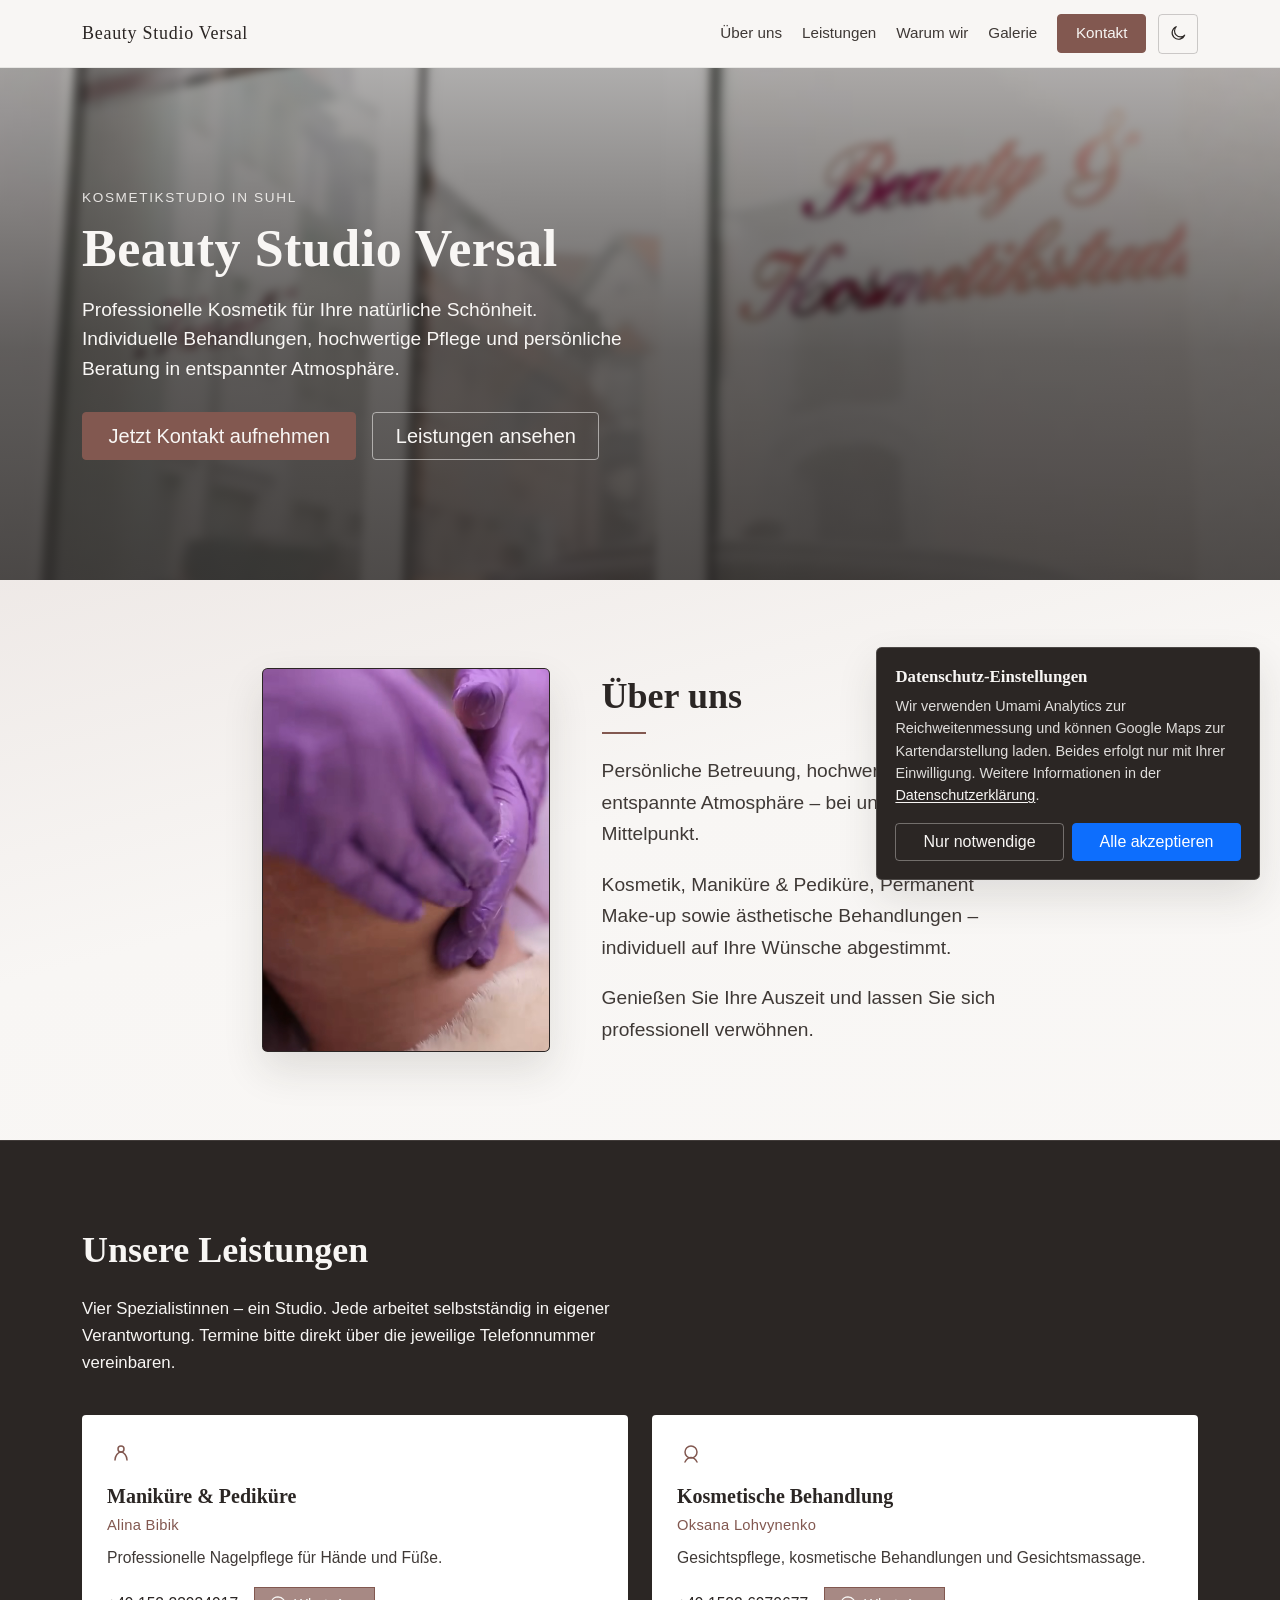
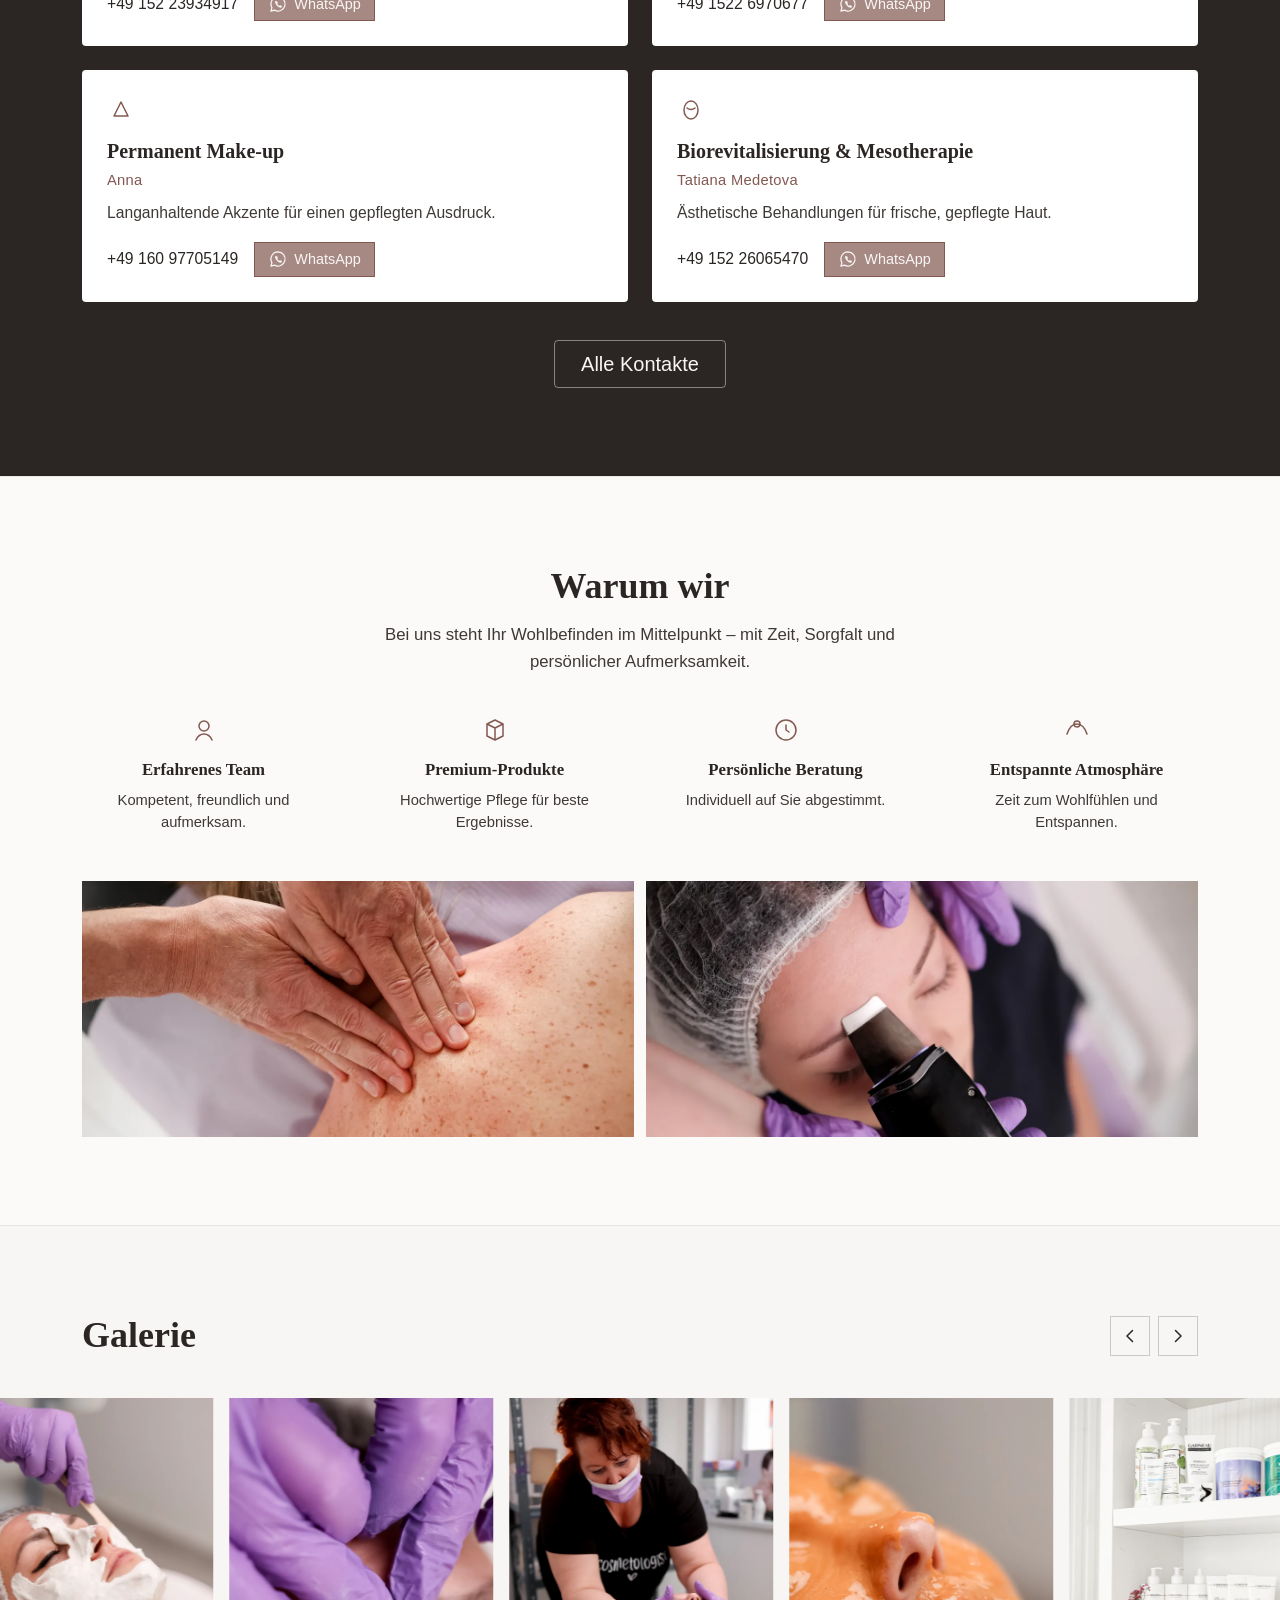
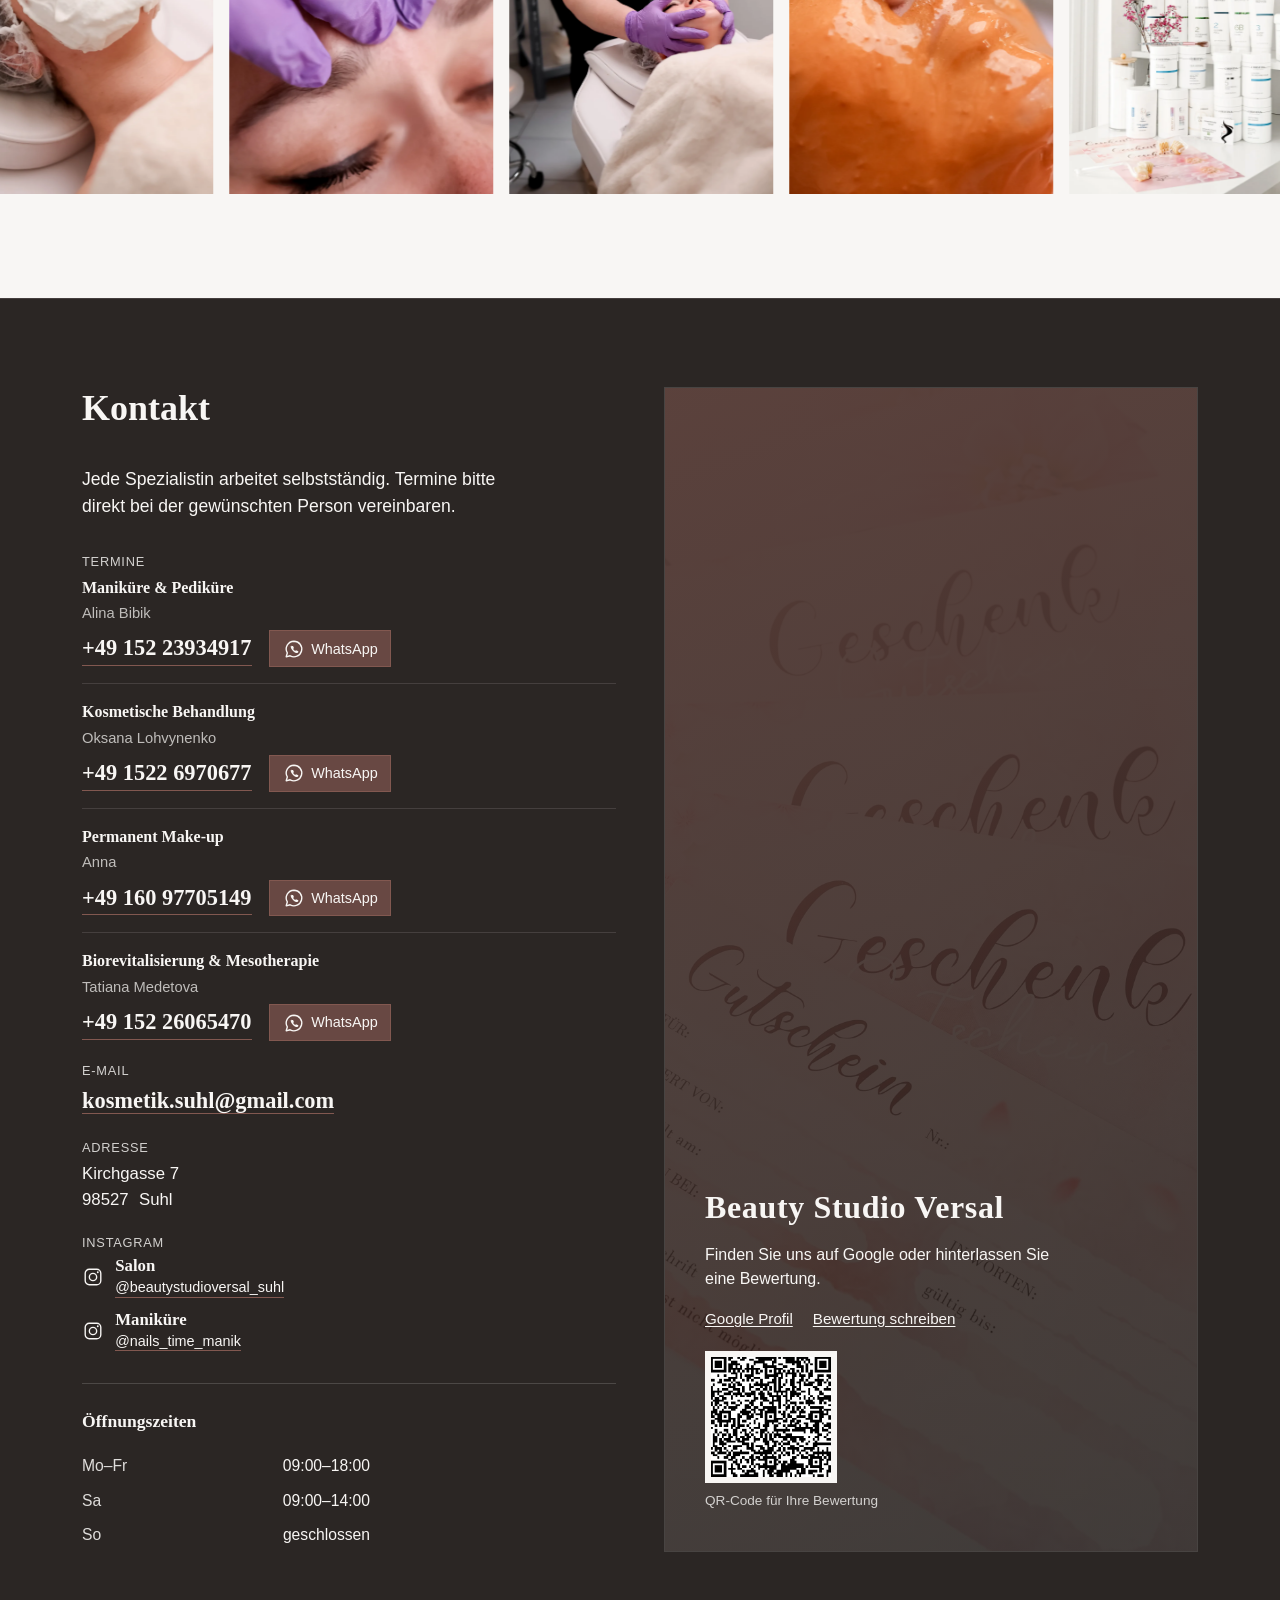
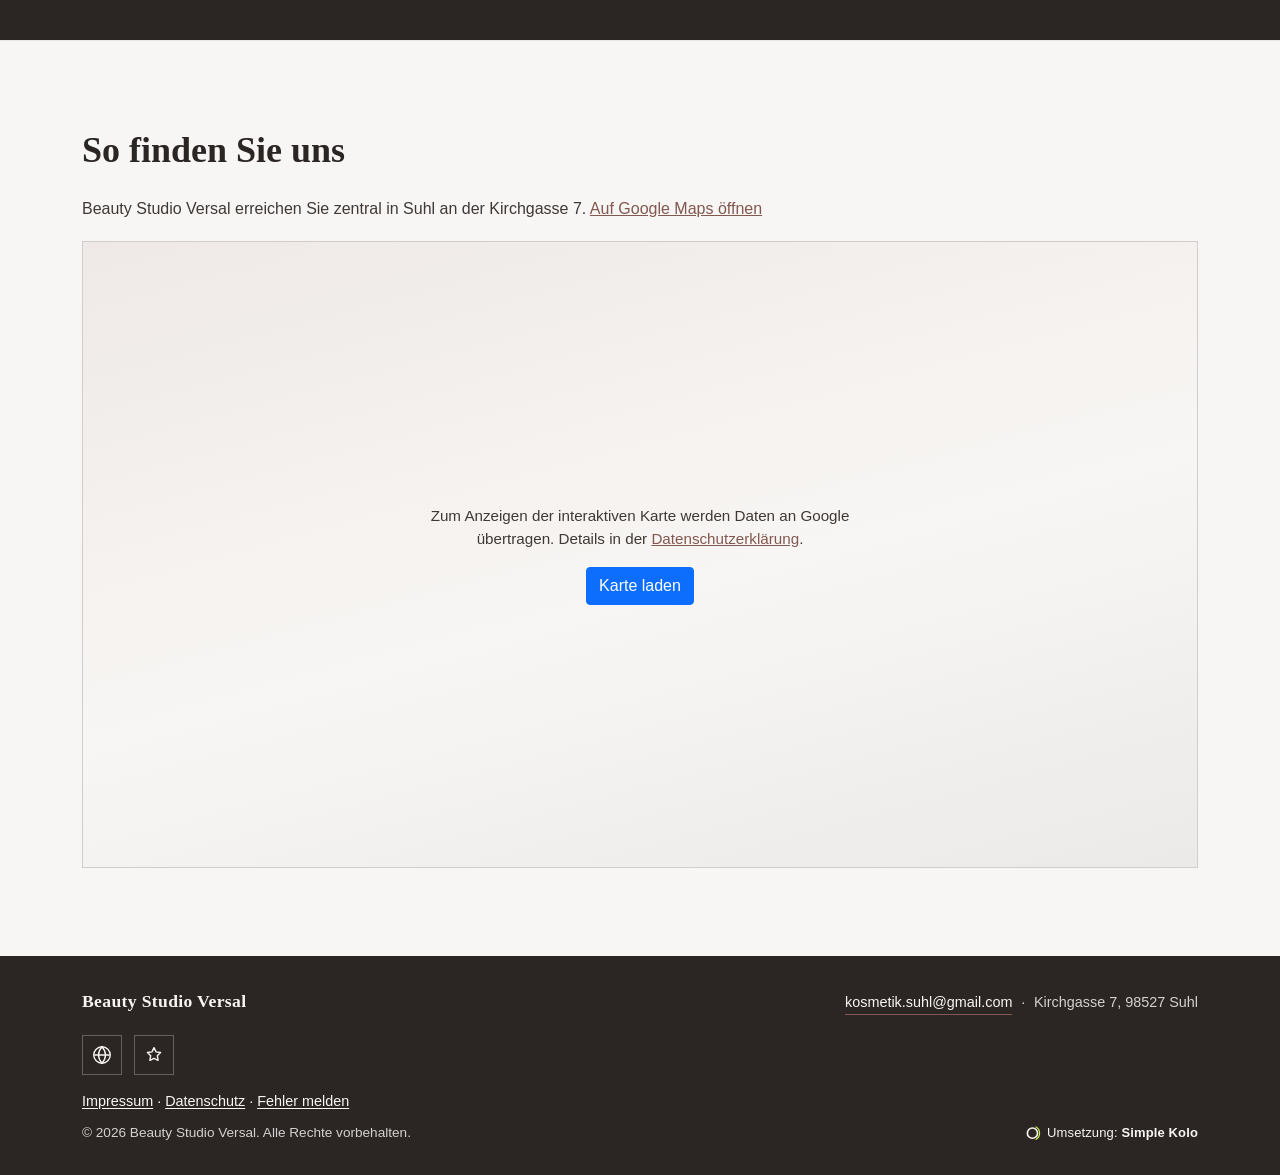
==== commit 638daba8: "feature: add Simple Kolo footer credit Add "Umsetzung: Simple Kolo" next to the copyright line (temp" ====
--- a/index.html
+++ b/index.html
@@ -105,7 +105,7 @@
   <meta name="apple-mobile-web-app-title" content="Versal" />
   <link rel="manifest" href="assets/images/favicon/site.webmanifest" />
   <link rel="stylesheet" href="assets/css/bootstrap.css">
-  <link rel="stylesheet" href="assets/css/style.css">
+  <link rel="stylesheet" href="assets/css/style.css?v=20261015">
 </head>
 <body>
   <a class="visually-hidden-focusable skip-link" href="#main-content">Zum Inhalt springen</a>
@@ -879,9 +879,18 @@
           data-bs-target="#report-error-modal"
         >Fehler melden</a>
       </p>
-      <p class="site-footer__copy mb-0">
-        © 2026 Beauty Studio Versal. Alle Rechte vorbehalten.
-      </p>
+      <div class="site-footer__bottom">
+        <p class="site-footer__copy mb-0">
+          © 2026 Beauty Studio Versal. Alle Rechte vorbehalten.
+        </p>
+        <a class="sk-credit" data-sk-tone="dark" href="https://simplekolo.eu/de">
+          <svg class="sk-credit__mark" viewBox="0 0 24 24" aria-hidden="true" focusable="false">
+            <circle class="sk-credit__ring" cx="11" cy="12" r="7.5"/>
+            <path class="sk-credit__arc" d="M16.25 2.91A10.5 10.5 0 0 1 16.25 21.09"/>
+          </svg>
+          <span>Umsetzung: <span class="sk-credit__name">Simple Kolo</span></span>
+        </a>
+      </div>
     </div>
   </footer>
 
--- a/assets/css/style.css
+++ b/assets/css/style.css
@@ -1358,6 +1358,102 @@
   color: color-mix(in srgb, var(--color-inverse-text) 82%, var(--color-inverse-bg));
 }
 
+.site-footer__bottom {
+  display: flex;
+  flex-wrap: wrap;
+  align-items: center;
+  justify-content: space-between;
+  gap: 0.5rem 1.5rem;
+}
+
+/* —— Simple Kolo footer credit (v1, from simplekolo templates/footer-credit) ——
+   Footer is dark in both site themes, so the link uses data-sk-tone="dark". */
+.sk-credit {
+  --sk-acid: #7d9f1c; /* acid-700, for light footers */
+  --sk-acid-glow: rgba(125, 159, 28, 0.35);
+
+  display: inline-flex;
+  align-items: center;
+  gap: 0.45em;
+  font: inherit;
+  font-size: 0.8125rem;
+  line-height: 1.4;
+  letter-spacing: 0.01em;
+  color: inherit;
+  text-decoration: none;
+  white-space: nowrap;
+  border-radius: 4px;
+}
+
+@media (prefers-color-scheme: dark) {
+  .sk-credit:not([data-sk-tone="light"]) {
+    --sk-acid: #c8f04a; /* acid-400, for dark footers */
+    --sk-acid-glow: rgba(200, 240, 74, 0.45);
+  }
+}
+
+.sk-credit[data-sk-tone="dark"] {
+  --sk-acid: #c8f04a;
+  --sk-acid-glow: rgba(200, 240, 74, 0.45);
+}
+
+.sk-credit[data-sk-tone="light"] {
+  --sk-acid: #7d9f1c;
+  --sk-acid-glow: rgba(125, 159, 28, 0.35);
+}
+
+.sk-credit__mark {
+  width: 1.25em;
+  height: 1.25em;
+  flex: none;
+  overflow: visible;
+}
+
+.sk-credit__ring {
+  fill: none;
+  stroke: currentColor;
+  stroke-width: 2.4;
+}
+
+.sk-credit__arc {
+  fill: none;
+  stroke: var(--sk-acid);
+  stroke-width: 1.8;
+  stroke-linecap: round;
+  transition: filter 200ms ease;
+}
+
+.sk-credit__name {
+  font-weight: 600;
+  text-decoration: underline;
+  text-decoration-color: transparent;
+  text-underline-offset: 0.2em;
+  text-decoration-thickness: 1px;
+  transition: text-decoration-color 200ms ease;
+}
+
+.sk-credit:hover .sk-credit__name,
+.sk-credit:focus-visible .sk-credit__name {
+  text-decoration-color: currentColor;
+}
+
+.sk-credit:hover .sk-credit__arc,
+.sk-credit:focus-visible .sk-credit__arc {
+  filter: drop-shadow(0 0 2px var(--sk-acid-glow));
+}
+
+.sk-credit:focus-visible {
+  outline: 2px solid var(--sk-acid);
+  outline-offset: 3px;
+}
+
+@media (prefers-reduced-motion: reduce) {
+  .sk-credit__arc,
+  .sk-credit__name {
+    transition: none;
+  }
+}
+
 /* —— Report error modal —— */
 .report-error-modal .modal-content {
   color: var(--color-text);
